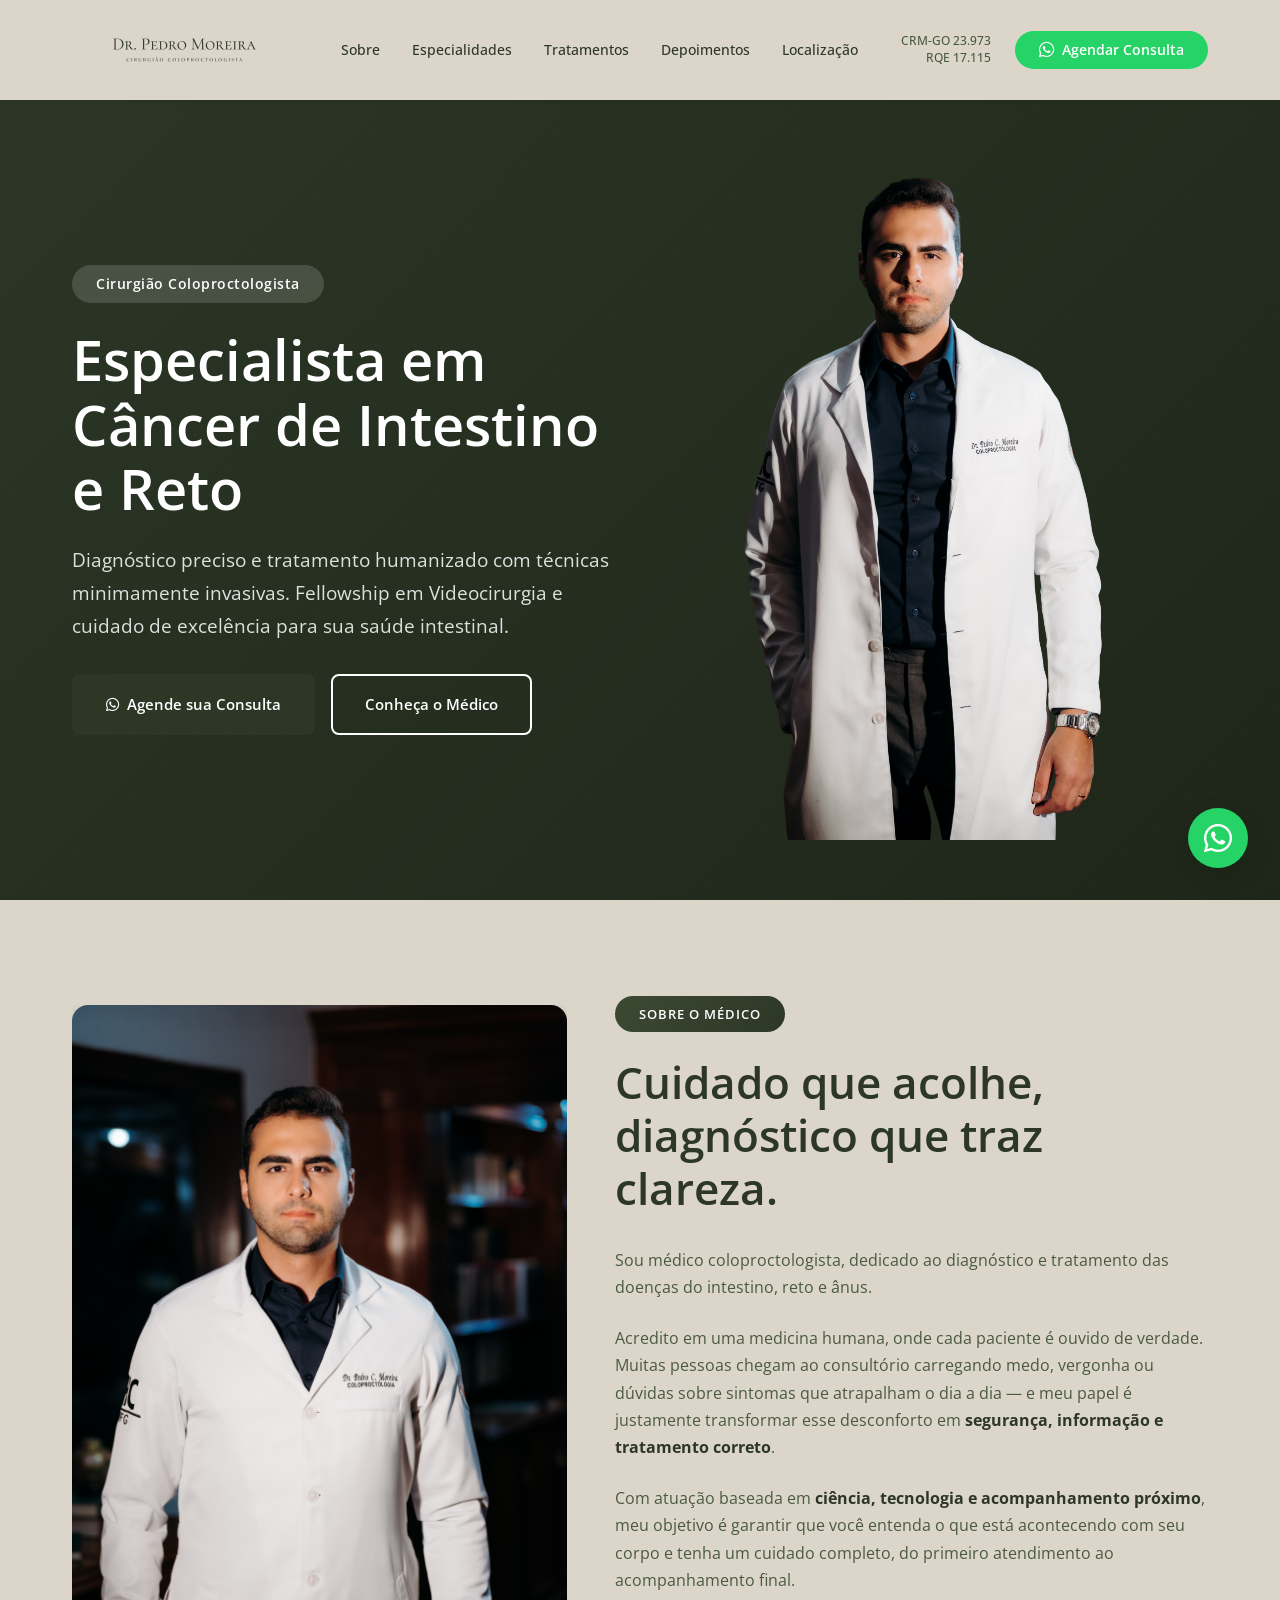
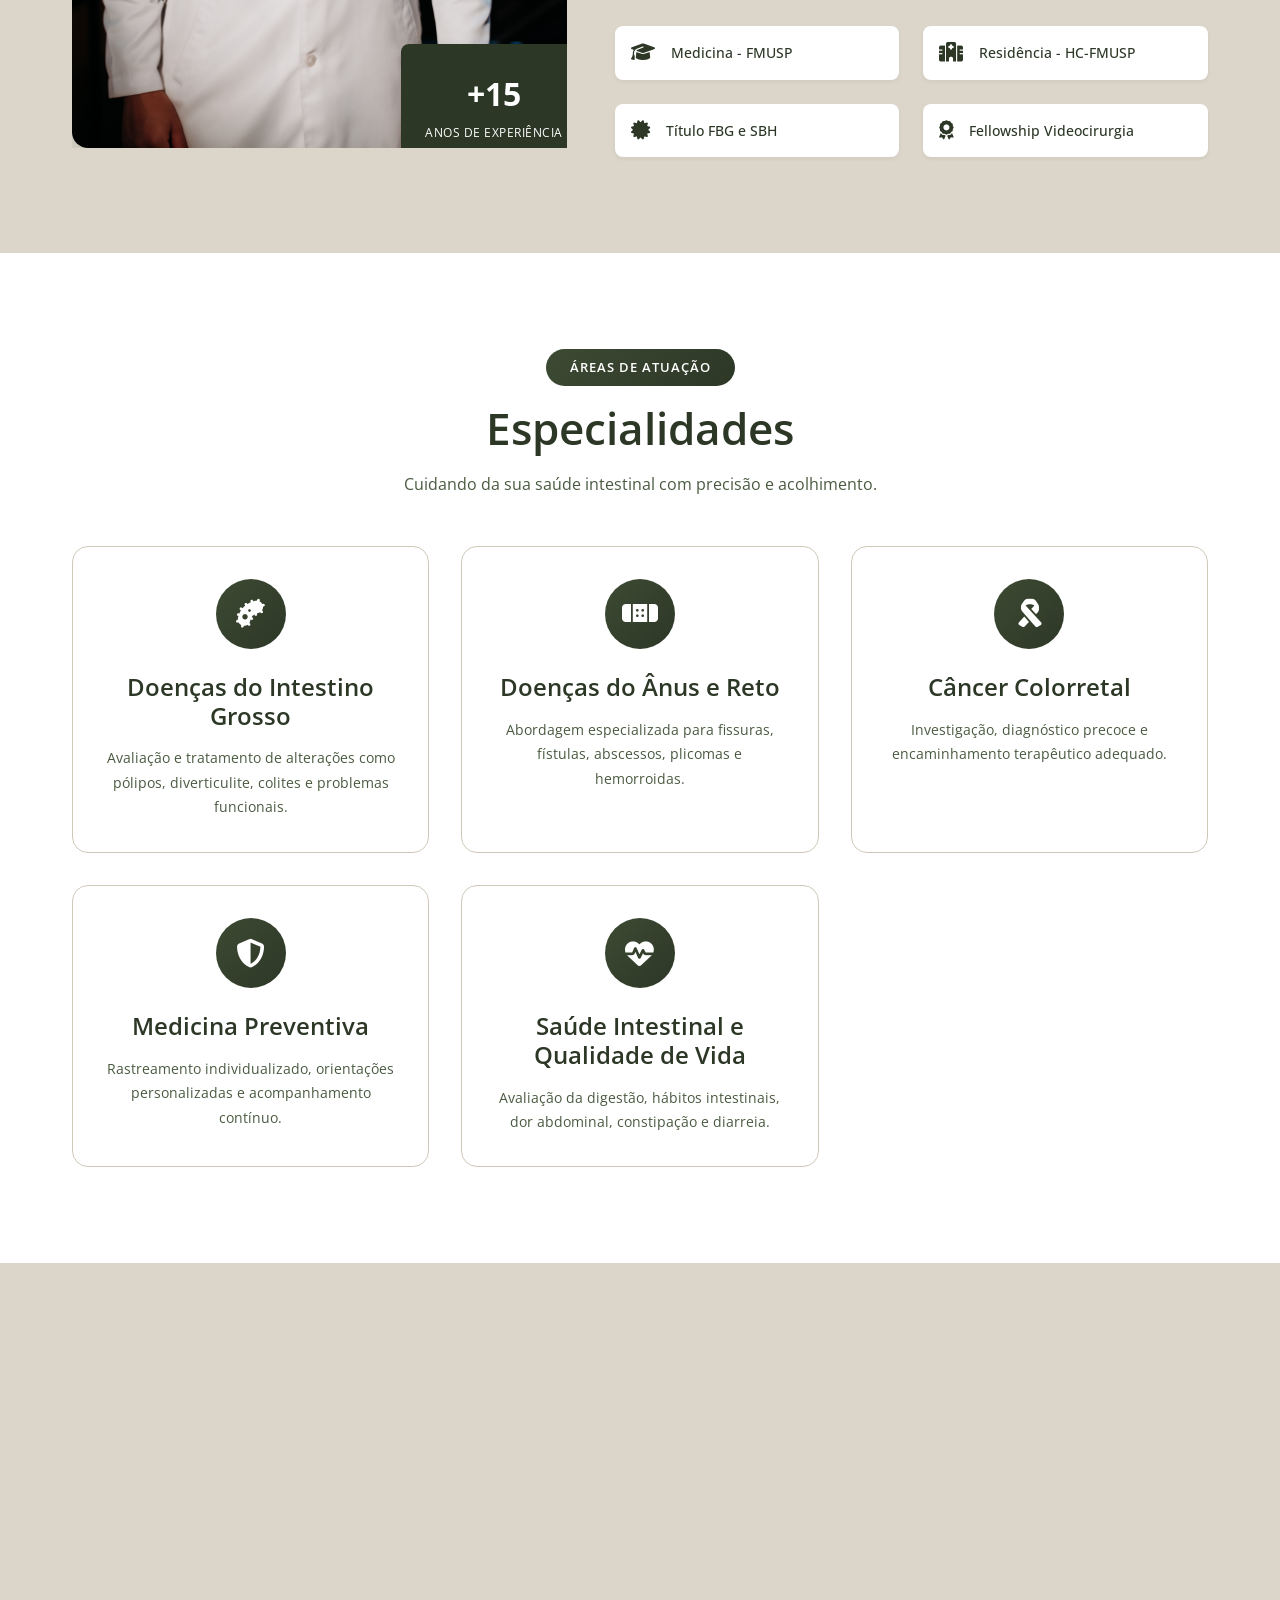
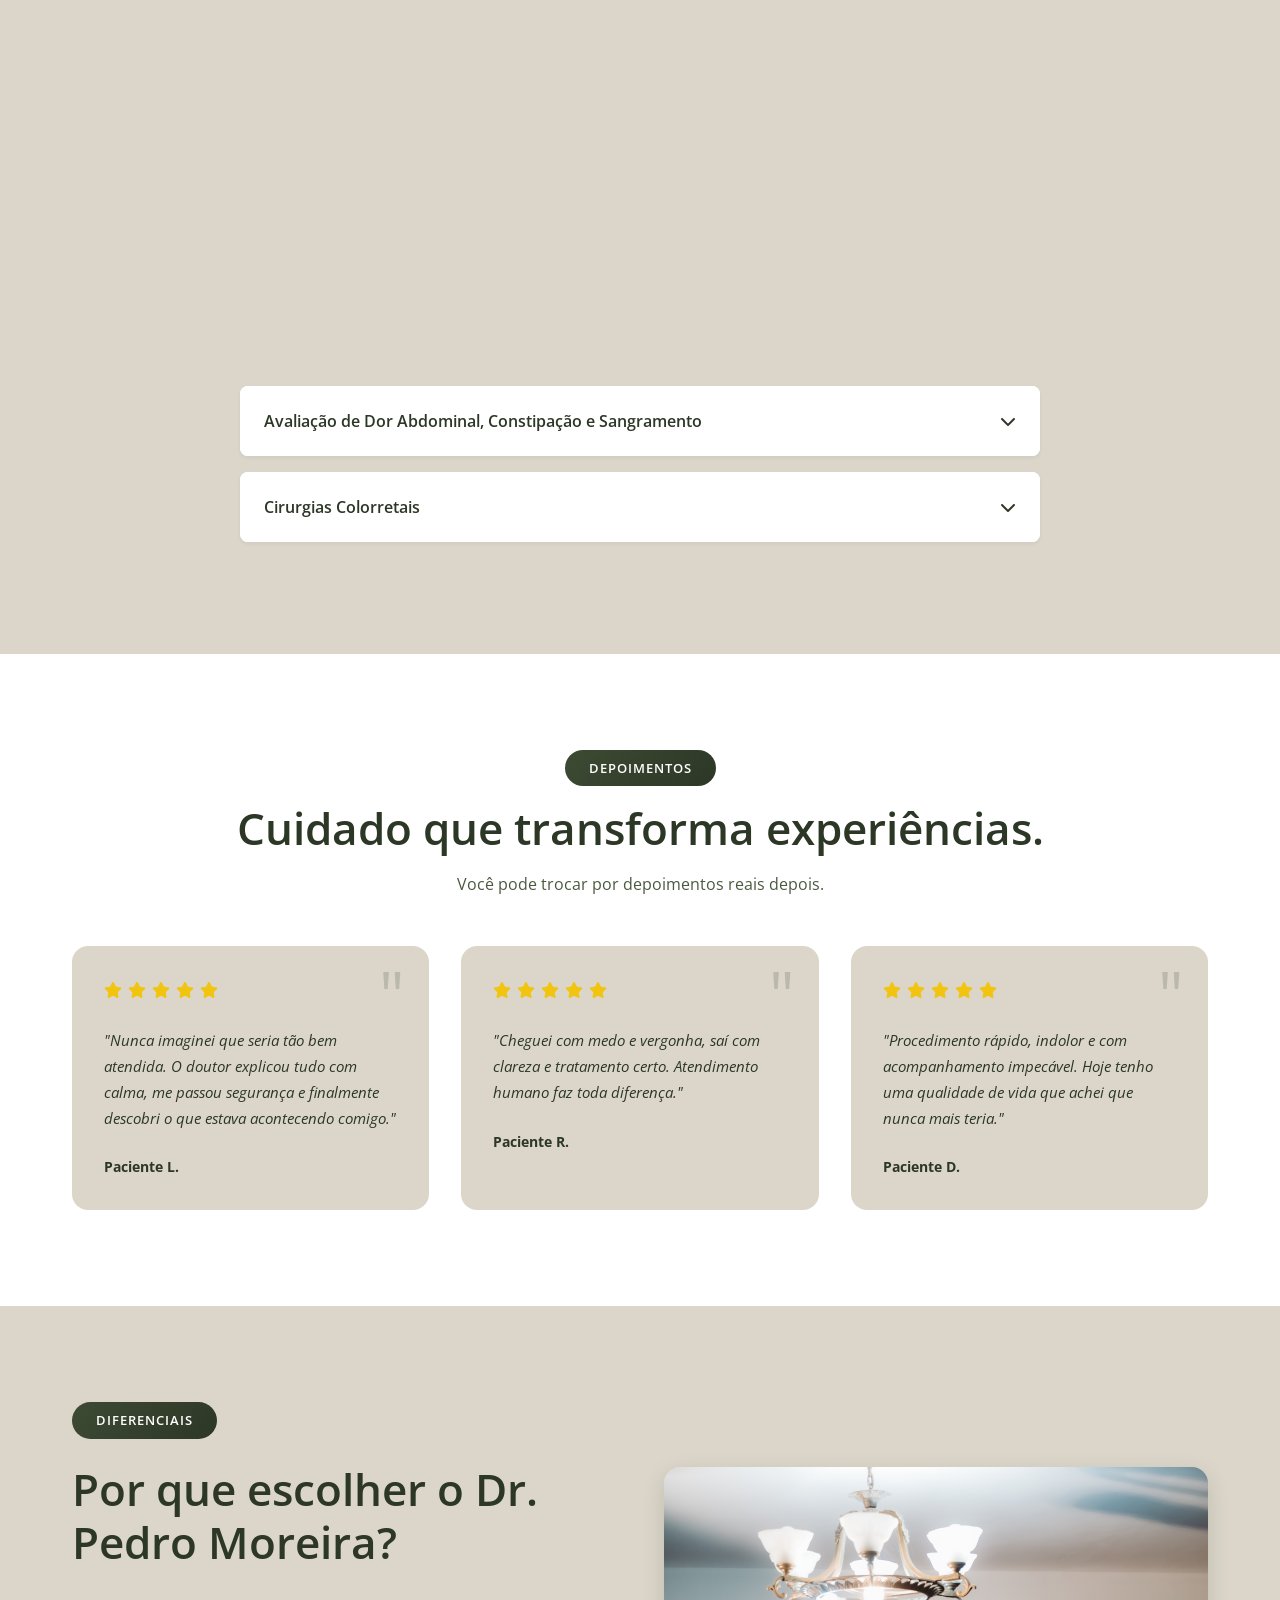
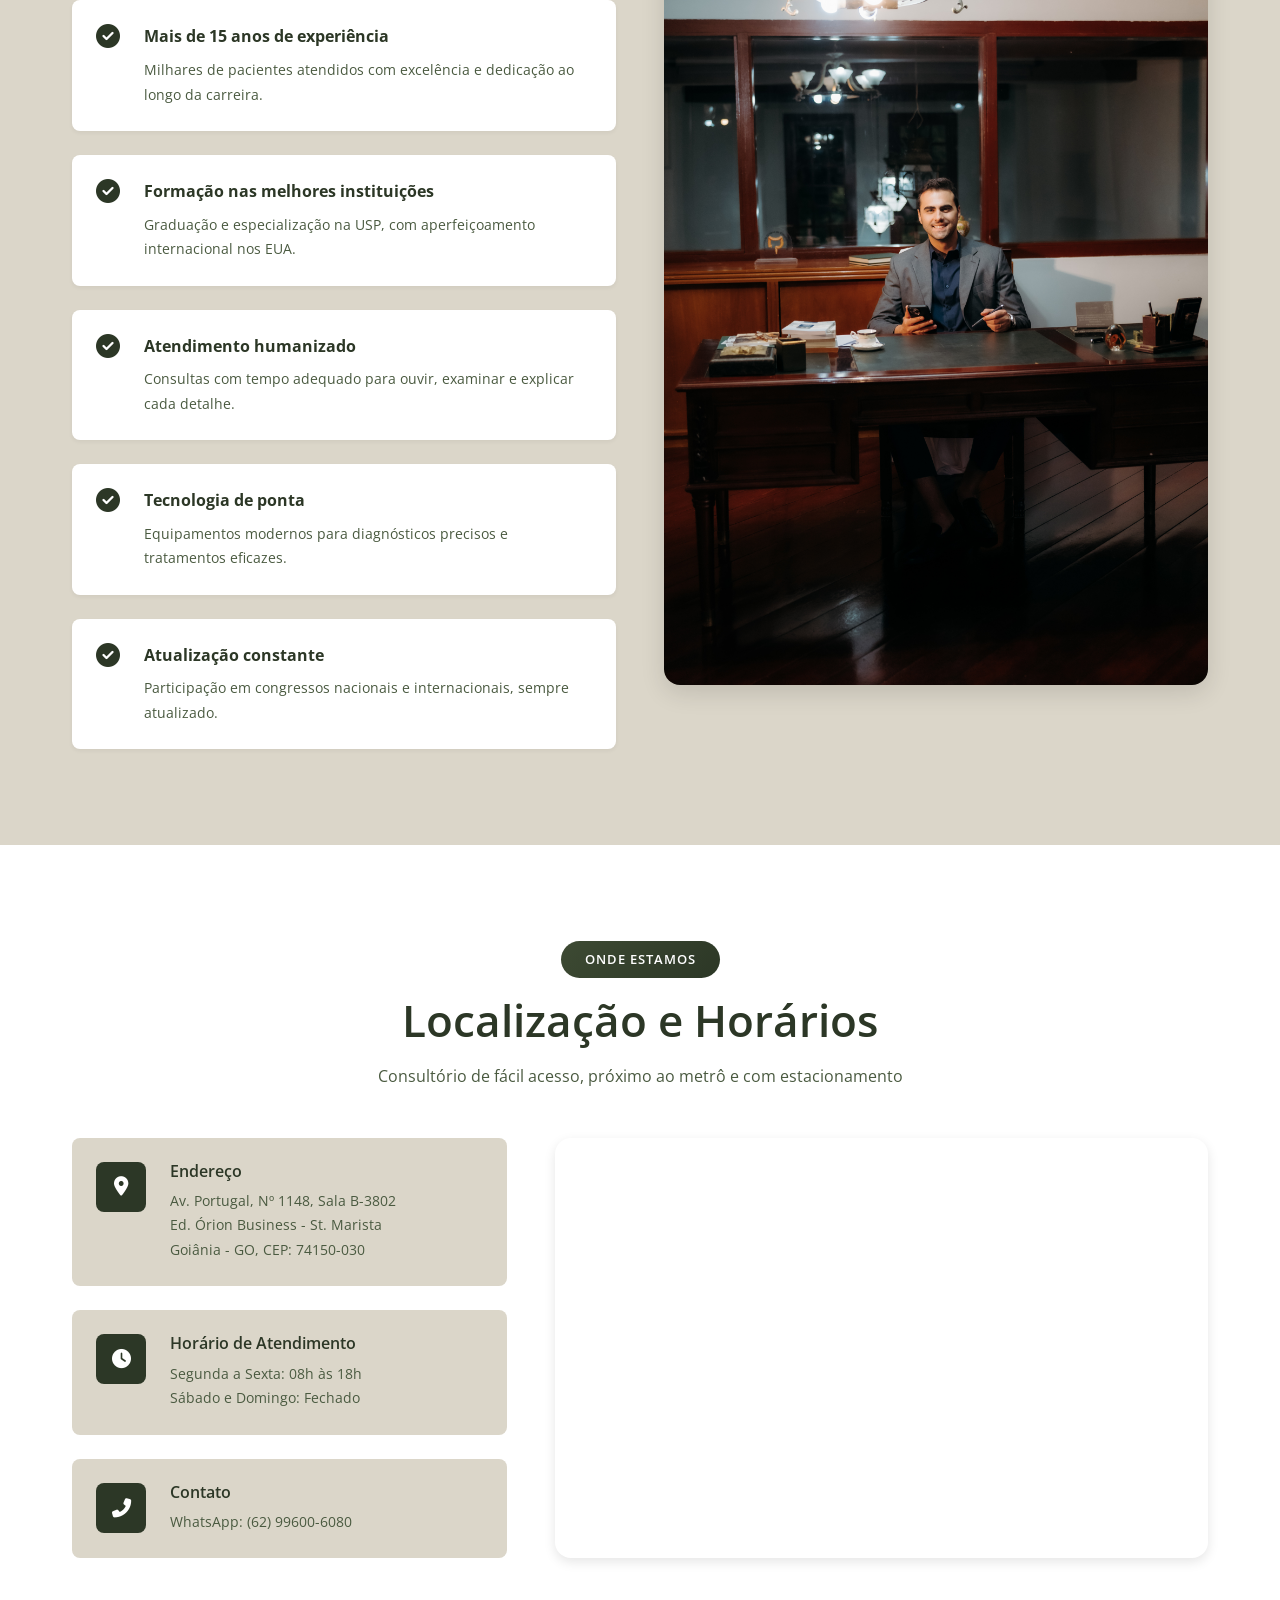
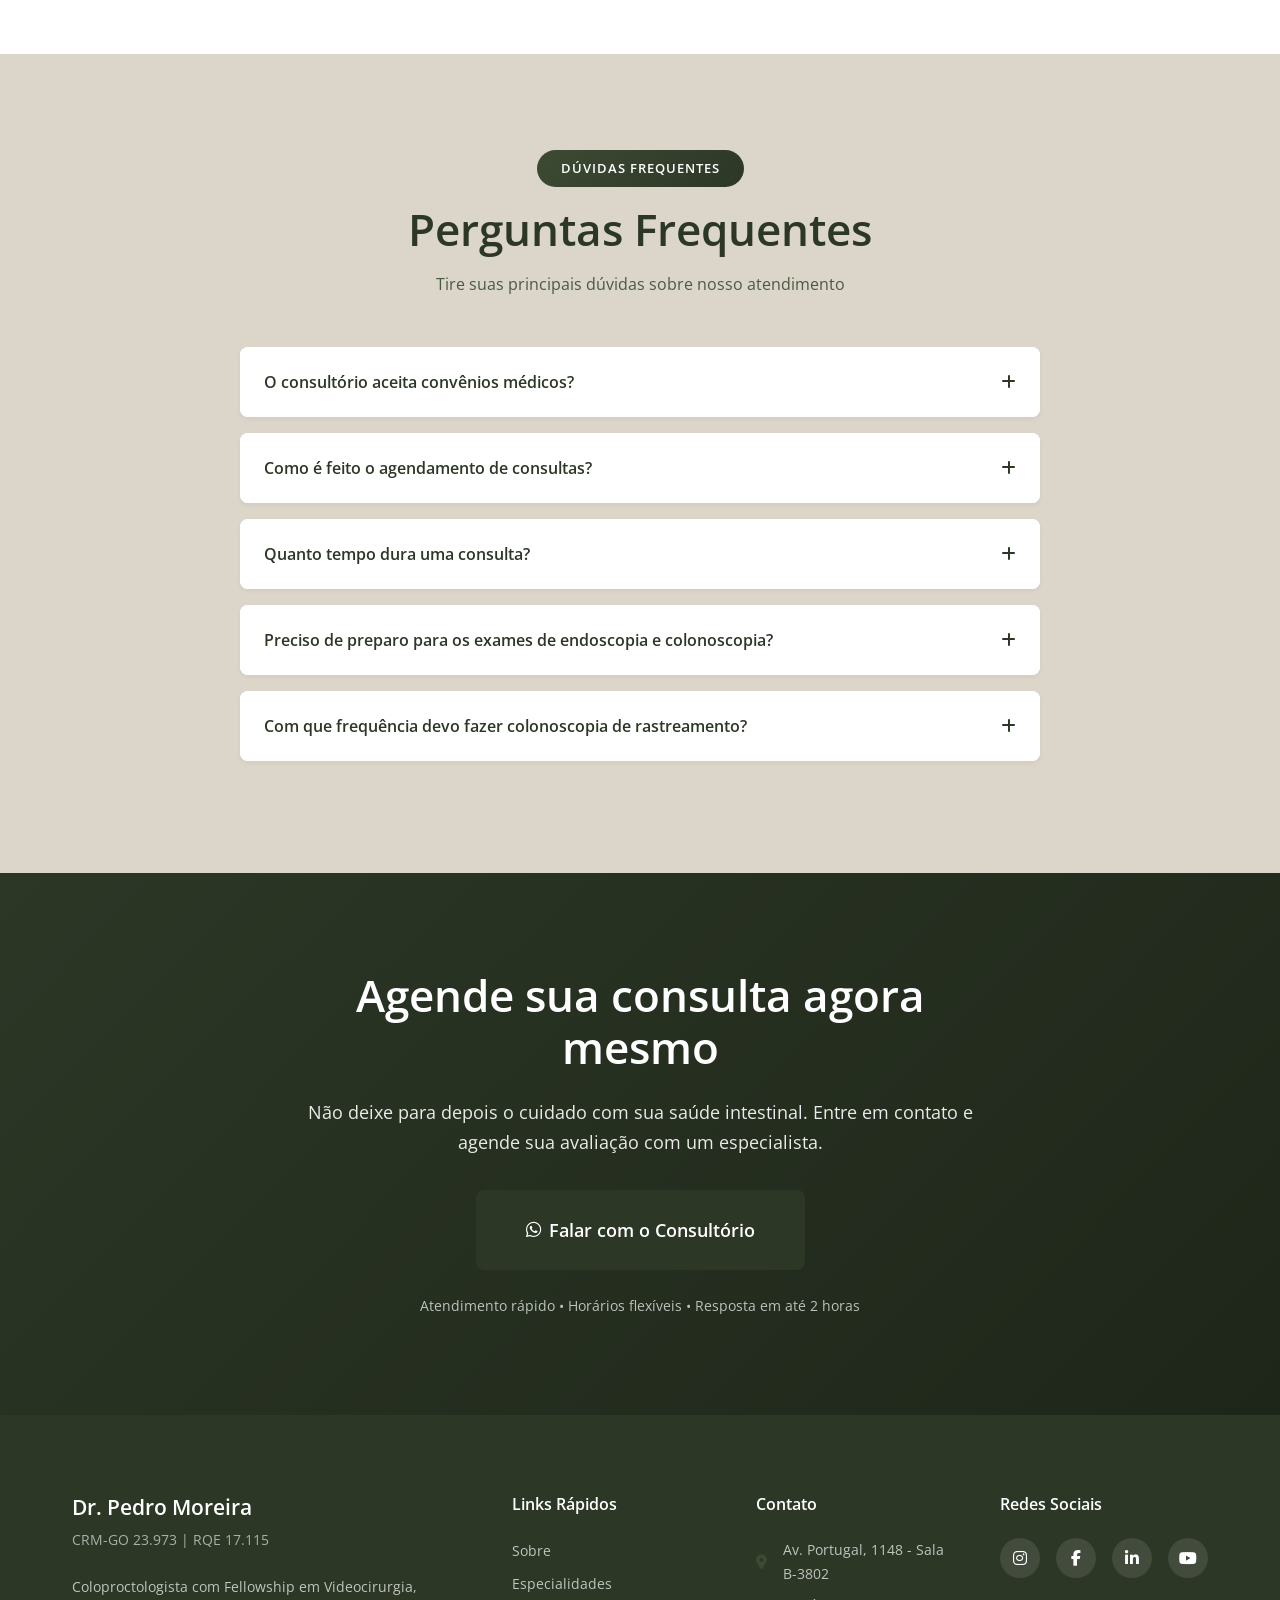
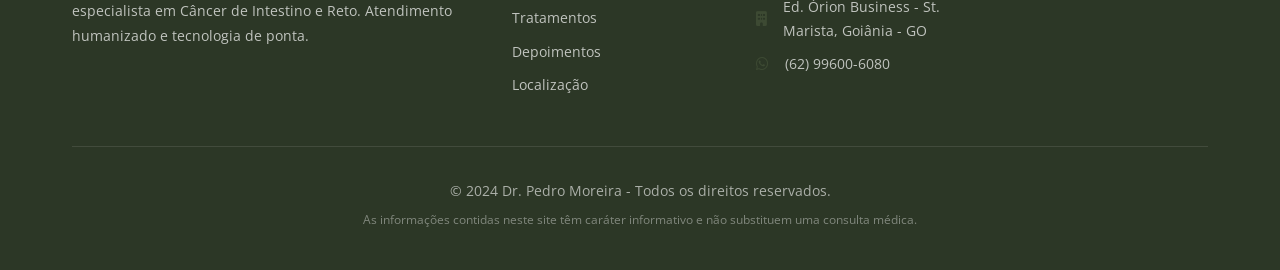
==== index.html @ e1142dfe "Primeiro commit" ====
<!DOCTYPE html>
<html lang="pt-BR">
<head>
    <meta charset="UTF-8">
    <meta name="viewport" content="width=device-width, initial-scale=1.0">
    <meta name="description" content="Dr. Pedro Moreira - Coloproctologista em Goiânia. Especialista em Câncer de Intestino e Reto com Fellowship em Videocirurgia. Agende sua consulta!">
    <meta name="keywords" content="coloproctologista, goiânia, câncer de intestino, câncer de reto, videocirurgia, colonoscopia">
    <meta name="author" content="Dr. Pedro Moreira">
    <title>Dr. Pedro Moreira | Coloproctologista em Goiânia - Especialista em Câncer de Intestino e Reto</title>
    
    <!-- Fonts -->
    <link rel="preconnect" href="https://fonts.googleapis.com">
    <link rel="preconnect" href="https://fonts.gstatic.com" crossorigin>
    <link href="https://fonts.googleapis.com/css2?family=Open+Sans:wght@300;400;500;600;700&display=swap" rel="stylesheet">
    
    <!-- Icons -->
    <link rel="stylesheet" href="https://cdnjs.cloudflare.com/ajax/libs/font-awesome/6.5.1/css/all.min.css">
    
    <!-- Styles -->
    <link rel="stylesheet" href="styles.css">
</head>
<body>
    <!-- Header Fixo -->
    <header class="header" id="header">
        <div class="container header-content">
            <div class="header-left">
                <div class="header-logo">
                    <img src="images/logo.png" alt="Dr. Pedro Moreira - Logo">
                </div>
            </div>
            <nav class="nav-desktop">
                <ul class="nav-list">
                    <li><a href="#sobre">Sobre</a></li>
                    <li><a href="#especialidades">Especialidades</a></li>
                    <li><a href="#tratamentos">Tratamentos</a></li>
                    <li><a href="#depoimentos">Depoimentos</a></li>
                    <li><a href="#localizacao">Localização</a></li>
                </ul>
            </nav>
            <div class="header-right">
                <div class="header-credentials">
                    <span>CRM-GO 23.973</span>
                    <span>RQE 17.115</span>
                </div>
                <a href="https://wa.me/5562996006080?text=Olá! Gostaria de agendar uma consulta com o Dr. Pedro Moreira." class="btn-whatsapp header-cta">
                    <i class="fab fa-whatsapp"></i>
                    <span>Agendar Consulta</span>
                </a>
            </div>
            <button class="menu-toggle" id="menuToggle" aria-label="Abrir menu">
                <span></span>
                <span></span>
                <span></span>
            </button>
        </div>
    </header>

    <!-- Menu Mobile -->
    <nav class="nav-mobile" id="navMobile">
        <ul class="nav-list-mobile">
            <li><a href="#sobre">Sobre</a></li>
            <li><a href="#especialidades">Especialidades</a></li>
            <li><a href="#tratamentos">Tratamentos</a></li>
            <li><a href="#depoimentos">Depoimentos</a></li>
            <li><a href="#localizacao">Localização</a></li>
            <li>
                <a href="https://wa.me/5562996006080?text=Olá! Gostaria de agendar uma consulta com o Dr. Pedro Moreira." class="btn-whatsapp-mobile">
                    <i class="fab fa-whatsapp"></i> Agendar Consulta
                </a>
            </li>
        </ul>
    </nav>

    <!-- Hero Section -->
    <section class="hero">
        <div class="hero-overlay"></div>
        <div class="container hero-content">
            <div class="hero-text">
                <span class="hero-tag">Cirurgião Coloproctologista</span>
                <h2 class="hero-title">Especialista em Câncer de Intestino e Reto</h2>
                <p class="hero-subtitle">Diagnóstico preciso e tratamento humanizado com técnicas minimamente invasivas. Fellowship em Videocirurgia e cuidado de excelência para sua saúde intestinal.</p>
                <div class="hero-buttons">
                    <a href="https://wa.me/5562996006080?text=Olá! Gostaria de agendar uma consulta com o Dr. Pedro Moreira." class="btn btn-primary">
                        <i class="fab fa-whatsapp"></i> Agende sua Consulta
                    </a>
                    <a href="#sobre" class="btn btn-secondary">Conheça o Médico</a>
                </div>
            </div>
            <div class="hero-image">
                <img src="images/fotodr.png" alt="Dr. Pedro Moreira - Coloproctologista">
            </div>
        </div>
    </section>

    <!-- Sobre o Médico -->
    <section class="section section-about" id="sobre">
        <div class="container">
            <div class="about-content">
                <div class="about-image">
                    <img src="images/GB1_1086.jpg" alt="Dr. Pedro Moreira em consultório">
                    <div class="about-badge">
                        <span class="badge-number">+15</span>
                        <span class="badge-text">Anos de Experiência</span>
                    </div>
                </div>
                <div class="about-text">
                    <span class="section-tag">Sobre o Médico</span>
                    <h2 class="section-title">Cuidado que acolhe, diagnóstico que traz clareza.</h2>
                    <p class="about-description">
                        Sou médico coloproctologista, dedicado ao diagnóstico e tratamento das doenças do intestino, reto e ânus.
                    </p>
                    <p class="about-description">
                        Acredito em uma medicina humana, onde cada paciente é ouvido de verdade. Muitas pessoas chegam ao consultório carregando medo, vergonha ou dúvidas sobre sintomas que atrapalham o dia a dia — e meu papel é justamente transformar esse desconforto em <strong>segurança, informação e tratamento correto</strong>.
                    </p>
                    <p class="about-description">
                        Com atuação baseada em <strong>ciência, tecnologia e acompanhamento próximo</strong>, meu objetivo é garantir que você entenda o que está acontecendo com seu corpo e tenha um cuidado completo, do primeiro atendimento ao acompanhamento final.
                    </p>
                    <div class="about-credentials">
                        <div class="credential-item">
                            <i class="fas fa-graduation-cap"></i>
                            <span>Medicina - FMUSP</span>
                        </div>
                        <div class="credential-item">
                            <i class="fas fa-hospital"></i>
                            <span>Residência - HC-FMUSP</span>
                        </div>
                        <div class="credential-item">
                            <i class="fas fa-certificate"></i>
                            <span>Título FBG e SBH</span>
                        </div>
                        <div class="credential-item">
                            <i class="fas fa-award"></i>
                            <span>Fellowship Videocirurgia</span>
                        </div>
                    </div>
                </div>
            </div>
        </div>
    </section>

    <!-- Especialidades -->
    <section class="section section-specialties" id="especialidades">
        <div class="container">
            <div class="section-header">
                <span class="section-tag">Áreas de Atuação</span>
                <h2 class="section-title">Especialidades</h2>
                <p class="section-subtitle">Cuidando da sua saúde intestinal com precisão e acolhimento.</p>
            </div>
            <div class="specialties-grid">
                <div class="specialty-card">
                    <div class="specialty-icon">
                        <i class="fas fa-bacterium"></i>
                    </div>
                    <h3>Doenças do Intestino Grosso</h3>
                    <p>Avaliação e tratamento de alterações como pólipos, diverticulite, colites e problemas funcionais.</p>
                </div>
                <div class="specialty-card">
                    <div class="specialty-icon">
                        <i class="fas fa-band-aid"></i>
                    </div>
                    <h3>Doenças do Ânus e Reto</h3>
                    <p>Abordagem especializada para fissuras, fístulas, abscessos, plicomas e hemorroidas.</p>
                </div>
                <div class="specialty-card">
                    <div class="specialty-icon">
                        <i class="fas fa-ribbon"></i>
                    </div>
                    <h3>Câncer Colorretal</h3>
                    <p>Investigação, diagnóstico precoce e encaminhamento terapêutico adequado.</p>
                </div>
                <div class="specialty-card">
                    <div class="specialty-icon">
                        <i class="fas fa-shield-alt"></i>
                    </div>
                    <h3>Medicina Preventiva</h3>
                    <p>Rastreamento individualizado, orientações personalizadas e acompanhamento contínuo.</p>
                </div>
                <div class="specialty-card">
                    <div class="specialty-icon">
                        <i class="fas fa-heartbeat"></i>
                    </div>
                    <h3>Saúde Intestinal e Qualidade de Vida</h3>
                    <p>Avaliação da digestão, hábitos intestinais, dor abdominal, constipação e diarreia.</p>
                </div>
            </div>
        </div>
    </section>

    <!-- Tratamentos -->
    <section class="section section-treatments" id="tratamentos">
        <div class="container">
            <div class="section-header">
                <span class="section-tag">O que Tratamos</span>
                <h2 class="section-title">Tratamentos</h2>
                <p class="section-subtitle">Precisão, tecnologia e cuidado individual.</p>
            </div>
            <div class="treatments-accordion">
                <!-- Tratamento 1 -->
                <div class="treatment-item">
                    <button type="button" class="treatment-header" aria-expanded="false">
                        <span class="treatment-title">Colonoscopia e Retossigmoidoscopia</span>
                        <i class="fas fa-chevron-down"></i>
                    </button>
                    <div class="treatment-content">
                        <p>Exames essenciais para diagnóstico precoce, investigação de sangramentos, pólipos e prevenção do câncer.</p>
                    </div>
                </div>
                <!-- Tratamento 2 -->
                <div class="treatment-item">
                    <button type="button" class="treatment-header" aria-expanded="false">
                        <span class="treatment-title">Tratamento de Hemorroidas</span>
                        <i class="fas fa-chevron-down"></i>
                    </button>
                    <div class="treatment-content">
                        <p>Opções modernas e eficazes — de terapias conservadoras a procedimentos minimamente invasivos.</p>
                    </div>
                </div>
                <!-- Tratamento 3 -->
                <div class="treatment-item">
                    <button type="button" class="treatment-header" aria-expanded="false">
                        <span class="treatment-title">Tratamento de Fissuras Anais</span>
                        <i class="fas fa-chevron-down"></i>
                    </button>
                    <div class="treatment-content">
                        <p>Cuidados voltados para reduzir dor, inflamação e promover cicatrização adequada.</p>
                    </div>
                </div>
                <!-- Tratamento 4 -->
                <div class="treatment-item">
                    <button type="button" class="treatment-header" aria-expanded="false">
                        <span class="treatment-title">Remoção de Plicomas</span>
                        <i class="fas fa-chevron-down"></i>
                    </button>
                    <div class="treatment-content">
                        <p>Procedimento seguro que devolve conforto e autoestima.</p>
                    </div>
                </div>
                <!-- Tratamento 5 -->
                <div class="treatment-item">
                    <button type="button" class="treatment-header" aria-expanded="false">
                        <span class="treatment-title">Acompanhamento de Doenças Inflamatórias Intestinais (DII)</span>
                        <i class="fas fa-chevron-down"></i>
                    </button>
                    <div class="treatment-content">
                        <p>Monitoramento completo para doença de Crohn e retocolite ulcerativa.</p>
                    </div>
                </div>
                <!-- Tratamento 6 -->
                <div class="treatment-item">
                    <button type="button" class="treatment-header" aria-expanded="false">
                        <span class="treatment-title">Avaliação de Dor Abdominal, Constipação e Sangramento</span>
                        <i class="fas fa-chevron-down"></i>
                    </button>
                    <div class="treatment-content">
                        <p>Diagnóstico detalhado para identificar causas e direcionar o tratamento ideal.</p>
                    </div>
                </div>
                <!-- Tratamento 7 -->
                <div class="treatment-item">
                    <button type="button" class="treatment-header" aria-expanded="false">
                        <span class="treatment-title">Cirurgias Colorretais</span>
                        <i class="fas fa-chevron-down"></i>
                    </button>
                    <div class="treatment-content">
                        <p>Quando necessário, realizo procedimentos com foco em segurança, resultado e recuperação humanizada.</p>
                    </div>
                </div>
            </div>
        </div>
    </section>

    <!-- Depoimentos -->
    <section class="section section-testimonials" id="depoimentos">
        <div class="container">
            <div class="section-header">
                <span class="section-tag">Depoimentos</span>
                <h2 class="section-title">Cuidado que transforma experiências.</h2>
                <p class="section-subtitle">Você pode trocar por depoimentos reais depois.</p>
            </div>
            <div class="testimonials-grid">
                <div class="testimonial-card">
                    <div class="testimonial-stars">
                        <i class="fas fa-star"></i>
                        <i class="fas fa-star"></i>
                        <i class="fas fa-star"></i>
                        <i class="fas fa-star"></i>
                        <i class="fas fa-star"></i>
                    </div>
                    <p class="testimonial-text">"Nunca imaginei que seria tão bem atendida. O doutor explicou tudo com calma, me passou segurança e finalmente descobri o que estava acontecendo comigo."</p>
                    <div class="testimonial-author">
                        <div class="author-info">
                            <strong>Paciente L.</strong>
                        </div>
                    </div>
                </div>
                <div class="testimonial-card">
                    <div class="testimonial-stars">
                        <i class="fas fa-star"></i>
                        <i class="fas fa-star"></i>
                        <i class="fas fa-star"></i>
                        <i class="fas fa-star"></i>
                        <i class="fas fa-star"></i>
                    </div>
                    <p class="testimonial-text">"Cheguei com medo e vergonha, saí com clareza e tratamento certo. Atendimento humano faz toda diferença."</p>
                    <div class="testimonial-author">
                        <div class="author-info">
                            <strong>Paciente R.</strong>
                        </div>
                    </div>
                </div>
                <div class="testimonial-card">
                    <div class="testimonial-stars">
                        <i class="fas fa-star"></i>
                        <i class="fas fa-star"></i>
                        <i class="fas fa-star"></i>
                        <i class="fas fa-star"></i>
                        <i class="fas fa-star"></i>
                    </div>
                    <p class="testimonial-text">"Procedimento rápido, indolor e com acompanhamento impecável. Hoje tenho uma qualidade de vida que achei que nunca mais teria."</p>
                    <div class="testimonial-author">
                        <div class="author-info">
                            <strong>Paciente D.</strong>
                        </div>
                    </div>
                </div>
            </div>
        </div>
    </section>

    <!-- Por que Escolher -->
    <section class="section section-why-choose">
        <div class="container">
            <div class="why-choose-content">
                <div class="why-choose-text">
                    <span class="section-tag">Diferenciais</span>
                    <h2 class="section-title">Por que escolher o Dr. Pedro Moreira?</h2>
                    <ul class="why-choose-list">
                        <li>
                            <i class="fas fa-check-circle"></i>
                            <div>
                                <strong>Mais de 15 anos de experiência</strong>
                                <p>Milhares de pacientes atendidos com excelência e dedicação ao longo da carreira.</p>
                            </div>
                        </li>
                        <li>
                            <i class="fas fa-check-circle"></i>
                            <div>
                                <strong>Formação nas melhores instituições</strong>
                                <p>Graduação e especialização na USP, com aperfeiçoamento internacional nos EUA.</p>
                            </div>
                        </li>
                        <li>
                            <i class="fas fa-check-circle"></i>
                            <div>
                                <strong>Atendimento humanizado</strong>
                                <p>Consultas com tempo adequado para ouvir, examinar e explicar cada detalhe.</p>
                            </div>
                        </li>
                        <li>
                            <i class="fas fa-check-circle"></i>
                            <div>
                                <strong>Tecnologia de ponta</strong>
                                <p>Equipamentos modernos para diagnósticos precisos e tratamentos eficazes.</p>
                            </div>
                        </li>
                        <li>
                            <i class="fas fa-check-circle"></i>
                            <div>
                                <strong>Atualização constante</strong>
                                <p>Participação em congressos nacionais e internacionais, sempre atualizado.</p>
                            </div>
                        </li>
                    </ul>
                </div>
                <div class="why-choose-image">
                    <img src="images/GB1_0731.jpg" alt="Consultório moderno">
                </div>
            </div>
        </div>
    </section>

    <!-- Localização -->
    <section class="section section-location" id="localizacao">
        <div class="container">
            <div class="section-header">
                <span class="section-tag">Onde Estamos</span>
                <h2 class="section-title">Localização e Horários</h2>
                <p class="section-subtitle">Consultório de fácil acesso, próximo ao metrô e com estacionamento</p>
            </div>
            <div class="location-content">
                <div class="location-info">
                    <div class="location-card">
                        <div class="location-icon">
                            <i class="fas fa-map-marker-alt"></i>
                        </div>
                        <div class="location-details">
                            <h3>Endereço</h3>
                            <p>Av. Portugal, Nº 1148, Sala B-3802</p>
                            <p>Ed. Órion Business - St. Marista</p>
                            <p>Goiânia - GO, CEP: 74150-030</p>
                        </div>
                    </div>
                    <div class="location-card">
                        <div class="location-icon">
                            <i class="fas fa-clock"></i>
                        </div>
                        <div class="location-details">
                            <h3>Horário de Atendimento</h3>
                            <p>Segunda a Sexta: 08h às 18h</p>
                            <p>Sábado e Domingo: Fechado</p>
                        </div>
                    </div>
                    <div class="location-card">
                        <div class="location-icon">
                            <i class="fas fa-phone-alt"></i>
                        </div>
                        <div class="location-details">
                            <h3>Contato</h3>
                            <p>WhatsApp: (62) 99600-6080</p>
                        </div>
                    </div>
                </div>
                <div class="location-map">
                    <iframe
                        src="https://www.google.com/maps/embed?pb=!1m18!1m12!1m3!1d3821.8559!2d-49.2648!3d-16.7064!2m3!1f0!2f0!3f0!3m2!1i1024!2i768!4f13.1!3m3!1m2!1s0x935ef11c9f7b5555%3A0x5555555555555555!2sEd.%20%C3%93rion%20Business%20%26%20Health%20Complex!5e0!3m2!1spt-BR!2sbr!4v1700000000000!5m2!1spt-BR!2sbr"
                        width="100%"
                        height="400"
                        style="border:0;"
                        allowfullscreen=""
                        loading="lazy"
                        referrerpolicy="no-referrer-when-downgrade">
                    </iframe>
                </div>
            </div>
        </div>
    </section>

    <!-- FAQ -->
    <section class="section section-faq">
        <div class="container">
            <div class="section-header">
                <span class="section-tag">Dúvidas Frequentes</span>
                <h2 class="section-title">Perguntas Frequentes</h2>
                <p class="section-subtitle">Tire suas principais dúvidas sobre nosso atendimento</p>
            </div>
            <div class="faq-accordion">
                <div class="faq-item">
                    <button class="faq-header" aria-expanded="false">
                        <span>O consultório aceita convênios médicos?</span>
                        <i class="fas fa-plus"></i>
                    </button>
                    <div class="faq-content">
                        <p>Sim, atendemos diversos convênios médicos. Entre os principais estão: Bradesco Saúde, SulAmérica, Amil, Unimed e Porto Seguro. Para confirmar se seu plano é aceito, entre em contato conosco pelo WhatsApp.</p>
                    </div>
                </div>
                <div class="faq-item">
                    <button class="faq-header" aria-expanded="false">
                        <span>Como é feito o agendamento de consultas?</span>
                        <i class="fas fa-plus"></i>
                    </button>
                    <div class="faq-content">
                        <p>O agendamento pode ser feito pelo WhatsApp, telefone ou e-mail. Buscamos agendar sua consulta no horário mais conveniente para você, oferecendo flexibilidade de horários durante a semana e aos sábados pela manhã.</p>
                    </div>
                </div>
                <div class="faq-item">
                    <button class="faq-header" aria-expanded="false">
                        <span>Quanto tempo dura uma consulta?</span>
                        <i class="fas fa-plus"></i>
                    </button>
                    <div class="faq-content">
                        <p>Nossas consultas têm duração média de 30 a 45 minutos. Acreditamos que é fundamental ter tempo adequado para ouvir o paciente, realizar um exame físico completo e esclarecer todas as dúvidas.</p>
                    </div>
                </div>
                <div class="faq-item">
                    <button class="faq-header" aria-expanded="false">
                        <span>Preciso de preparo para os exames de endoscopia e colonoscopia?</span>
                        <i class="fas fa-plus"></i>
                    </button>
                    <div class="faq-content">
                        <p>Sim, ambos os exames requerem preparo específico. Para a endoscopia, é necessário jejum de pelo menos 8 horas. A colonoscopia exige uma dieta específica e uso de laxantes no dia anterior. Todas as orientações serão fornecidas detalhadamente no momento do agendamento.</p>
                    </div>
                </div>
                <div class="faq-item">
                    <button class="faq-header" aria-expanded="false">
                        <span>Com que frequência devo fazer colonoscopia de rastreamento?</span>
                        <i class="fas fa-plus"></i>
                    </button>
                    <div class="faq-content">
                        <p>A recomendação geral é iniciar o rastreamento aos 45-50 anos, com repetição a cada 10 anos se o resultado for normal. Pacientes com histórico familiar de câncer colorretal ou outros fatores de risco podem precisar iniciar mais cedo e fazer exames com maior frequência.</p>
                    </div>
                </div>
            </div>
        </div>
    </section>

    <!-- CTA Final -->
    <section class="section section-cta">
        <div class="container">
            <div class="cta-content">
                <h2 class="cta-title">Agende sua consulta agora mesmo</h2>
                <p class="cta-text">Não deixe para depois o cuidado com sua saúde intestinal. Entre em contato e agende sua avaliação com um especialista.</p>
                <a href="https://wa.me/5562996006080?text=Olá! Gostaria de agendar uma consulta com o Dr. Pedro Moreira." class="btn btn-primary btn-large">
                    <i class="fab fa-whatsapp"></i> Falar com o Consultório
                </a>
                <p class="cta-subtitle">Atendimento rápido • Horários flexíveis • Resposta em até 2 horas</p>
            </div>
        </div>
    </section>

    <!-- Footer -->
    <footer class="footer">
        <div class="container">
            <div class="footer-content">
                <div class="footer-info">
                    <div class="footer-logo">
                        <h3>Dr. Pedro Moreira</h3>
                        <p>CRM-GO 23.973 | RQE 17.115</p>
                    </div>
                    <p class="footer-description">Coloproctologista com Fellowship em Videocirurgia, especialista em Câncer de Intestino e Reto. Atendimento humanizado e tecnologia de ponta.</p>
                </div>
                <div class="footer-links">
                    <h4>Links Rápidos</h4>
                    <ul>
                        <li><a href="#sobre">Sobre</a></li>
                        <li><a href="#especialidades">Especialidades</a></li>
                        <li><a href="#tratamentos">Tratamentos</a></li>
                        <li><a href="#depoimentos">Depoimentos</a></li>
                        <li><a href="#localizacao">Localização</a></li>
                    </ul>
                </div>
                <div class="footer-contact">
                    <h4>Contato</h4>
                    <p><i class="fas fa-map-marker-alt"></i> Av. Portugal, 1148 - Sala B-3802</p>
                    <p><i class="fas fa-building"></i> Ed. Órion Business - St. Marista, Goiânia - GO</p>
                    <p><i class="fab fa-whatsapp"></i> (62) 99600-6080</p>
                </div>
                <div class="footer-social">
                    <h4>Redes Sociais</h4>
                    <div class="social-links">
                        <a href="#" aria-label="Instagram"><i class="fab fa-instagram"></i></a>
                        <a href="#" aria-label="Facebook"><i class="fab fa-facebook-f"></i></a>
                        <a href="#" aria-label="LinkedIn"><i class="fab fa-linkedin-in"></i></a>
                        <a href="#" aria-label="YouTube"><i class="fab fa-youtube"></i></a>
                    </div>
                </div>
            </div>
            <div class="footer-bottom">
                <p>&copy; 2024 Dr. Pedro Moreira - Todos os direitos reservados.</p>
                <p class="footer-disclaimer">As informações contidas neste site têm caráter informativo e não substituem uma consulta médica.</p>
            </div>
        </div>
    </footer>

    <!-- WhatsApp Flutuante -->
    <a href="https://wa.me/5562996006080?text=Olá! Gostaria de agendar uma consulta com o Dr. Pedro Moreira." class="whatsapp-float" aria-label="Contato via WhatsApp">
        <i class="fab fa-whatsapp"></i>
    </a>

    <!-- Scripts -->
    <script src="scripts.js"></script>
</body>
</html>
---- styles.css ----
/* ============================================
   Dr. Pedro Henrique Almeida - Landing Page
   Professional Medical Landing Page Styles
   ============================================ */

/* Variables */
:root {
    /* Colors - Paleta baseada na logo */
    --primary-color: #2c3726;
    --primary-dark: #1e2619;
    --primary-light: #3d4a33;
    --secondary-color: #2c3726;
    --accent-color: #2c3726;
    --accent-hover: #1e2619;
    --text-dark: #2c3726;
    --text-medium: #4a5a40;
    --text-light: #6b7a60;
    --white: #ffffff;
    --off-white: #dbd6c9;
    --light-gray: #e8e4da;
    --border-color: #cfc9ba;
    --beige: #dbd6c9;
    --green-dark: #2c3726;
    
    /* Typography */
    --font-heading: 'Open Sans', -apple-system, BlinkMacSystemFont, 'Segoe UI', Roboto, sans-serif;
    --font-body: 'Open Sans', -apple-system, BlinkMacSystemFont, 'Segoe UI', Roboto, sans-serif;
    
    /* Spacing */
    --spacing-xs: 0.5rem;
    --spacing-sm: 1rem;
    --spacing-md: 1.5rem;
    --spacing-lg: 2rem;
    --spacing-xl: 3rem;
    --spacing-xxl: 5rem;
    
    /* Transitions */
    --transition-fast: 0.2s ease;
    --transition-normal: 0.3s ease;
    --transition-slow: 0.5s ease;
    
    /* Border Radius */
    --radius-sm: 4px;
    --radius-md: 8px;
    --radius-lg: 16px;
    --radius-full: 9999px;
    
    /* Shadows */
    --shadow-sm: 0 2px 4px rgba(0,0,0,0.05);
    --shadow-md: 0 4px 12px rgba(0,0,0,0.1);
    --shadow-lg: 0 8px 24px rgba(0,0,0,0.12);
    --shadow-xl: 0 12px 48px rgba(0,0,0,0.15);
}

/* Reset & Base */
*, *::before, *::after {
    margin: 0;
    padding: 0;
    box-sizing: border-box;
}

html {
    scroll-behavior: smooth;
    font-size: 16px;
}

body {
    font-family: var(--font-body);
    color: var(--text-dark);
    line-height: 1.6;
    background-color: var(--white);
    overflow-x: hidden;
}

img {
    max-width: 100%;
    height: auto;
    display: block;
}

a {
    text-decoration: none;
    color: inherit;
    transition: color var(--transition-fast);
}

ul {
    list-style: none;
}

button {
    font-family: inherit;
    cursor: pointer;
    border: none;
    background: none;
}

/* Container */
.container {
    max-width: 1200px;
    margin: 0 auto;
    padding: 0 var(--spacing-md);
}

/* Typography */
h1, h2, h3, h4, h5, h6 {
    font-family: var(--font-heading);
    color: var(--text-dark);
    line-height: 1.2;
    font-weight: 600;
}

h2 {
    font-size: clamp(1.75rem, 4vw, 2.75rem);
}

h3 {
    font-size: clamp(1.25rem, 2.5vw, 1.5rem);
}

p {
    color: var(--text-medium);
    line-height: 1.7;
}

/* Buttons */
.btn {
    display: inline-flex;
    align-items: center;
    justify-content: center;
    gap: var(--spacing-xs);
    padding: var(--spacing-sm) var(--spacing-lg);
    font-size: 0.95rem;
    font-weight: 600;
    border-radius: var(--radius-md);
    transition: all var(--transition-normal);
    cursor: pointer;
    border: 2px solid transparent;
}

.btn-primary {
    background: var(--accent-color);
    color: var(--white);
    border-color: var(--accent-color);
}

.btn-primary:hover {
    background: var(--accent-hover);
    border-color: var(--accent-hover);
    transform: translateY(-2px);
    box-shadow: var(--shadow-md);
}

.btn-secondary {
    background: transparent;
    color: var(--white);
    border-color: var(--white);
}

.btn-secondary:hover {
    background: var(--white);
    color: var(--primary-color);
}

.btn-large {
    padding: var(--spacing-md) var(--spacing-xl);
    font-size: 1.1rem;
}

/* ============================================
   HEADER
   ============================================ */
.header {
    position: fixed;
    top: 0;
    left: 0;
    right: 0;
    background: var(--beige);
    z-index: 1000;
    box-shadow: var(--shadow-sm);
    transition: all var(--transition-normal);
}

.header.scrolled {
    box-shadow: var(--shadow-md);
    background: var(--beige);
}

.header-content {
    display: flex;
    align-items: center;
    justify-content: space-between;
    padding: var(--spacing-sm) var(--spacing-md);
    gap: var(--spacing-md);
}

.header-left {
    display: flex;
    align-items: center;
    gap: var(--spacing-md);
}

.header-logo {
    height: 100px;
    flex-shrink: 0;
}

.header-logo img {
    height: 100%;
    width: auto;
    object-fit: contain;
}

.header-right {
    display: flex;
    align-items: center;
    gap: var(--spacing-md);
}

.header-credentials {
    display: none;
    flex-direction: column;
    align-items: flex-end;
    font-size: 0.75rem;
    color: var(--text-medium);
    font-weight: 500;
    line-height: 1.4;
}

.nav-desktop {
    display: none;
}

.nav-list {
    display: flex;
    gap: var(--spacing-lg);
}

.nav-list a {
    font-size: 0.9rem;
    font-weight: 500;
    color: var(--text-dark);
    position: relative;
    padding: var(--spacing-xs) 0;
}

.nav-list a::after {
    content: '';
    position: absolute;
    bottom: 0;
    left: 0;
    width: 0;
    height: 2px;
    background: var(--primary-color);
    transition: width var(--transition-normal);
}

.nav-list a:hover::after {
    width: 100%;
}

.btn-whatsapp {
    display: flex;
    align-items: center;
    gap: var(--spacing-xs);
    background: #25D366;
    color: var(--white);
    padding: var(--spacing-xs) var(--spacing-md);
    border-radius: var(--radius-full);
    font-weight: 600;
    font-size: 0.85rem;
    transition: all var(--transition-normal);
}

.btn-whatsapp:hover {
    background: #1fb855;
    transform: scale(1.02);
}

.btn-whatsapp i {
    font-size: 1.1rem;
}

.header-cta {
    display: none;
}

/* Mobile Menu Toggle */
.menu-toggle {
    display: flex;
    flex-direction: column;
    gap: 5px;
    padding: var(--spacing-xs);
}

.menu-toggle span {
    width: 25px;
    height: 2px;
    background: var(--text-dark);
    transition: all var(--transition-normal);
}

.menu-toggle.active span:nth-child(1) {
    transform: rotate(45deg) translate(5px, 5px);
}

.menu-toggle.active span:nth-child(2) {
    opacity: 0;
}

.menu-toggle.active span:nth-child(3) {
    transform: rotate(-45deg) translate(5px, -5px);
}

/* Mobile Navigation */
.nav-mobile {
    position: fixed;
    top: 80px;
    left: 0;
    right: 0;
    background: var(--white);
    padding: var(--spacing-lg);
    box-shadow: var(--shadow-lg);
    transform: translateY(-120%);
    opacity: 0;
    transition: all var(--transition-normal);
    z-index: 999;
}

.nav-mobile.active {
    transform: translateY(0);
    opacity: 1;
}

.nav-list-mobile {
    display: flex;
    flex-direction: column;
    gap: var(--spacing-md);
}

.nav-list-mobile a {
    font-size: 1rem;
    font-weight: 500;
    color: var(--text-dark);
    padding: var(--spacing-sm);
    border-radius: var(--radius-md);
    transition: background var(--transition-fast);
}

.nav-list-mobile a:hover {
    background: var(--light-gray);
}

.btn-whatsapp-mobile {
    display: flex;
    align-items: center;
    justify-content: center;
    gap: var(--spacing-xs);
    background: #25D366;
    color: var(--white) !important;
    padding: var(--spacing-md);
    border-radius: var(--radius-md);
}

/* ============================================
   HERO SECTION
   ============================================ */
.hero {
    position: relative;
    min-height: 100vh;
    display: flex;
    align-items: center;
    background: linear-gradient(135deg, var(--primary-color) 0%, var(--primary-dark) 100%);
    padding-top: 100px;
    overflow: hidden;
}

.hero::before {
    content: '';
    position: absolute;
    top: 0;
    left: 0;
    right: 0;
    bottom: 0;
    background: url('data:image/svg+xml,<svg xmlns="http://www.w3.org/2000/svg" viewBox="0 0 100 100"><circle cx="50" cy="50" r="2" fill="rgba(255,255,255,0.05)"/></svg>');
    background-size: 30px 30px;
}

.hero-content {
    display: grid;
    grid-template-columns: 1fr;
    gap: var(--spacing-xl);
    align-items: center;
    position: relative;
    z-index: 1;
}

.hero-text {
    text-align: center;
}

.hero-tag {
    display: inline-block;
    background: rgba(255,255,255,0.15);
    color: var(--white);
    padding: var(--spacing-xs) var(--spacing-md);
    border-radius: var(--radius-full);
    font-size: 0.85rem;
    font-weight: 600;
    margin-bottom: var(--spacing-md);
    letter-spacing: 0.5px;
}

.hero-title {
    font-size: clamp(2rem, 5vw, 3.5rem);
    color: var(--white);
    margin-bottom: var(--spacing-md);
    line-height: 1.15;
}

.hero-subtitle {
    font-size: clamp(1rem, 2vw, 1.2rem);
    color: rgba(255,255,255,0.85);
    margin-bottom: var(--spacing-lg);
    max-width: 600px;
    margin-left: auto;
    margin-right: auto;
}

.hero-buttons {
    display: flex;
    flex-direction: column;
    gap: var(--spacing-sm);
    align-items: center;
}

.hero-image {
    display: none;
}

.hero-image img {
    border-radius: 0;
    box-shadow: none;
    background: transparent;
}

/* ============================================
   SECTIONS COMMON
   ============================================ */
.section {
    padding: var(--spacing-xxl) 0;
}

.section-header {
    text-align: center;
    margin-bottom: var(--spacing-xl);
}

.section-tag {
    display: inline-block;
    background: linear-gradient(135deg, var(--primary-light), var(--primary-color));
    color: var(--white);
    padding: var(--spacing-xs) var(--spacing-md);
    border-radius: var(--radius-full);
    font-size: 0.8rem;
    font-weight: 600;
    text-transform: uppercase;
    letter-spacing: 1px;
    margin-bottom: var(--spacing-sm);
}

.section-title {
    margin-bottom: var(--spacing-sm);
    color: var(--text-dark);
}

.section-subtitle {
    max-width: 600px;
    margin: 0 auto;
    color: var(--text-medium);
}

/* ============================================
   ABOUT SECTION
   ============================================ */
.section-about {
    background: var(--off-white);
}

.about-content {
    display: grid;
    grid-template-columns: 1fr;
    gap: var(--spacing-xl);
    align-items: center;
}

.about-image {
    position: relative;
    text-align: center;
}

.about-image img {
    border-radius: var(--radius-lg);
    box-shadow: var(--shadow-lg);
    max-width: 400px;
    margin: 0 auto;
}

.about-badge {
    position: absolute;
    bottom: -20px;
    right: 50%;
    transform: translateX(50%);
    background: var(--primary-color);
    color: var(--white);
    padding: var(--spacing-md);
    border-radius: var(--radius-md);
    text-align: center;
    box-shadow: var(--shadow-md);
}

.badge-number {
    display: block;
    font-size: 2rem;
    font-weight: 700;
    font-family: var(--font-heading);
}

.badge-text {
    font-size: 0.75rem;
    text-transform: uppercase;
    letter-spacing: 0.5px;
}

.about-text .section-tag {
    margin-bottom: var(--spacing-md);
}

.about-text .section-title {
    text-align: left;
    margin-bottom: var(--spacing-lg);
}

.about-description {
    margin-bottom: var(--spacing-md);
}

.about-description strong {
    color: var(--text-dark);
}

.about-credentials {
    display: grid;
    grid-template-columns: repeat(2, 1fr);
    gap: var(--spacing-md);
    margin-top: var(--spacing-lg);
}

.credential-item {
    display: flex;
    align-items: center;
    gap: var(--spacing-sm);
    padding: var(--spacing-sm);
    background: var(--white);
    border-radius: var(--radius-md);
    box-shadow: var(--shadow-sm);
}

.credential-item i {
    color: var(--primary-color);
    font-size: 1.2rem;
}

.credential-item span {
    font-size: 0.85rem;
    font-weight: 500;
    color: var(--text-dark);
}

/* ============================================
   SPECIALTIES SECTION
   ============================================ */
.section-specialties {
    background: var(--white);
}

.specialties-grid {
    display: grid;
    grid-template-columns: repeat(auto-fit, minmax(280px, 1fr));
    gap: var(--spacing-lg);
}

.specialty-card {
    background: var(--white);
    padding: var(--spacing-lg);
    border-radius: var(--radius-lg);
    border: 1px solid var(--border-color);
    text-align: center;
    transition: all var(--transition-normal);
}

.specialty-card:hover {
    transform: translateY(-5px);
    box-shadow: var(--shadow-lg);
    border-color: var(--primary-light);
}

.specialty-icon {
    width: 70px;
    height: 70px;
    background: linear-gradient(135deg, var(--primary-light), var(--primary-color));
    border-radius: var(--radius-full);
    display: flex;
    align-items: center;
    justify-content: center;
    margin: 0 auto var(--spacing-md);
}

.specialty-icon i {
    font-size: 1.8rem;
    color: var(--white);
}

.specialty-card h3 {
    margin-bottom: var(--spacing-sm);
    color: var(--text-dark);
}

.specialty-card p {
    font-size: 0.9rem;
    color: var(--text-medium);
}

/* ============================================
   TREATMENTS SECTION
   ============================================ */
.section-treatments {
    background: var(--off-white);
}

.treatments-accordion {
    max-width: 800px;
    margin: 0 auto;
}

.treatment-item {
    background: var(--white);
    border-radius: var(--radius-md);
    margin-bottom: var(--spacing-sm);
    overflow: hidden;
    box-shadow: var(--shadow-sm);
}

.treatment-header {
    width: 100%;
    display: flex;
    align-items: center;
    justify-content: space-between;
    padding: var(--spacing-md);
    font-size: 1rem;
    font-weight: 600;
    color: var(--text-dark);
    background: var(--white);
    text-align: left;
    transition: all var(--transition-fast);
}

.treatment-header:hover {
    background: var(--light-gray);
}

.treatment-header i {
    color: var(--primary-color);
    transition: transform var(--transition-normal);
}

.treatment-header[aria-expanded="true"] i {
    transform: rotate(180deg);
}

.treatment-content {
    padding: 0 var(--spacing-md);
    max-height: 0;
    overflow: hidden;
    transition: all var(--transition-normal);
}

.treatment-content.active {
    padding: var(--spacing-md);
    max-height: 500px;
    border-top: 1px solid var(--border-color);
}

.treatment-content p {
    margin-bottom: var(--spacing-sm);
    font-size: 0.9rem;
}

.treatment-content p:last-child {
    margin-bottom: 0;
}

.treatment-content strong {
    color: var(--primary-color);
}

/* ============================================
   TESTIMONIALS SECTION
   ============================================ */
.section-testimonials {
    background: var(--white);
}

.testimonials-grid {
    display: grid;
    grid-template-columns: repeat(auto-fit, minmax(300px, 1fr));
    gap: var(--spacing-lg);
}

.testimonial-card {
    background: var(--off-white);
    padding: var(--spacing-lg);
    border-radius: var(--radius-lg);
    position: relative;
}

.testimonial-card::before {
    content: '"';
    position: absolute;
    top: var(--spacing-sm);
    right: var(--spacing-md);
    font-size: 4rem;
    font-family: var(--font-heading);
    color: var(--primary-light);
    opacity: 0.2;
    line-height: 1;
}

.testimonial-stars {
    color: #f1c40f;
    margin-bottom: var(--spacing-md);
}

.testimonial-stars i {
    margin-right: 2px;
}

.testimonial-text {
    font-style: italic;
    margin-bottom: var(--spacing-md);
    color: var(--text-dark);
    font-size: 0.95rem;
}

.testimonial-author {
    display: flex;
    align-items: center;
    gap: var(--spacing-sm);
}

.testimonial-author img {
    width: 50px;
    height: 50px;
    border-radius: var(--radius-full);
    object-fit: cover;
}

.author-info strong {
    display: block;
    color: var(--text-dark);
    font-size: 0.9rem;
}

.author-info span {
    font-size: 0.8rem;
    color: var(--text-light);
}

/* ============================================
   WHY CHOOSE SECTION
   ============================================ */
.section-why-choose {
    background: var(--off-white);
}

.why-choose-content {
    display: grid;
    grid-template-columns: 1fr;
    gap: var(--spacing-xl);
    align-items: center;
}

.why-choose-text .section-tag {
    margin-bottom: var(--spacing-md);
}

.why-choose-text .section-title {
    text-align: left;
    margin-bottom: var(--spacing-lg);
}

.why-choose-list {
    display: flex;
    flex-direction: column;
    gap: var(--spacing-md);
}

.why-choose-list li {
    display: flex;
    gap: var(--spacing-md);
    padding: var(--spacing-md);
    background: var(--white);
    border-radius: var(--radius-md);
    box-shadow: var(--shadow-sm);
}

.why-choose-list li i {
    color: var(--accent-color);
    font-size: 1.5rem;
    flex-shrink: 0;
}

.why-choose-list li strong {
    display: block;
    color: var(--text-dark);
    margin-bottom: var(--spacing-xs);
}

.why-choose-list li p {
    font-size: 0.9rem;
    margin: 0;
}

.why-choose-image {
    display: none;
}

.why-choose-image img {
    border-radius: var(--radius-lg);
    box-shadow: var(--shadow-lg);
}

/* ============================================
   LOCATION SECTION
   ============================================ */
.section-location {
    background: var(--white);
}

.location-content {
    display: grid;
    grid-template-columns: 1fr;
    gap: var(--spacing-xl);
}

.location-info {
    display: flex;
    flex-direction: column;
    gap: var(--spacing-md);
}

.location-card {
    display: flex;
    gap: var(--spacing-md);
    padding: var(--spacing-md);
    background: var(--off-white);
    border-radius: var(--radius-md);
}

.location-icon {
    width: 50px;
    height: 50px;
    background: var(--primary-color);
    border-radius: var(--radius-md);
    display: flex;
    align-items: center;
    justify-content: center;
    flex-shrink: 0;
}

.location-icon i {
    color: var(--white);
    font-size: 1.2rem;
}

.location-details h3 {
    font-size: 1rem;
    margin-bottom: var(--spacing-xs);
    color: var(--text-dark);
}

.location-details p {
    font-size: 0.9rem;
    margin: 0;
    color: var(--text-medium);
}

.location-map {
    border-radius: var(--radius-lg);
    overflow: hidden;
    box-shadow: var(--shadow-md);
}

.location-map iframe {
    display: block;
}

/* ============================================
   FAQ SECTION
   ============================================ */
.section-faq {
    background: var(--off-white);
}

.faq-accordion {
    max-width: 800px;
    margin: 0 auto;
}

.faq-item {
    background: var(--white);
    border-radius: var(--radius-md);
    margin-bottom: var(--spacing-sm);
    overflow: hidden;
    box-shadow: var(--shadow-sm);
}

.faq-header {
    width: 100%;
    display: flex;
    align-items: center;
    justify-content: space-between;
    padding: var(--spacing-md);
    font-size: 1rem;
    font-weight: 600;
    color: var(--text-dark);
    background: var(--white);
    text-align: left;
    transition: all var(--transition-fast);
}

.faq-header:hover {
    background: var(--light-gray);
}

.faq-header i {
    color: var(--primary-color);
    transition: transform var(--transition-normal);
}

.faq-header[aria-expanded="true"] i {
    transform: rotate(45deg);
}

.faq-content {
    padding: 0 var(--spacing-md);
    max-height: 0;
    overflow: hidden;
    transition: all var(--transition-normal);
}

.faq-content.active {
    padding: var(--spacing-md);
    max-height: 500px;
    border-top: 1px solid var(--border-color);
}

.faq-content p {
    font-size: 0.9rem;
    color: var(--text-medium);
}

/* ============================================
   CTA SECTION
   ============================================ */
.section-cta {
    background: linear-gradient(135deg, var(--primary-color) 0%, var(--primary-dark) 100%);
    text-align: center;
    padding: var(--spacing-xxl) 0;
}

.cta-content {
    max-width: 700px;
    margin: 0 auto;
}

.cta-title {
    color: var(--white);
    margin-bottom: var(--spacing-md);
}

.cta-text {
    color: rgba(255,255,255,0.9);
    font-size: 1.1rem;
    margin-bottom: var(--spacing-lg);
}

.cta-subtitle {
    color: rgba(255,255,255,0.7);
    font-size: 0.9rem;
    margin-top: var(--spacing-md);
}

/* ============================================
   FOOTER
   ============================================ */
.footer {
    background: var(--secondary-color);
    color: var(--white);
    padding-top: var(--spacing-xxl);
}

.footer-content {
    display: grid;
    grid-template-columns: 1fr;
    gap: var(--spacing-xl);
    padding-bottom: var(--spacing-xl);
    border-bottom: 1px solid rgba(255,255,255,0.1);
}

.footer-logo h3 {
    color: var(--white);
    font-size: 1.3rem;
    margin-bottom: var(--spacing-xs);
}

.footer-logo p {
    color: rgba(255,255,255,0.6);
    font-size: 0.85rem;
}

.footer-description {
    color: rgba(255,255,255,0.7);
    font-size: 0.9rem;
    margin-top: var(--spacing-md);
}

.footer-links h4,
.footer-contact h4,
.footer-social h4 {
    color: var(--white);
    font-size: 1rem;
    margin-bottom: var(--spacing-md);
    font-family: var(--font-body);
    font-weight: 600;
}

.footer-links ul {
    display: flex;
    flex-direction: column;
    gap: var(--spacing-xs);
}

.footer-links a {
    color: rgba(255,255,255,0.7);
    font-size: 0.9rem;
    transition: color var(--transition-fast);
}

.footer-links a:hover {
    color: var(--white);
}

.footer-contact p {
    display: flex;
    align-items: center;
    gap: var(--spacing-sm);
    color: rgba(255,255,255,0.7);
    font-size: 0.9rem;
    margin-bottom: var(--spacing-xs);
}

.footer-contact i {
    color: var(--primary-light);
}

.social-links {
    display: flex;
    gap: var(--spacing-sm);
}

.social-links a {
    width: 40px;
    height: 40px;
    background: rgba(255,255,255,0.1);
    border-radius: var(--radius-full);
    display: flex;
    align-items: center;
    justify-content: center;
    color: var(--white);
    transition: all var(--transition-fast);
}

.social-links a:hover {
    background: var(--primary-light);
    transform: translateY(-3px);
}

.footer-bottom {
    padding: var(--spacing-lg) 0;
    text-align: center;
}

.footer-bottom p {
    color: rgba(255,255,255,0.6);
    font-size: 0.85rem;
    margin-bottom: var(--spacing-xs);
}

.footer-disclaimer {
    font-size: 0.75rem !important;
    color: rgba(255,255,255,0.4) !important;
}

/* ============================================
   WHATSAPP FLOATING BUTTON
   ============================================ */
.whatsapp-float {
    position: fixed;
    bottom: var(--spacing-lg);
    right: var(--spacing-lg);
    width: 60px;
    height: 60px;
    background: #25D366;
    border-radius: var(--radius-full);
    display: flex;
    align-items: center;
    justify-content: center;
    color: var(--white);
    font-size: 2rem;
    box-shadow: var(--shadow-lg);
    z-index: 998;
    transition: all var(--transition-normal);
    animation: pulse 2s infinite;
}

.whatsapp-float:hover {
    background: #1fb855;
    transform: scale(1.1);
    animation: none;
}

@keyframes pulse {
    0%, 100% {
        box-shadow: 0 0 0 0 rgba(37, 211, 102, 0.4);
    }
    50% {
        box-shadow: 0 0 0 15px rgba(37, 211, 102, 0);
    }
}

/* ============================================
   RESPONSIVE - TABLET (768px+)
   ============================================ */
@media (min-width: 768px) {
    .hero-buttons {
        flex-direction: row;
    }

    .about-content {
        grid-template-columns: 1fr 1.2fr;
    }

    .about-badge {
        right: -20px;
        transform: none;
    }

    .about-credentials {
        grid-template-columns: repeat(2, 1fr);
    }

    .location-content {
        grid-template-columns: 1fr 1.5fr;
    }

    .footer-content {
        grid-template-columns: repeat(2, 1fr);
    }
}

/* ============================================
   RESPONSIVE - DESKTOP (1024px+)
   ============================================ */
@media (min-width: 1024px) {
    .nav-desktop {
        display: block;
    }

    .header-cta {
        display: flex;
    }

    .header-credentials {
        display: flex;
    }

    .menu-toggle {
        display: none;
    }

    .hero-content {
        grid-template-columns: 1fr 1fr;
        text-align: left;
    }

    .hero-text {
        text-align: left;
    }

    .hero-subtitle {
        margin-left: 0;
        margin-right: 0;
    }

    .hero-buttons {
        justify-content: flex-start;
    }

    .hero-image {
        display: block;
    }

    .about-image img {
        max-width: 100%;
    }

    .why-choose-content {
        grid-template-columns: 1fr 1fr;
    }

    .why-choose-image {
        display: block;
    }

    .footer-content {
        grid-template-columns: 2fr 1fr 1fr 1fr;
    }
}

/* ============================================
   RESPONSIVE - LARGE DESKTOP (1200px+)
   ============================================ */
@media (min-width: 1200px) {
    .container {
        padding: 0 var(--spacing-lg);
    }

    .hero-title {
        font-size: 3.5rem;
    }

    .section {
        padding: 6rem 0;
    }
}

/* ============================================
   ANIMATIONS
   ============================================ */
@keyframes fadeInUp {
    from {
        opacity: 0;
        transform: translateY(30px);
    }
    to {
        opacity: 1;
        transform: translateY(0);
    }
}

@keyframes fadeInLeft {
    from {
        opacity: 0;
        transform: translateX(-50px);
    }
    to {
        opacity: 1;
        transform: translateX(0);
    }
}

@keyframes fadeInRight {
    from {
        opacity: 0;
        transform: translateX(50px);
    }
    to {
        opacity: 1;
        transform: translateX(0);
    }
}

@keyframes fadeIn {
    from {
        opacity: 0;
    }
    to {
        opacity: 1;
    }
}

@keyframes scaleIn {
    from {
        opacity: 0;
        transform: scale(0.9);
    }
    to {
        opacity: 1;
        transform: scale(1);
    }
}

@keyframes slideDown {
    from {
        opacity: 0;
        transform: translateY(-20px);
    }
    to {
        opacity: 1;
        transform: translateY(0);
    }
}

@keyframes float {
    0%, 100% {
        transform: translateY(0);
    }
    50% {
        transform: translateY(-10px);
    }
}

@keyframes shimmer {
    0% {
        background-position: -200% 0;
    }
    100% {
        background-position: 200% 0;
    }
}

@keyframes bounce {
    0%, 20%, 50%, 80%, 100% {
        transform: translateY(0);
    }
    40% {
        transform: translateY(-15px);
    }
    60% {
        transform: translateY(-7px);
    }
}

.fade-in-up {
    animation: fadeInUp 0.6s ease forwards;
}

.fade-in-left {
    animation: fadeInLeft 0.6s ease forwards;
}

.fade-in-right {
    animation: fadeInRight 0.6s ease forwards;
}

.fade-in {
    animation: fadeIn 0.6s ease forwards;
}

.scale-in {
    animation: scaleIn 0.5s ease forwards;
}

.slide-down {
    animation: slideDown 0.5s ease forwards;
}

/* Staggered animations for children */
.stagger-animation > *:nth-child(1) { animation-delay: 0.1s; }
.stagger-animation > *:nth-child(2) { animation-delay: 0.2s; }
.stagger-animation > *:nth-child(3) { animation-delay: 0.3s; }
.stagger-animation > *:nth-child(4) { animation-delay: 0.4s; }
.stagger-animation > *:nth-child(5) { animation-delay: 0.5s; }
.stagger-animation > *:nth-child(6) { animation-delay: 0.6s; }
.stagger-animation > *:nth-child(7) { animation-delay: 0.7s; }

/* Hero Animations */
.hero-tag {
    animation: fadeInUp 0.6s ease 0.2s both;
}

.hero-title {
    animation: fadeInUp 0.6s ease 0.4s both;
}

.hero-subtitle {
    animation: fadeInUp 0.6s ease 0.6s both;
}

.hero-buttons {
    animation: fadeInUp 0.6s ease 0.8s both;
}

.hero-image img {
    animation: fadeInRight 0.8s ease 0.5s both;
}

/* Float animation for hero image */
.hero-image img {
    animation: fadeInRight 0.8s ease 0.5s both, float 4s ease-in-out 1.3s infinite;
}

/* Hover Effects */
.specialty-card {
    position: relative;
    overflow: hidden;
}

.specialty-card::before {
    content: '';
    position: absolute;
    top: 0;
    left: -100%;
    width: 100%;
    height: 100%;
    background: linear-gradient(90deg, transparent, rgba(255,255,255,0.2), transparent);
    transition: left 0.5s ease;
}

.specialty-card:hover::before {
    left: 100%;
}

.specialty-icon {
    transition: transform 0.3s ease, color 0.3s ease;
}

.specialty-card:hover .specialty-icon {
    transform: scale(1.1) rotate(5deg);
}

/* Button hover effects */
.btn {
    position: relative;
    overflow: hidden;
}

.btn::after {
    content: '';
    position: absolute;
    top: 50%;
    left: 50%;
    width: 0;
    height: 0;
    background: rgba(255,255,255,0.2);
    border-radius: 50%;
    transform: translate(-50%, -50%);
    transition: width 0.6s ease, height 0.6s ease;
}

.btn:hover::after {
    width: 300px;
    height: 300px;
}

/* Location card hover */
.location-card {
    transition: transform 0.3s ease, box-shadow 0.3s ease;
}

.location-card:hover {
    transform: translateY(-5px);
    box-shadow: var(--shadow-lg);
}

.location-icon {
    transition: transform 0.3s ease, background 0.3s ease;
}

.location-card:hover .location-icon {
    transform: scale(1.1);
    background: var(--primary-color);
    color: var(--white);
}

/* Testimonial card hover */
.testimonial-card {
    transition: transform 0.3s ease, box-shadow 0.3s ease;
}

.testimonial-card:hover {
    transform: translateY(-8px);
    box-shadow: var(--shadow-xl);
}

/* Section headers animation */
.section-tag {
    display: inline-block;
    transition: transform 0.3s ease;
}

.section-header:hover .section-tag {
    transform: scale(1.05);
}

/* About image hover effect */
.about-image {
    position: relative;
    overflow: hidden;
}

.about-image img {
    transition: transform 0.5s ease;
}

.about-image:hover img {
    transform: scale(1.03);
}

/* Nav link underline animation */
.nav-list a {
    position: relative;
}

.nav-list a.active::after {
    width: 100%;
}

/* Scroll indicator bounce */
.scroll-indicator {
    animation: bounce 2s infinite;
}

/* Icon pulse on hover */
.fas, .fab {
    transition: transform 0.3s ease;
}

.location-card:hover .fas,
.footer-contact:hover .fas,
.footer-contact:hover .fab {
    transform: scale(1.2);
}

/* Gradient text animation */
@keyframes gradientShift {
    0% { background-position: 0% 50%; }
    50% { background-position: 100% 50%; }
    100% { background-position: 0% 50%; }
}

/* Loading skeleton animation */
.skeleton {
    background: linear-gradient(90deg, #f0f0f0 25%, #e0e0e0 50%, #f0f0f0 75%);
    background-size: 200% 100%;
    animation: shimmer 1.5s infinite;
}

/* Smooth scroll behavior */
html {
    scroll-behavior: smooth;
}

/* Ripple effect */
.ripple {
    position: absolute;
    border-radius: 50%;
    background: rgba(255, 255, 255, 0.4);
    transform: scale(0);
    animation: ripple-animation 0.6s linear;
    pointer-events: none;
}

@keyframes ripple-animation {
    to {
        transform: scale(4);
        opacity: 0;
    }
}

/* Glowing effect on focus */
.btn:focus,
.btn-whatsapp:focus {
    box-shadow: 0 0 0 3px rgba(44, 55, 38, 0.3);
}

/* Image reveal effect */
.reveal-image {
    clip-path: inset(0 100% 0 0);
    animation: reveal 1s ease forwards;
}

@keyframes reveal {
    to {
        clip-path: inset(0 0 0 0);
    }
}

/* Text gradient animation */
.gradient-text {
    background: linear-gradient(90deg, var(--primary-color), var(--primary-light), var(--primary-color));
    background-size: 200% auto;
    -webkit-background-clip: text;
    background-clip: text;
    -webkit-text-fill-color: transparent;
    animation: gradientShift 3s ease infinite;
}

/* Glow effect */
.glow {
    box-shadow: 0 0 20px rgba(44, 55, 38, 0.3);
}

/* Underline animation */
.underline-animation {
    position: relative;
    display: inline-block;
}

.underline-animation::after {
    content: '';
    position: absolute;
    width: 0;
    height: 2px;
    bottom: -2px;
    left: 0;
    background: var(--primary-color);
    transition: width 0.3s ease;
}

.underline-animation:hover::after {
    width: 100%;
}

/* ============================================
   UTILITY CLASSES
   ============================================ */
.text-center {
    text-align: center;
}

.text-left {
    text-align: left;
}

.mb-0 {
    margin-bottom: 0;
}

.mt-0 {
    margin-top: 0;
}
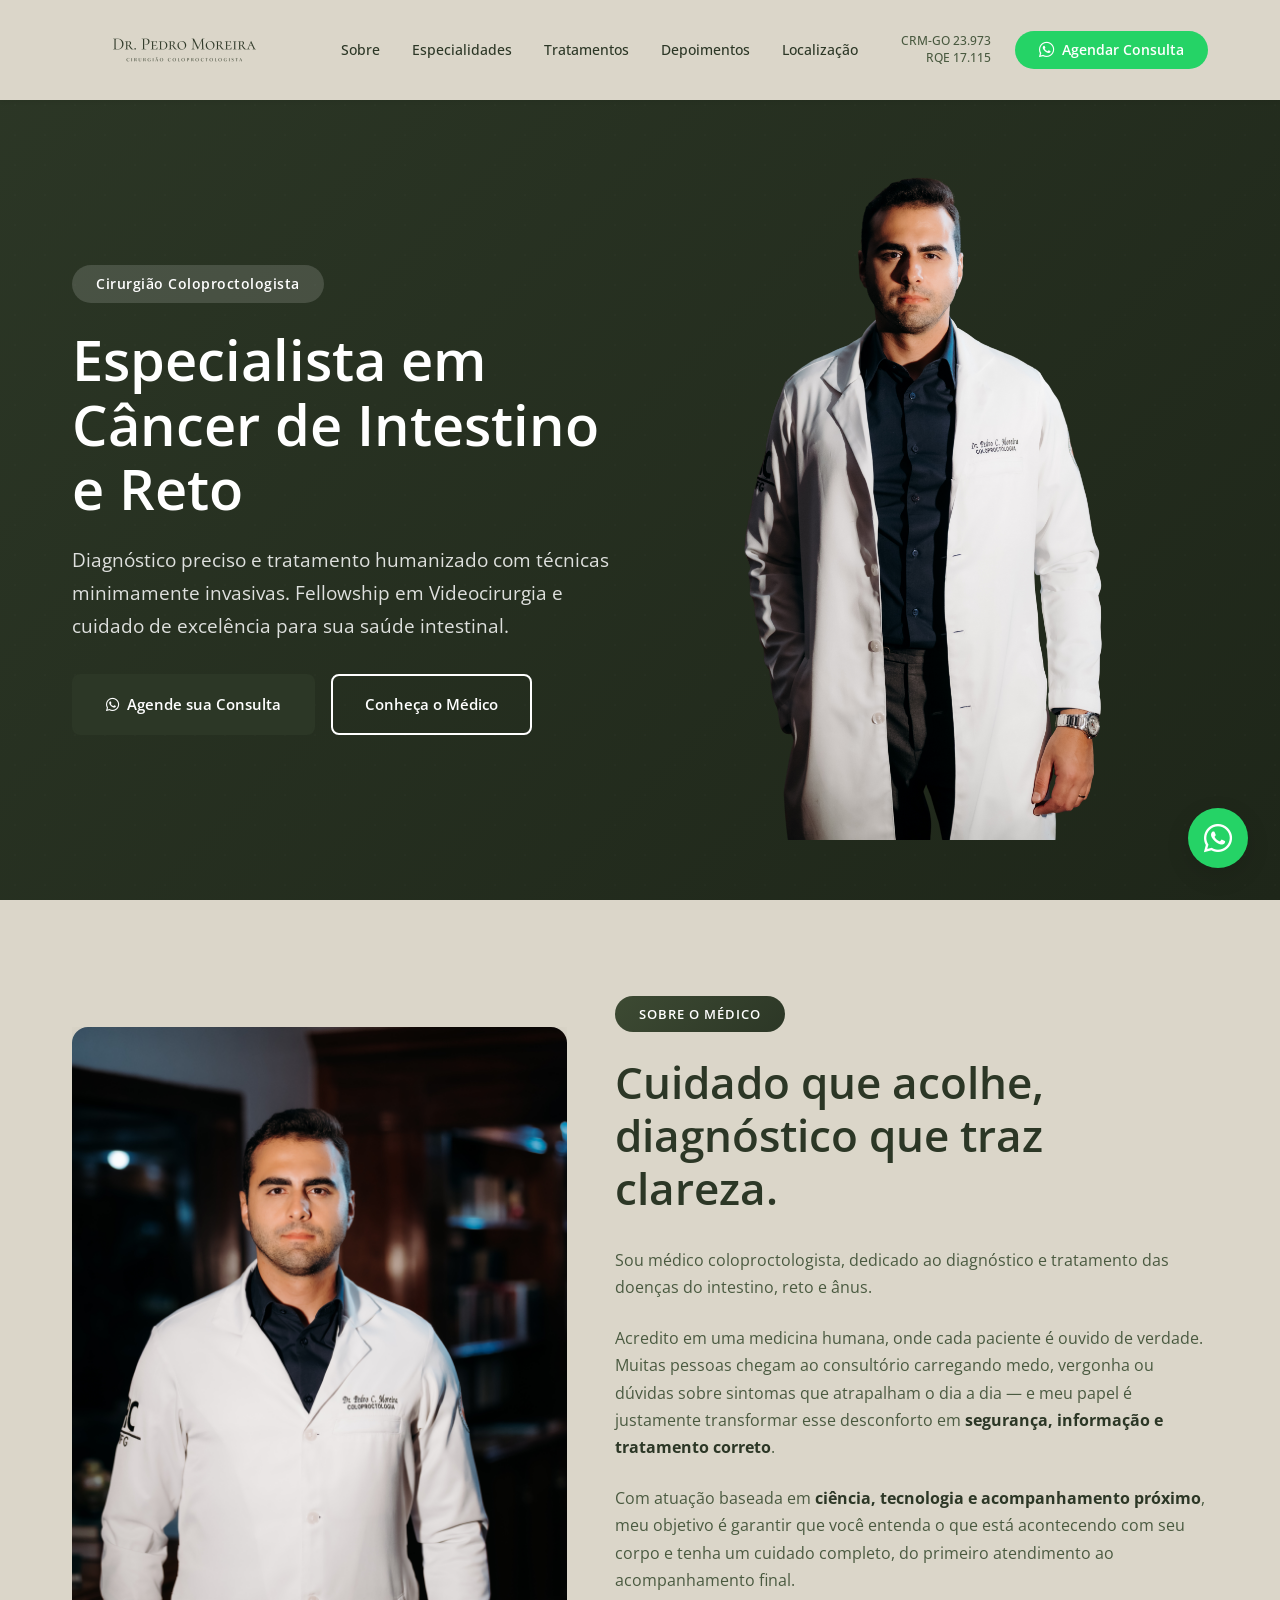
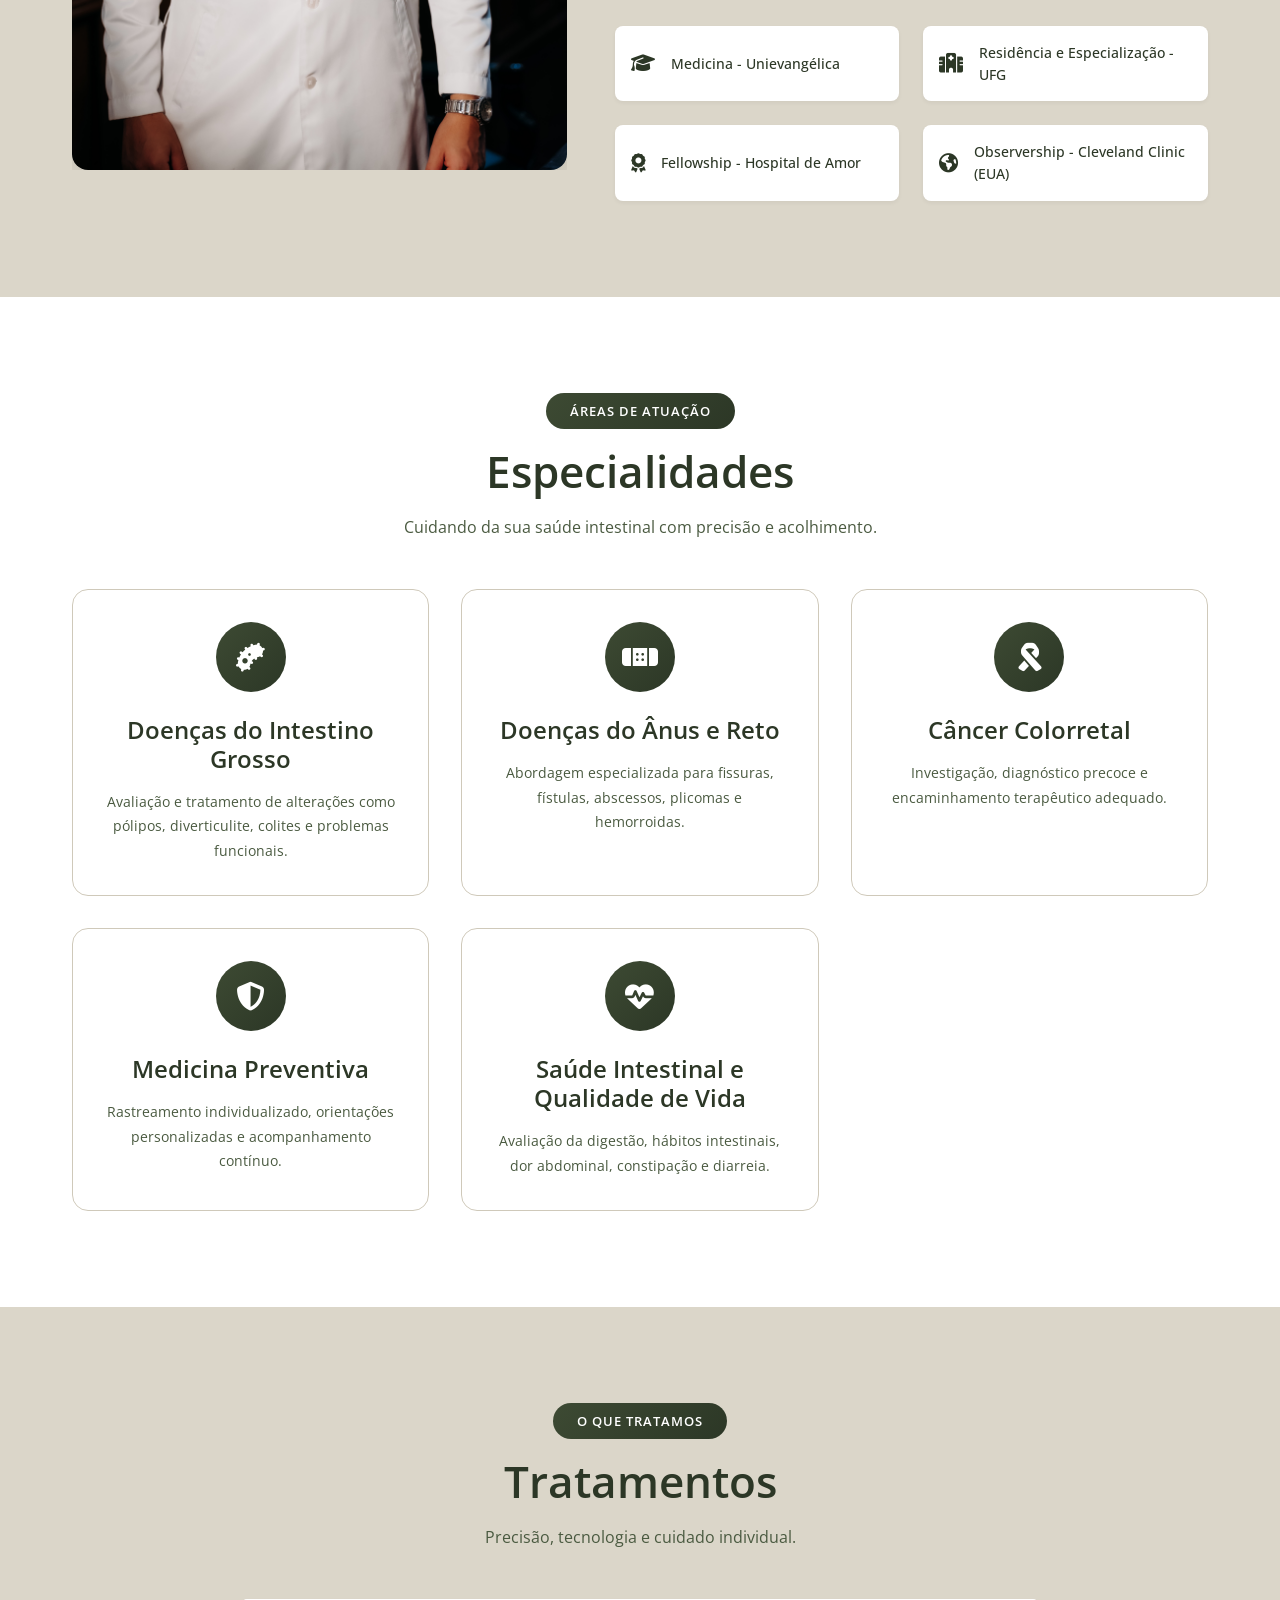
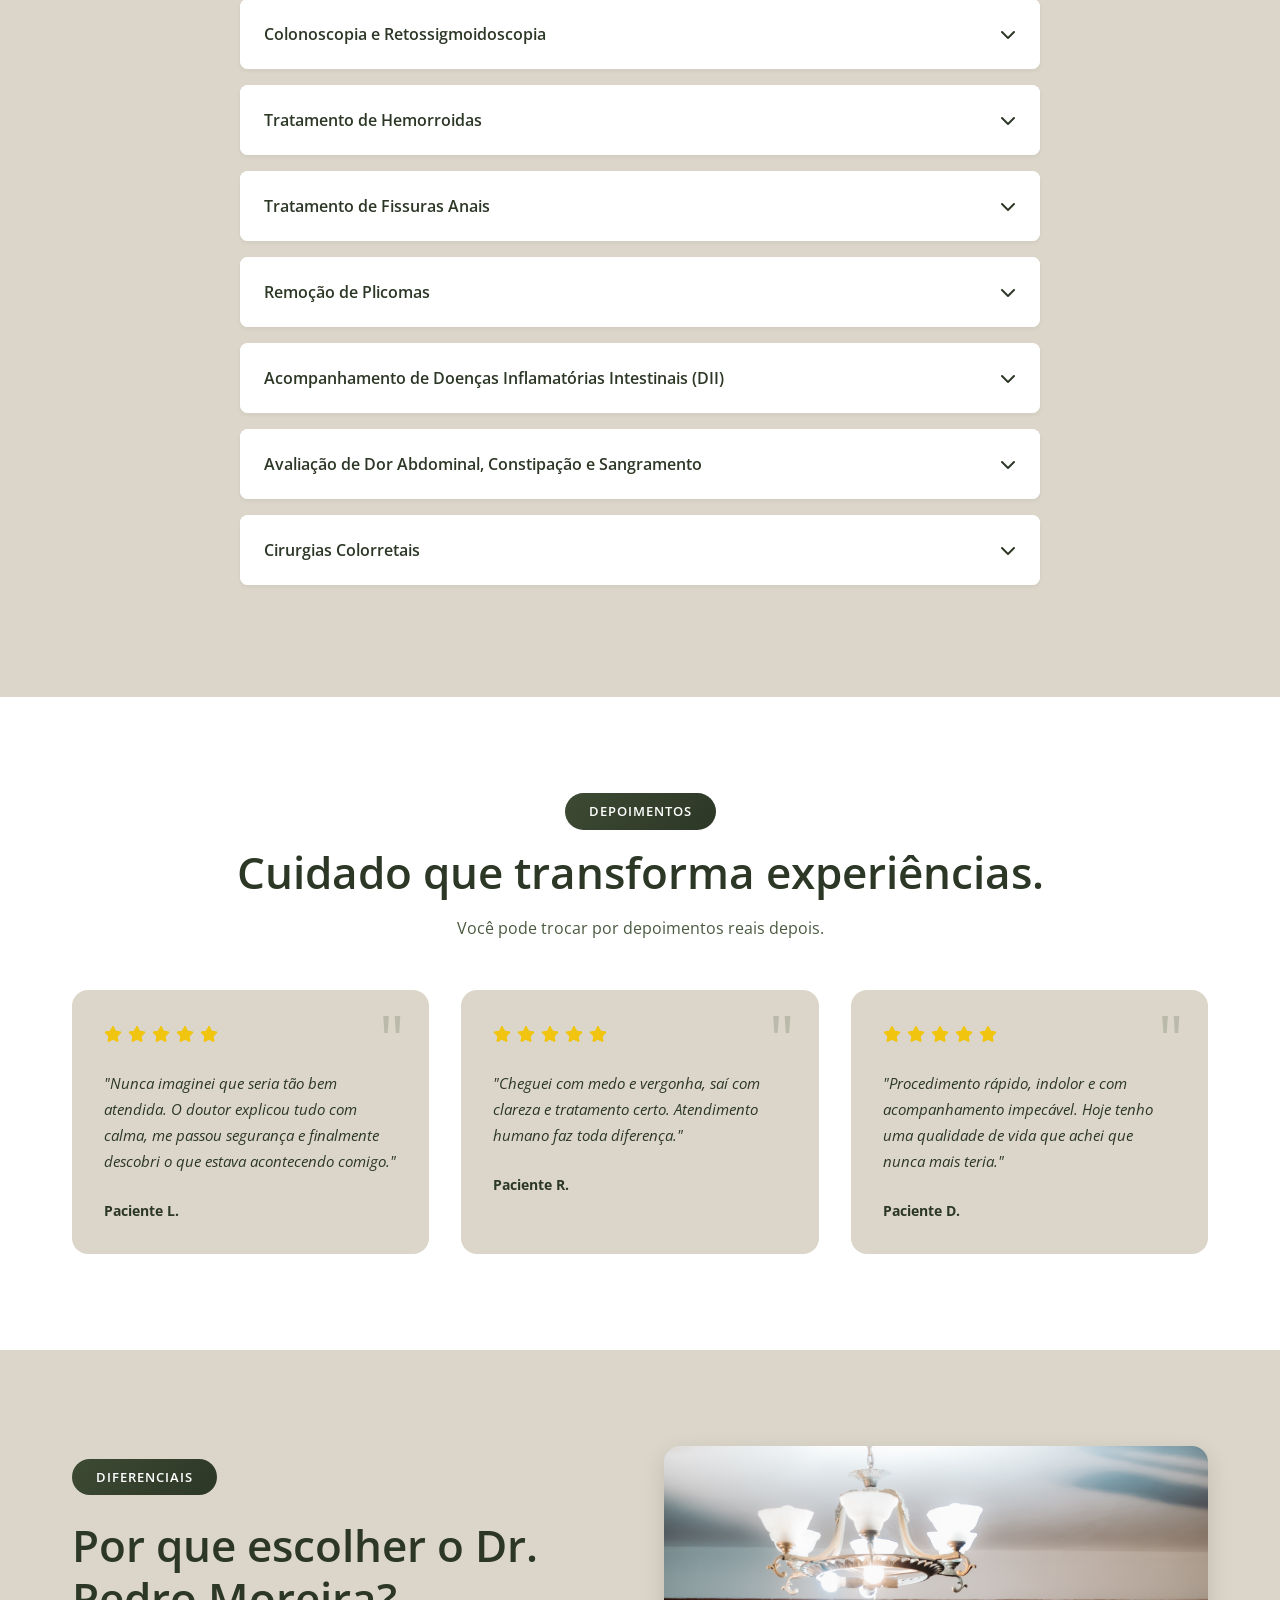
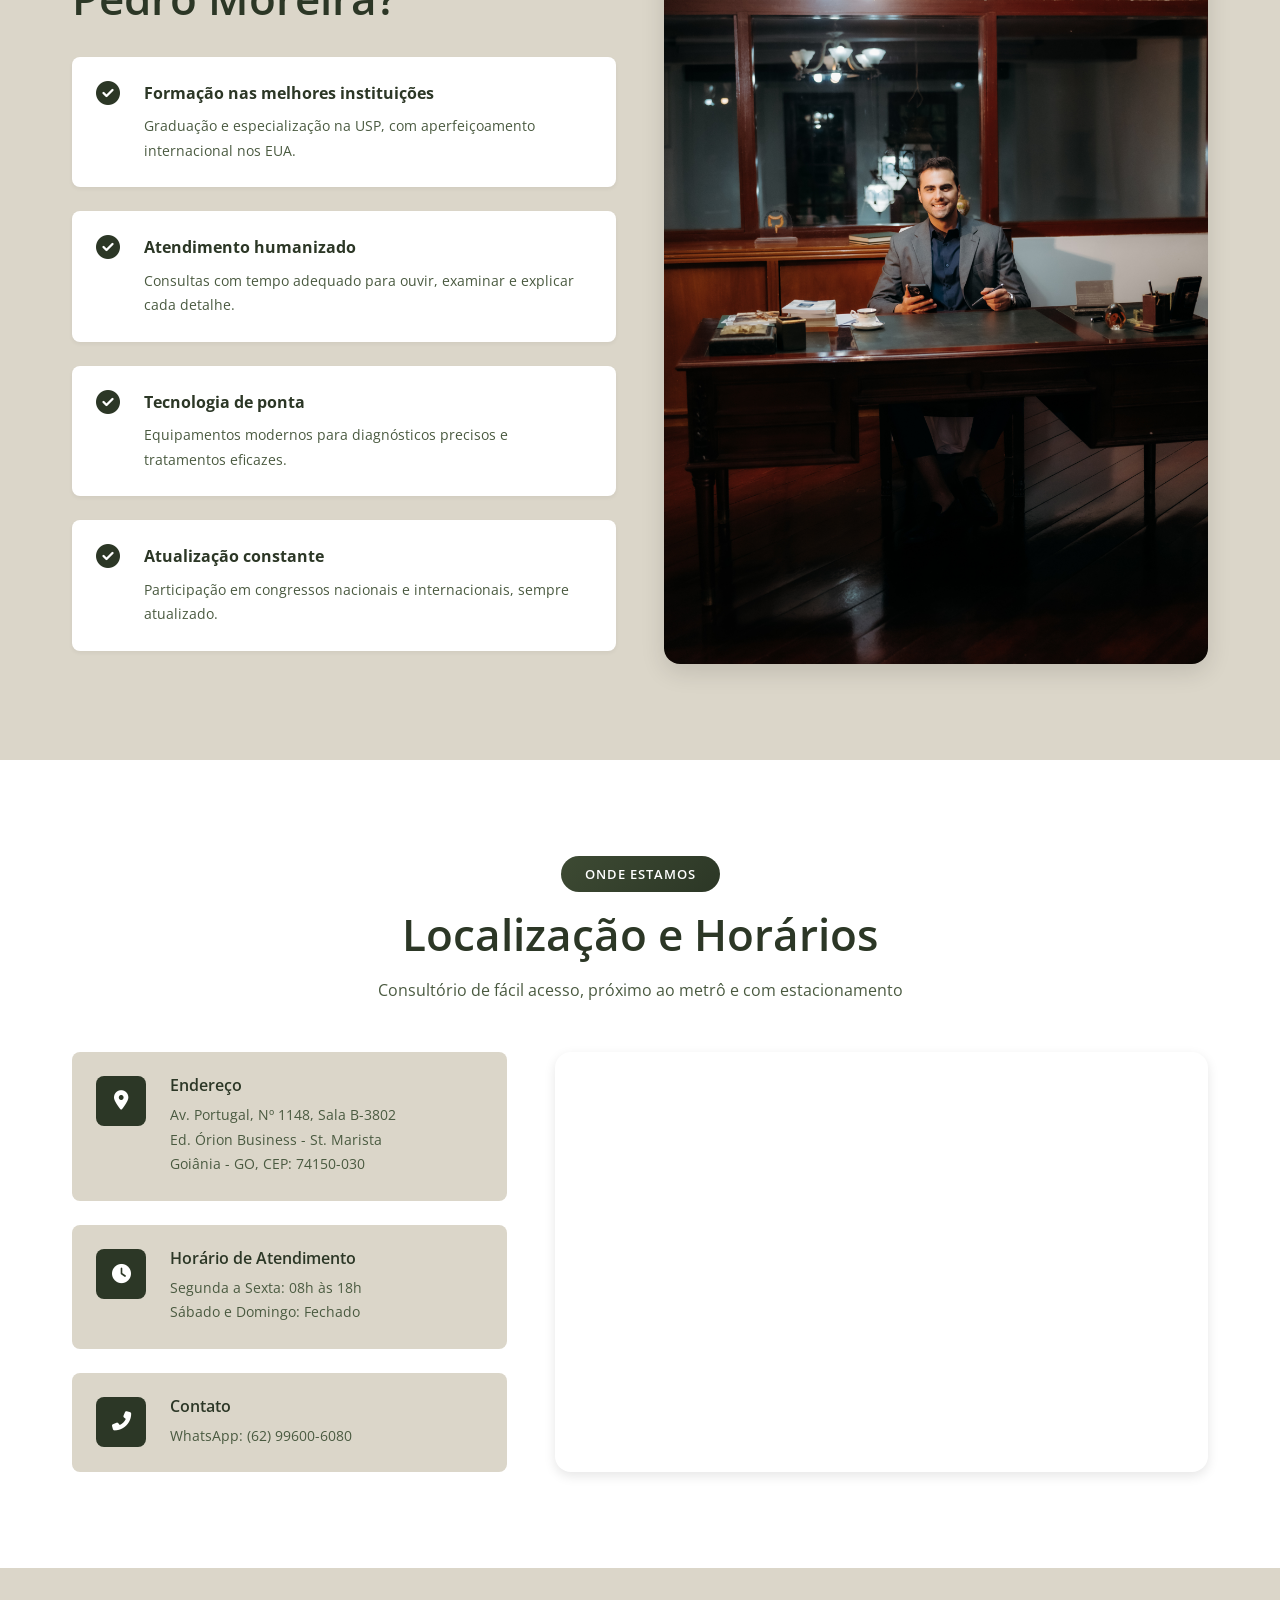
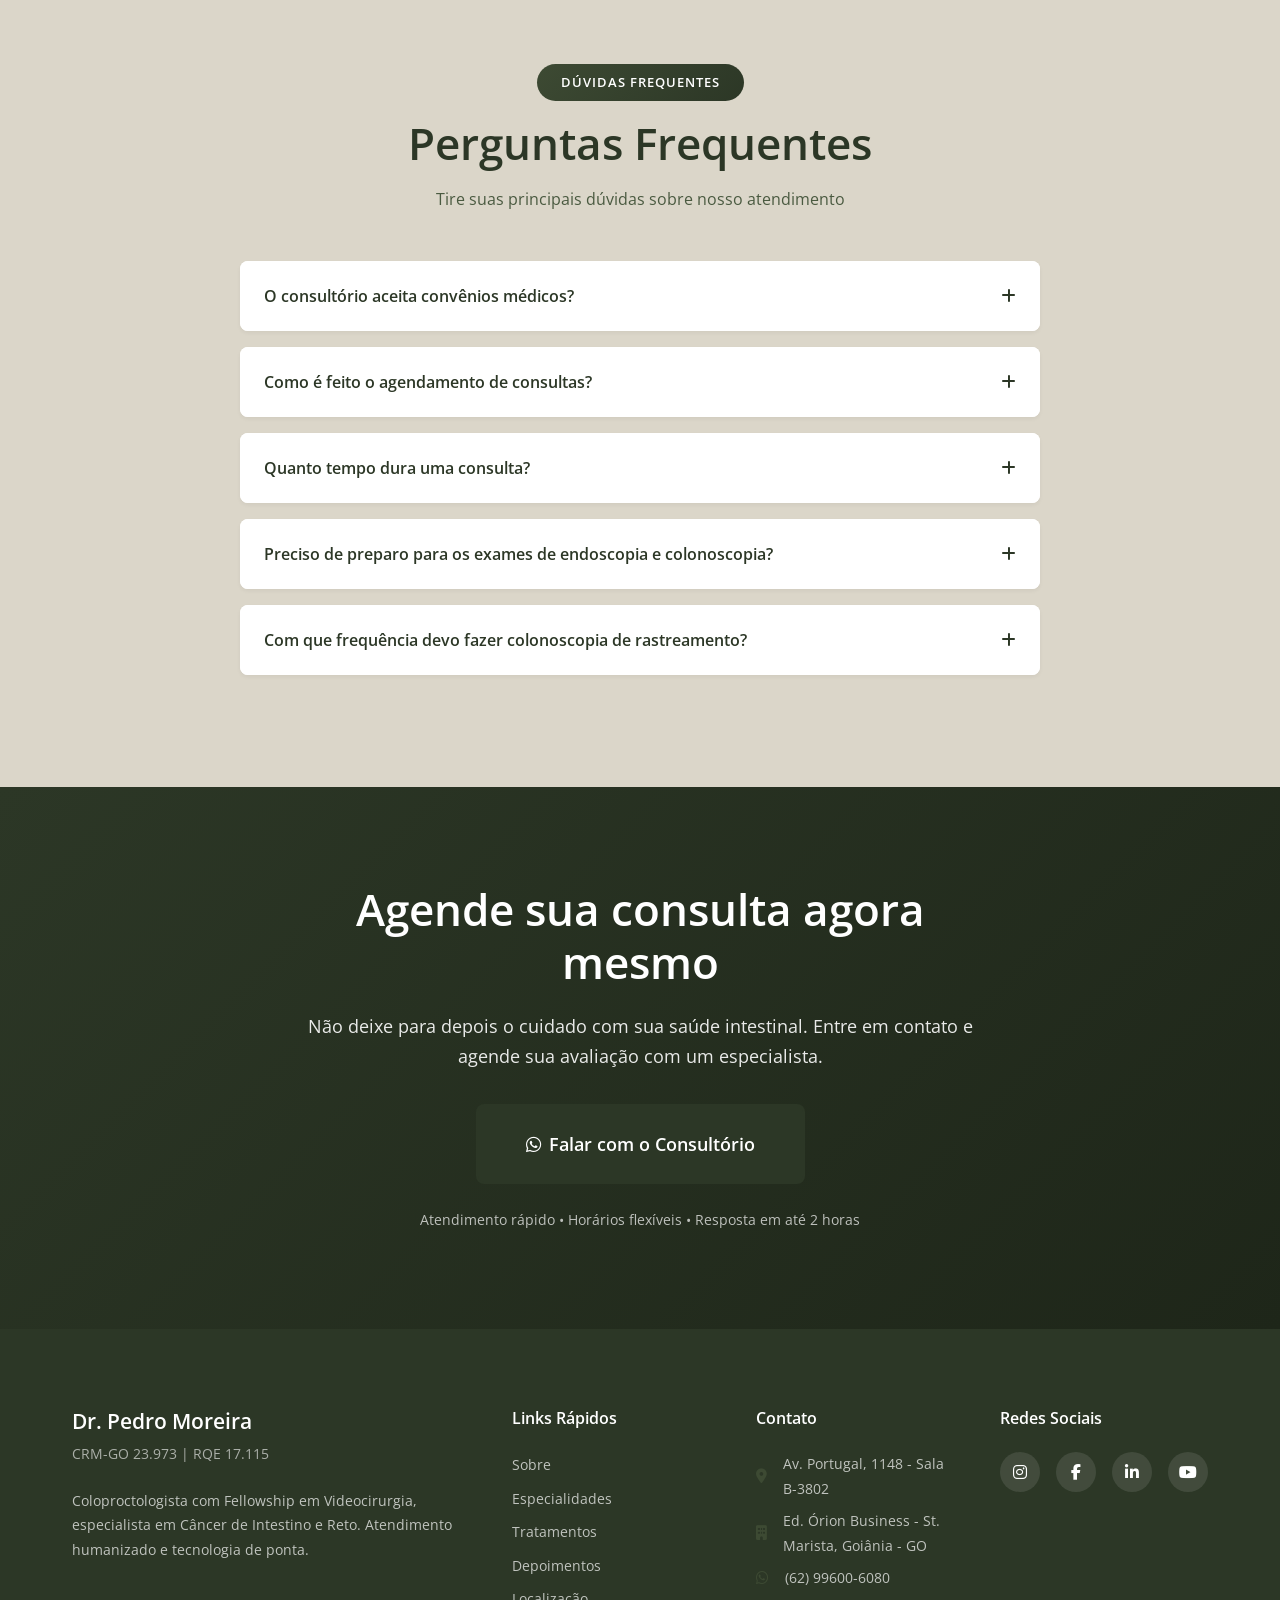
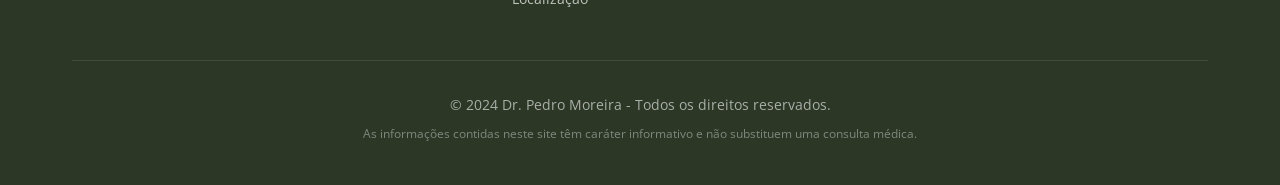
==== commit 33352826: "ajuste gerais" ====
--- a/index.html
+++ b/index.html
@@ -98,10 +98,6 @@
             <div class="about-content">
                 <div class="about-image">
                     <img src="images/GB1_1086.jpg" alt="Dr. Pedro Moreira em consultório">
-                    <div class="about-badge">
-                        <span class="badge-number">+15</span>
-                        <span class="badge-text">Anos de Experiência</span>
-                    </div>
                 </div>
                 <div class="about-text">
                     <span class="section-tag">Sobre o Médico</span>
@@ -118,19 +114,19 @@
                     <div class="about-credentials">
                         <div class="credential-item">
                             <i class="fas fa-graduation-cap"></i>
-                            <span>Medicina - FMUSP</span>
+                            <span>Medicina - Unievangélica</span>
                         </div>
                         <div class="credential-item">
                             <i class="fas fa-hospital"></i>
-                            <span>Residência - HC-FMUSP</span>
-                        </div>
-                        <div class="credential-item">
-                            <i class="fas fa-certificate"></i>
-                            <span>Título FBG e SBH</span>
+                            <span>Residência e Especialização - UFG</span>
                         </div>
                         <div class="credential-item">
                             <i class="fas fa-award"></i>
-                            <span>Fellowship Videocirurgia</span>
+                            <span>Fellowship - Hospital de Amor</span>
+                        </div>
+                        <div class="credential-item">
+                            <i class="fas fa-globe-americas"></i>
+                            <span>Observership - Cleveland Clinic (EUA)</span>
                         </div>
                     </div>
                 </div>
@@ -335,13 +331,7 @@
                     <span class="section-tag">Diferenciais</span>
                     <h2 class="section-title">Por que escolher o Dr. Pedro Moreira?</h2>
                     <ul class="why-choose-list">
-                        <li>
-                            <i class="fas fa-check-circle"></i>
-                            <div>
-                                <strong>Mais de 15 anos de experiência</strong>
-                                <p>Milhares de pacientes atendidos com excelência e dedicação ao longo da carreira.</p>
-                            </div>
-                        </li>
+
                         <li>
                             <i class="fas fa-check-circle"></i>
                             <div>
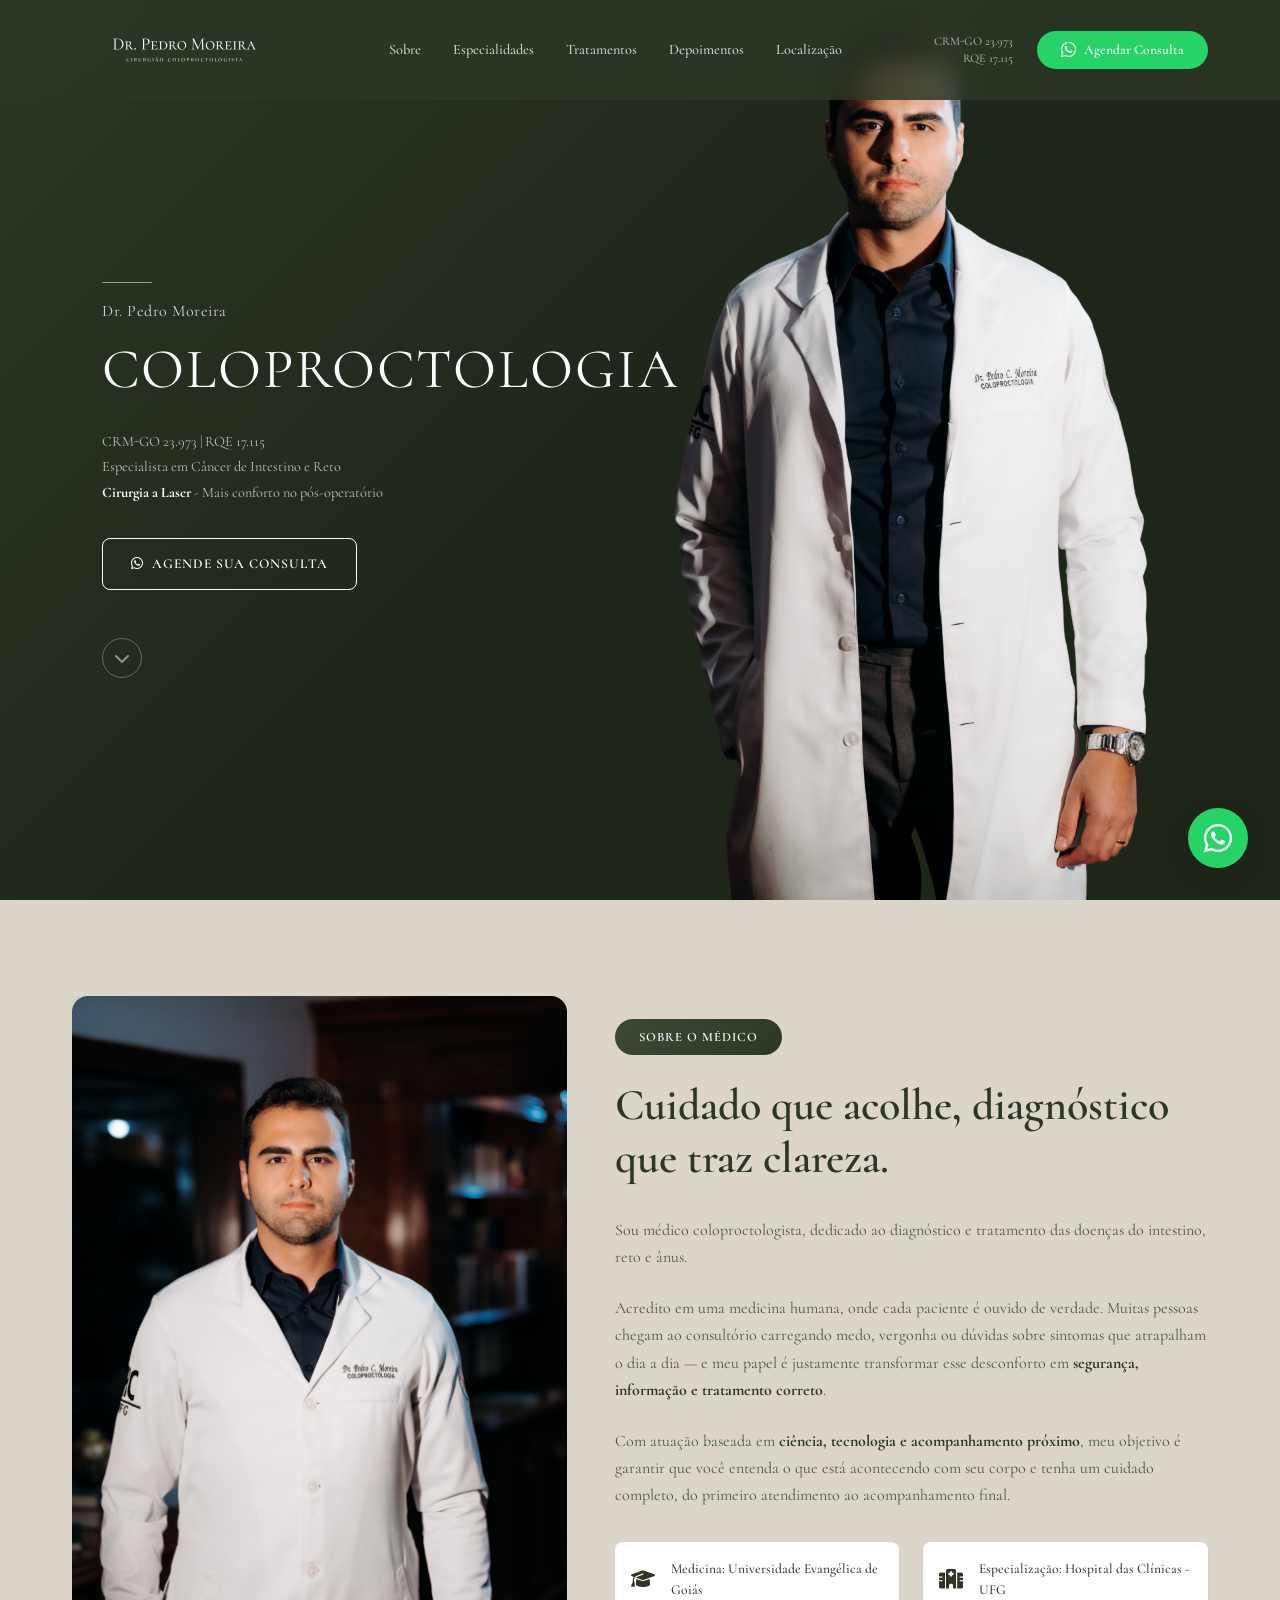
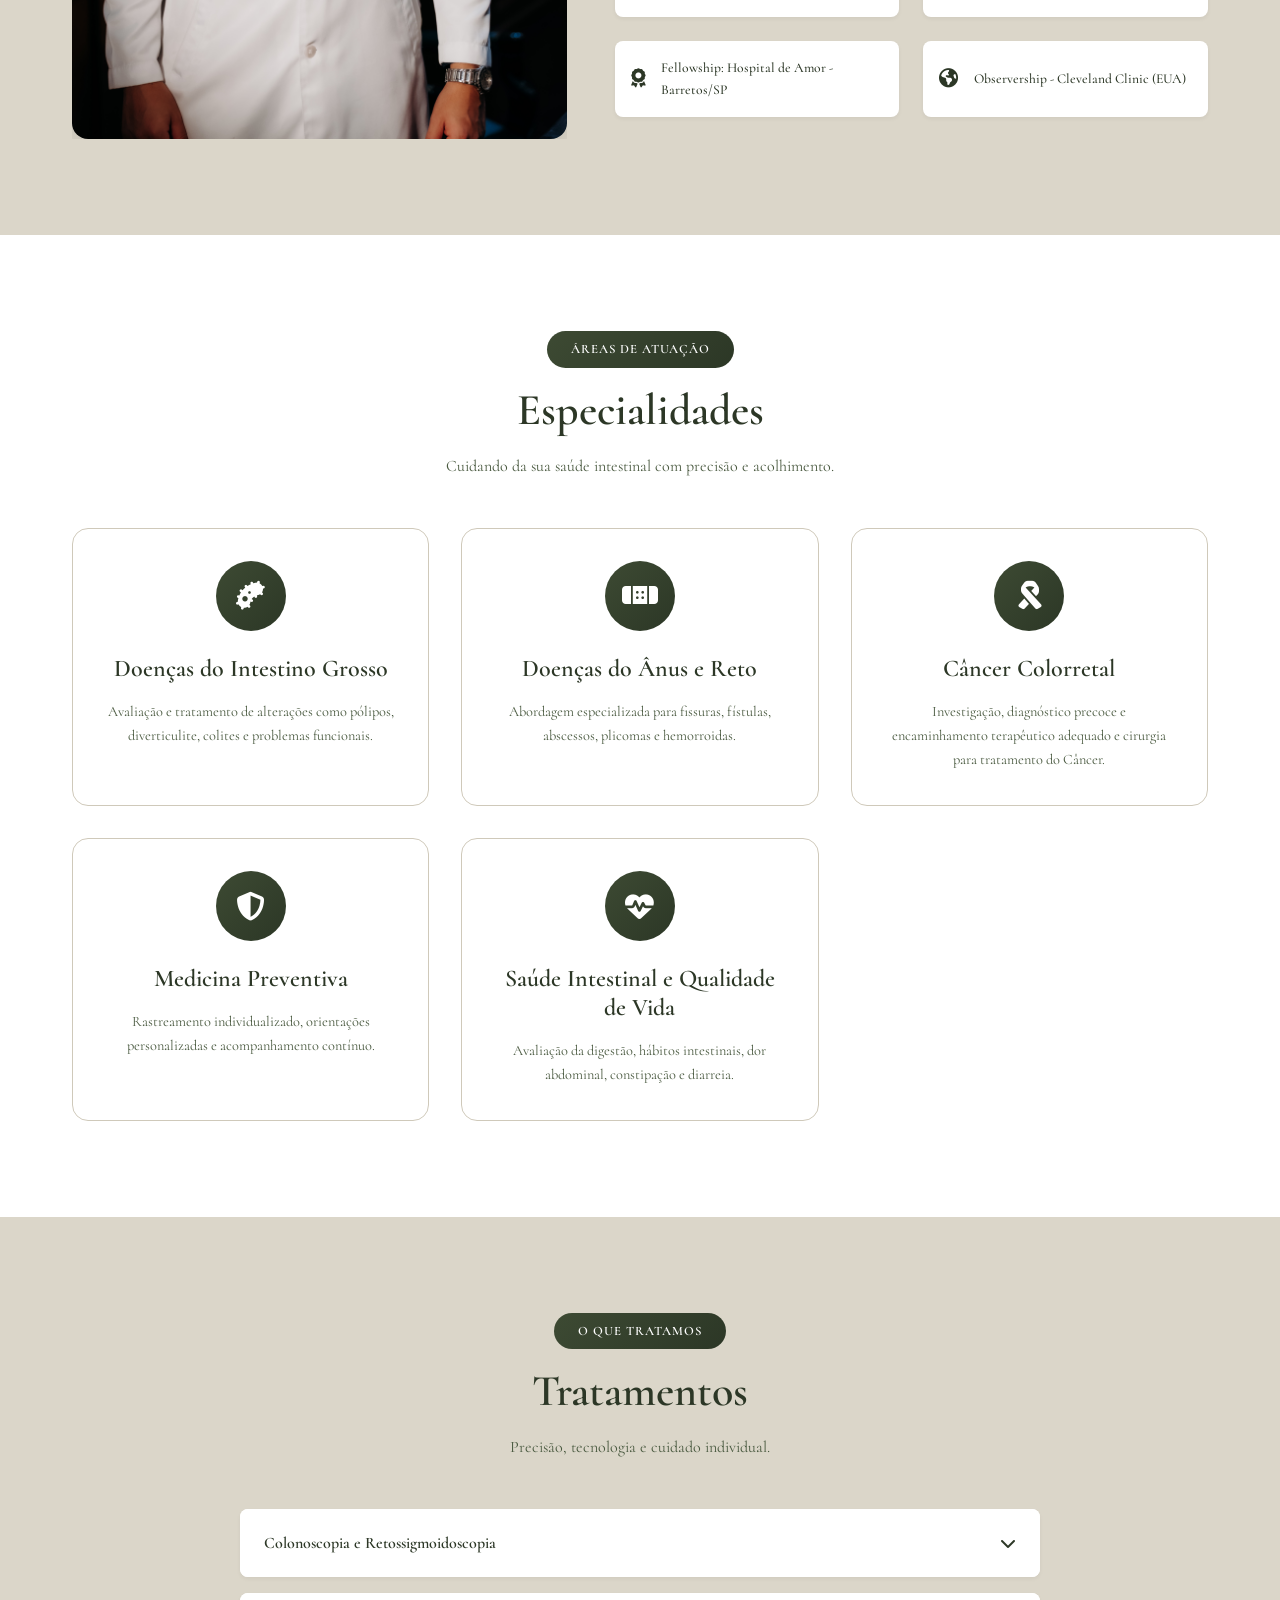
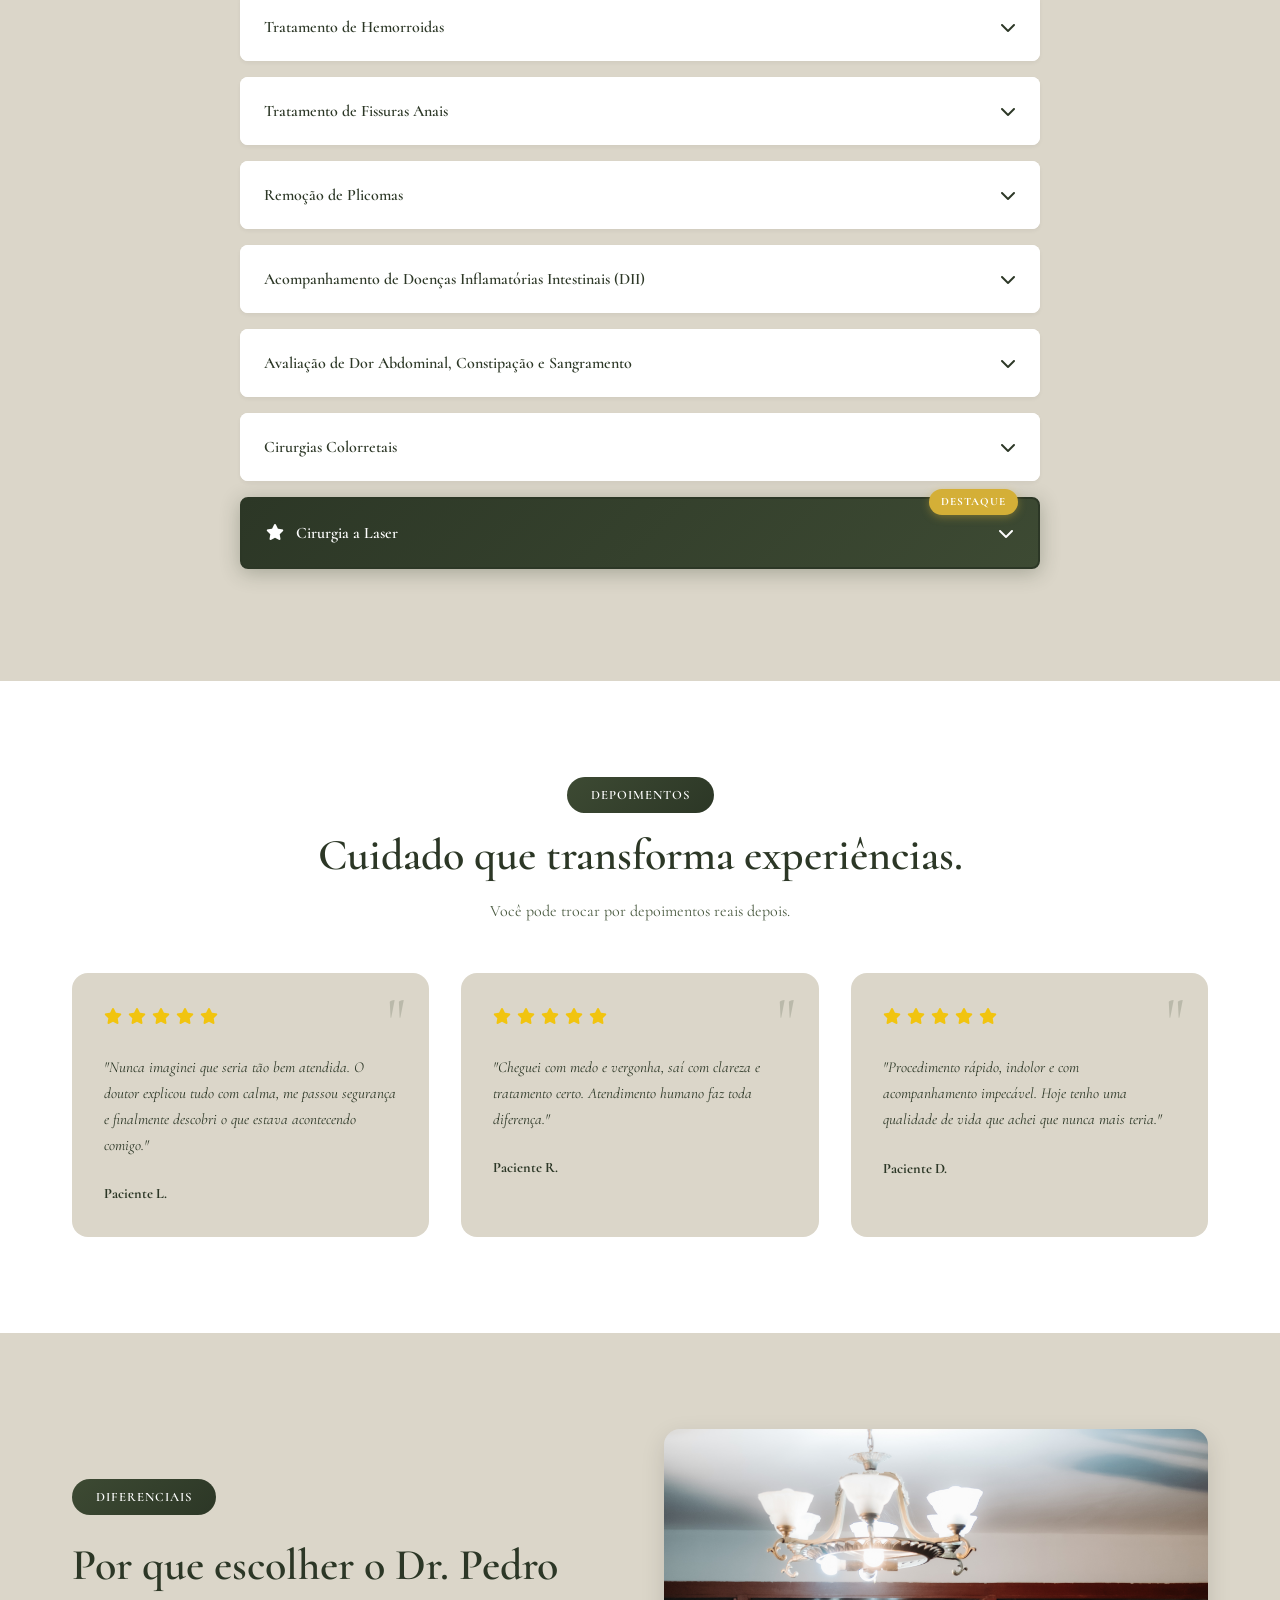
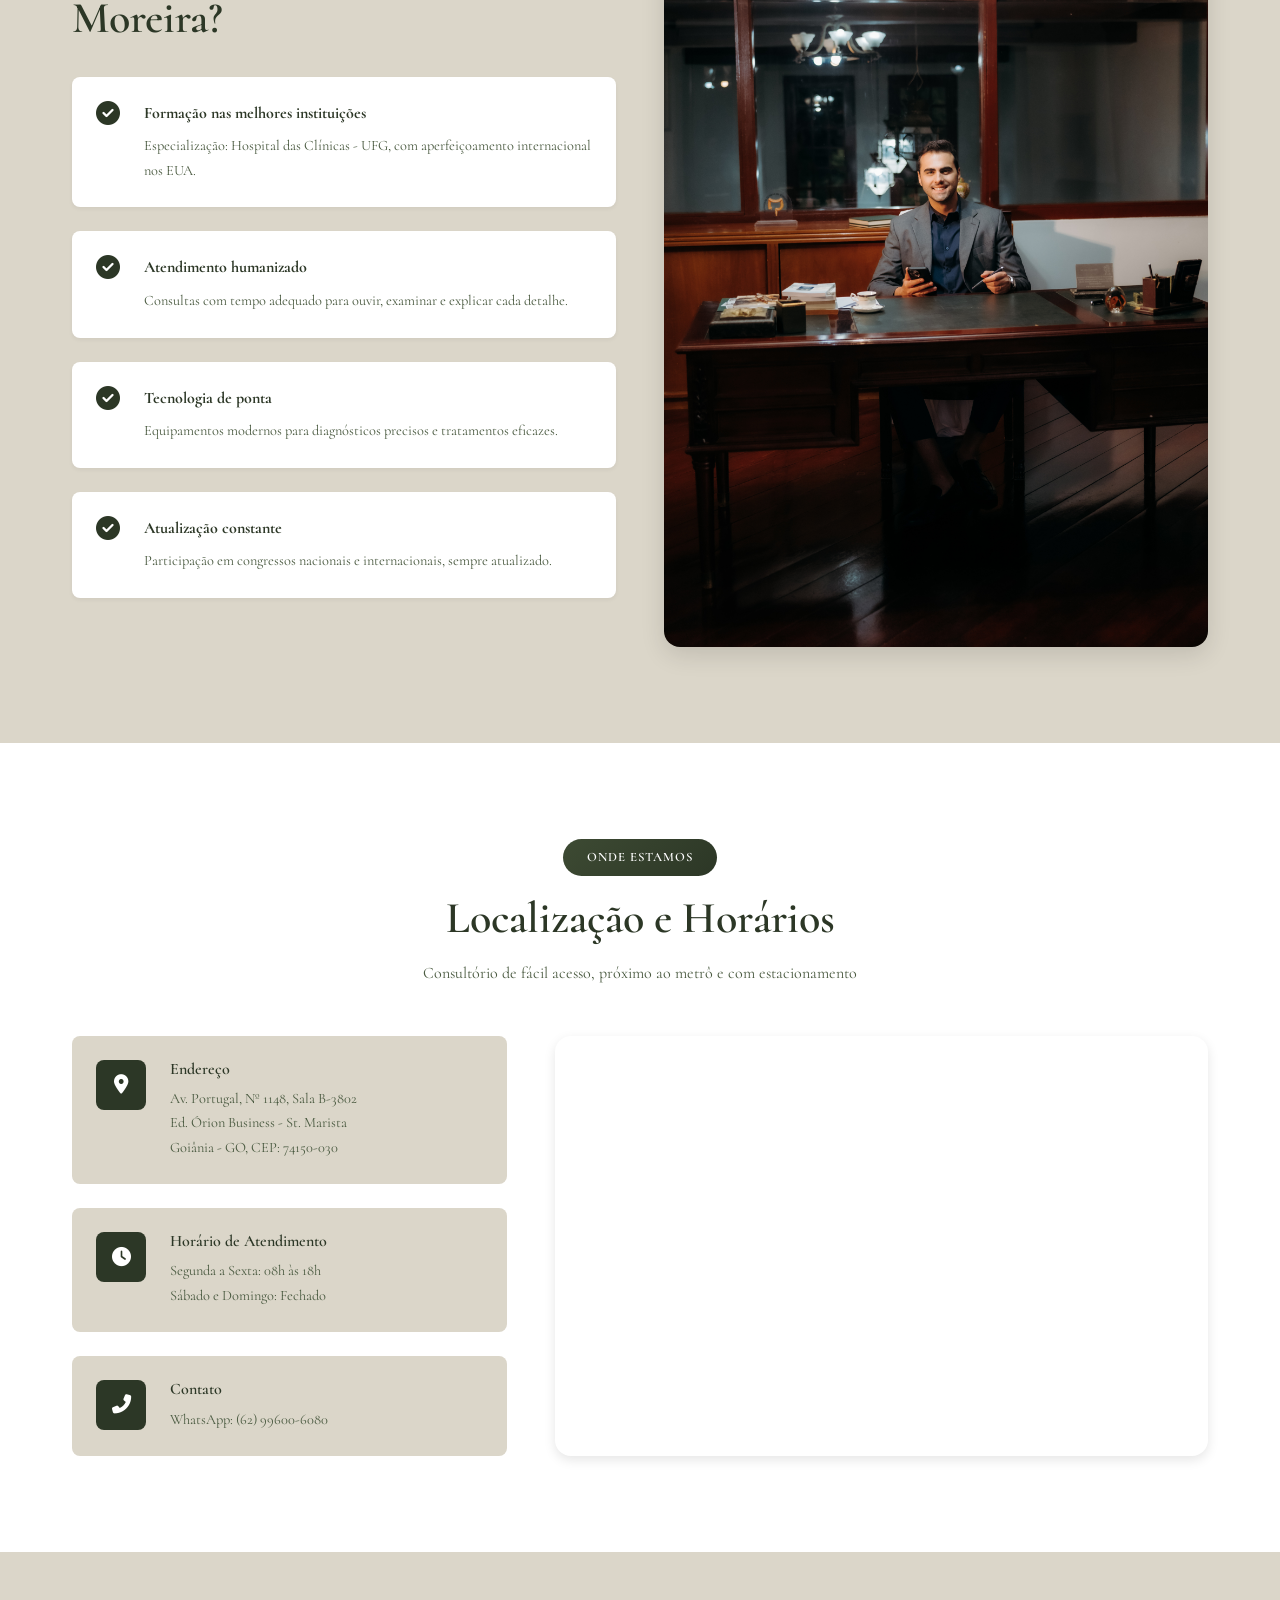
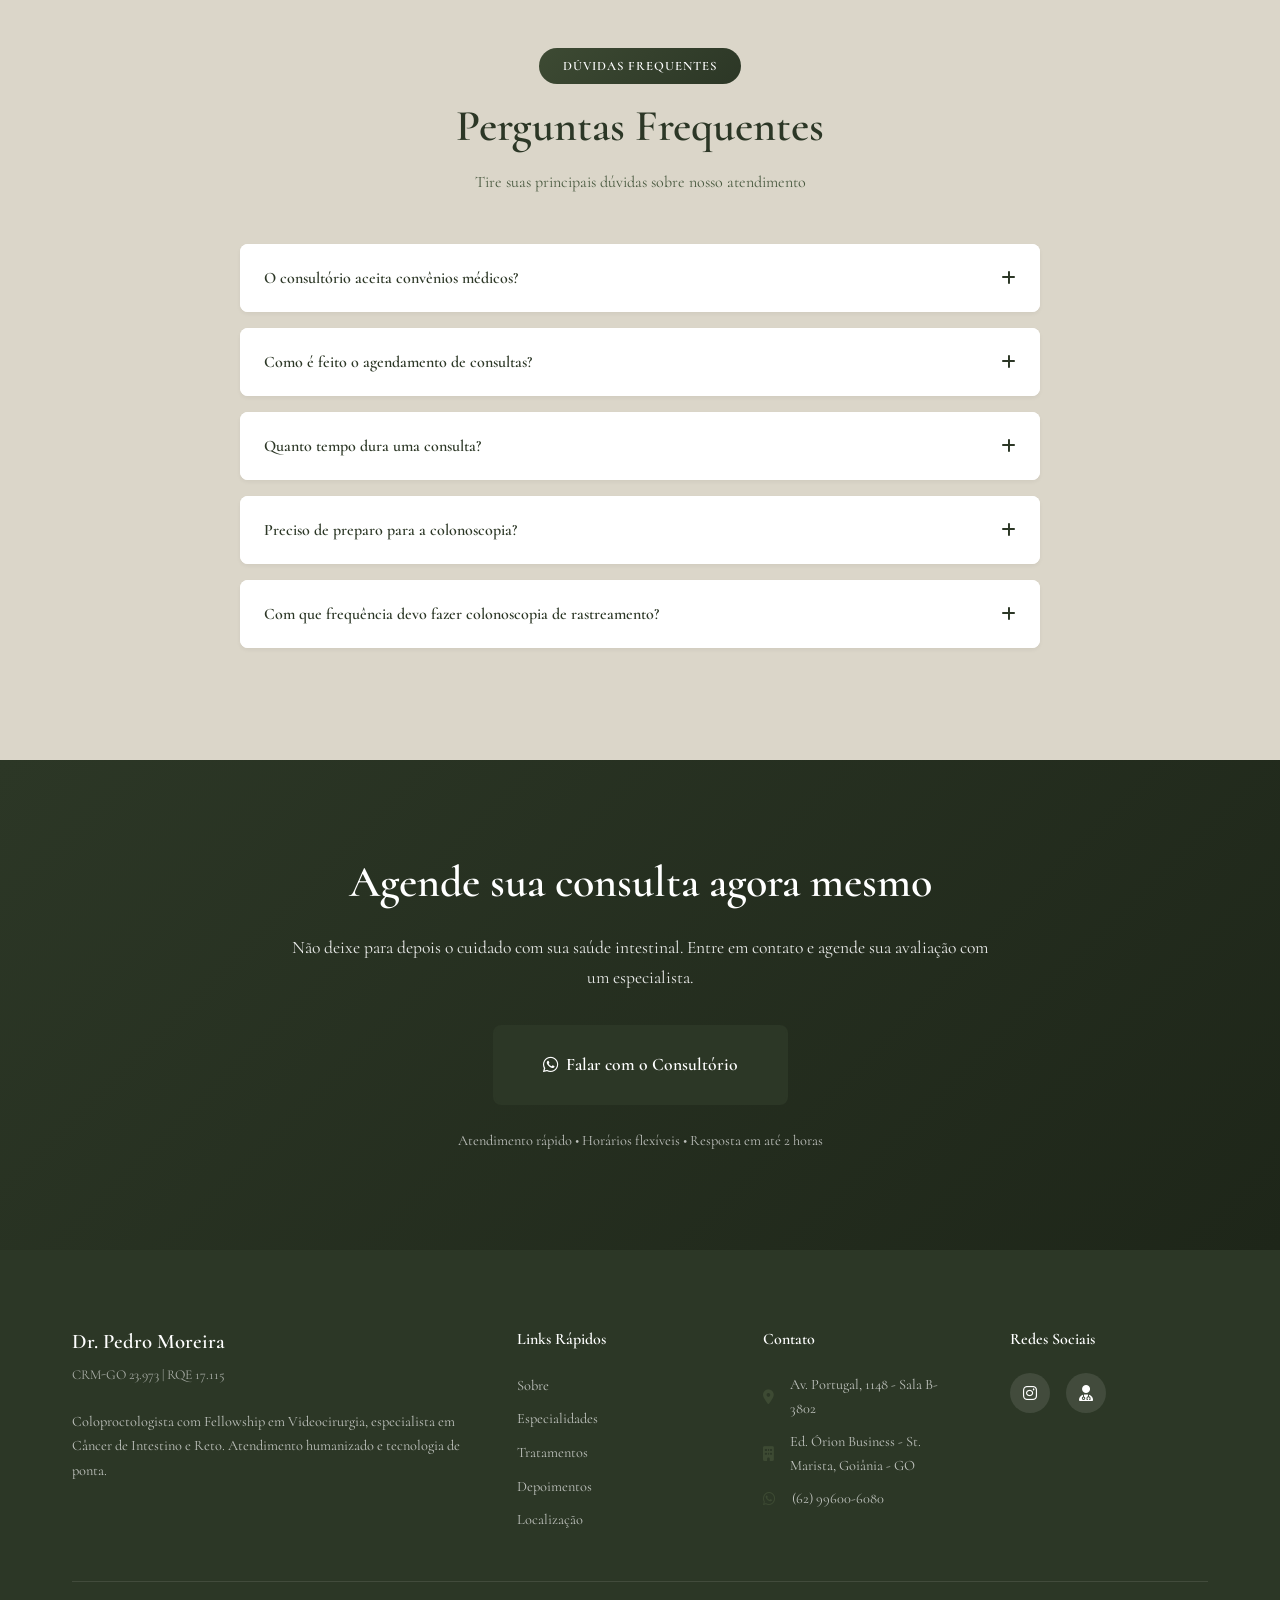
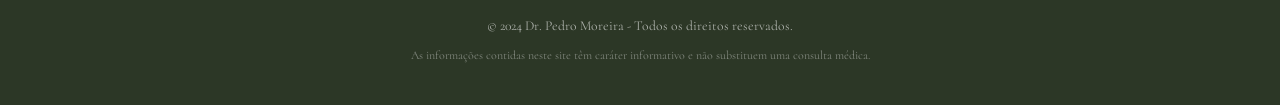
==== commit dc0cb8c8: "ajuste geral" ====
--- a/index.html
+++ b/index.html
@@ -11,7 +11,7 @@
     <!-- Fonts -->
     <link rel="preconnect" href="https://fonts.googleapis.com">
     <link rel="preconnect" href="https://fonts.gstatic.com" crossorigin>
-    <link href="https://fonts.googleapis.com/css2?family=Open+Sans:wght@300;400;500;600;700&display=swap" rel="stylesheet">
+    <link href="https://fonts.googleapis.com/css2?family=Cormorant:wght@300;400;500;600;700&display=swap" rel="stylesheet">
     
     <!-- Icons -->
     <link rel="stylesheet" href="https://cdnjs.cloudflare.com/ajax/libs/font-awesome/6.5.1/css/all.min.css">
@@ -21,11 +21,12 @@
 </head>
 <body>
     <!-- Header Fixo -->
-    <header class="header" id="header">
+    <header class="header header-dark" id="header">
         <div class="container header-content">
             <div class="header-left">
                 <div class="header-logo">
-                    <img src="images/logo.png" alt="Dr. Pedro Moreira - Logo">
+                    <img src="images/logo_clara.png" alt="Dr. Pedro Moreira - Logo" class="logo-light">
+                    <img src="images/logo.png" alt="Dr. Pedro Moreira - Logo" class="logo-dark">
                 </div>
             </div>
             <nav class="nav-desktop">
@@ -72,19 +73,26 @@
     </nav>
 
     <!-- Hero Section -->
-    <section class="hero">
-        <div class="hero-overlay"></div>
-        <div class="container hero-content">
+    <section class="hero hero-dark">
+        <div class="hero-bg"></div>
+        <div class="hero-content-wrapper">
             <div class="hero-text">
-                <span class="hero-tag">Cirurgião Coloproctologista</span>
-                <h2 class="hero-title">Especialista em Câncer de Intestino e Reto</h2>
-                <p class="hero-subtitle">Diagnóstico preciso e tratamento humanizado com técnicas minimamente invasivas. Fellowship em Videocirurgia e cuidado de excelência para sua saúde intestinal.</p>
+                <div class="hero-line"></div>
+                <span class="hero-tag">Dr. Pedro Moreira</span>
+                <h1 class="hero-title">COLOPROCTOLOGIA</h1>
+                <div class="hero-credentials">
+                    <p>CRM-GO 23.973 | RQE 17.115</p>
+                    <p>Especialista em Câncer de Intestino e Reto</p>
+                    <p><strong>Cirurgia a Laser</strong> - Mais conforto no pós-operatório</p>
+                </div>
                 <div class="hero-buttons">
-                    <a href="https://wa.me/5562996006080?text=Olá! Gostaria de agendar uma consulta com o Dr. Pedro Moreira." class="btn btn-primary">
+                    <a href="https://wa.me/5562996006080?text=Olá! Gostaria de agendar uma consulta com o Dr. Pedro Moreira." class="btn btn-primary-light">
                         <i class="fab fa-whatsapp"></i> Agende sua Consulta
                     </a>
-                    <a href="#sobre" class="btn btn-secondary">Conheça o Médico</a>
-                </div>
+                </div>
+                <a href="#sobre" class="hero-scroll-btn" aria-label="Rolar para baixo">
+                    <i class="fas fa-chevron-down"></i>
+                </a>
             </div>
             <div class="hero-image">
                 <img src="images/fotodr.png" alt="Dr. Pedro Moreira - Coloproctologista">
@@ -114,15 +122,15 @@
                     <div class="about-credentials">
                         <div class="credential-item">
                             <i class="fas fa-graduation-cap"></i>
-                            <span>Medicina - Unievangélica</span>
+                            <span>Medicina: Universidade Evangélica de Goiás</span>
                         </div>
                         <div class="credential-item">
                             <i class="fas fa-hospital"></i>
-                            <span>Residência e Especialização - UFG</span>
+                            <span>Especialização: Hospital das Clínicas - UFG</span>
                         </div>
                         <div class="credential-item">
                             <i class="fas fa-award"></i>
-                            <span>Fellowship - Hospital de Amor</span>
+                            <span>Fellowship: Hospital de Amor - Barretos/SP</span>
                         </div>
                         <div class="credential-item">
                             <i class="fas fa-globe-americas"></i>
@@ -162,7 +170,7 @@
                         <i class="fas fa-ribbon"></i>
                     </div>
                     <h3>Câncer Colorretal</h3>
-                    <p>Investigação, diagnóstico precoce e encaminhamento terapêutico adequado.</p>
+                    <p>Investigação, diagnóstico precoce e encaminhamento terapêutico adequado e cirurgia para tratamento do Câncer.</p>
                 </div>
                 <div class="specialty-card">
                     <div class="specialty-icon">
@@ -259,6 +267,16 @@
                     </button>
                     <div class="treatment-content">
                         <p>Quando necessário, realizo procedimentos com foco em segurança, resultado e recuperação humanizada.</p>
+                    </div>
+                </div>
+                <!-- Tratamento 8 - DESTAQUE -->
+                <div class="treatment-item treatment-highlight">
+                    <button type="button" class="treatment-header" aria-expanded="false">
+                        <span class="treatment-title"><i class="fas fa-star"></i> Cirurgia a Laser</span>
+                        <i class="fas fa-chevron-down"></i>
+                    </button>
+                    <div class="treatment-content">
+                        <p><strong>Tecnologia de ponta para mais conforto no pós-operatório.</strong> Técnica moderna e minimamente invasiva para tratamento de hemorroidas, fissuras e fístulas. Benefícios: menor dor, menos sangramento, recuperação mais rápida e retorno às atividades em menos tempo.</p>
                     </div>
                 </div>
             </div>
@@ -336,7 +354,7 @@
                             <i class="fas fa-check-circle"></i>
                             <div>
                                 <strong>Formação nas melhores instituições</strong>
-                                <p>Graduação e especialização na USP, com aperfeiçoamento internacional nos EUA.</p>
+                                <p>Especialização: Hospital das Clínicas - UFG, com aperfeiçoamento internacional nos EUA.</p>
                             </div>
                         </li>
                         <li>
@@ -440,7 +458,7 @@
                         <i class="fas fa-plus"></i>
                     </button>
                     <div class="faq-content">
-                        <p>Sim, atendemos diversos convênios médicos. Entre os principais estão: Bradesco Saúde, SulAmérica, Amil, Unimed e Porto Seguro. Para confirmar se seu plano é aceito, entre em contato conosco pelo WhatsApp.</p>
+                        <p>No momento, o atendimento é realizado apenas de forma particular. Porém, fornecemos toda a documentação necessária para que você possa solicitar o reembolso junto ao seu plano de saúde.</p>
                     </div>
                 </div>
                 <div class="faq-item">
@@ -449,7 +467,7 @@
                         <i class="fas fa-plus"></i>
                     </button>
                     <div class="faq-content">
-                        <p>O agendamento pode ser feito pelo WhatsApp, telefone ou e-mail. Buscamos agendar sua consulta no horário mais conveniente para você, oferecendo flexibilidade de horários durante a semana e aos sábados pela manhã.</p>
+                        <p>O agendamento é feito exclusivamente pelo WhatsApp. Buscamos agendar sua consulta no horário mais conveniente para você, com atendimento de segunda a sexta-feira, das 08h às 18h.</p>
                     </div>
                 </div>
                 <div class="faq-item">
@@ -458,16 +476,16 @@
                         <i class="fas fa-plus"></i>
                     </button>
                     <div class="faq-content">
-                        <p>Nossas consultas têm duração média de 30 a 45 minutos. Acreditamos que é fundamental ter tempo adequado para ouvir o paciente, realizar um exame físico completo e esclarecer todas as dúvidas.</p>
+                        <p>As consultas têm duração de 30 minutos a 1 hora. Acreditamos que é fundamental ter tempo adequado para ouvir o paciente, realizar um exame físico completo e esclarecer todas as dúvidas.</p>
                     </div>
                 </div>
                 <div class="faq-item">
                     <button class="faq-header" aria-expanded="false">
-                        <span>Preciso de preparo para os exames de endoscopia e colonoscopia?</span>
+                        <span>Preciso de preparo para a colonoscopia?</span>
                         <i class="fas fa-plus"></i>
                     </button>
                     <div class="faq-content">
-                        <p>Sim, ambos os exames requerem preparo específico. Para a endoscopia, é necessário jejum de pelo menos 8 horas. A colonoscopia exige uma dieta específica e uso de laxantes no dia anterior. Todas as orientações serão fornecidas detalhadamente no momento do agendamento.</p>
+                        <p>Sim, a colonoscopia exige uma dieta específica e uso de laxantes no dia anterior ao exame. Todas as orientações serão fornecidas detalhadamente no momento do agendamento.</p>
                     </div>
                 </div>
                 <div class="faq-item">
@@ -476,7 +494,7 @@
                         <i class="fas fa-plus"></i>
                     </button>
                     <div class="faq-content">
-                        <p>A recomendação geral é iniciar o rastreamento aos 45-50 anos, com repetição a cada 10 anos se o resultado for normal. Pacientes com histórico familiar de câncer colorretal ou outros fatores de risco podem precisar iniciar mais cedo e fazer exames com maior frequência.</p>
+                        <p>A recomendação é iniciar o rastreamento a partir dos 45 anos. A frequência de repetição dependerá do resultado da última colonoscopia, podendo variar de 1 ano até 10 anos.</p>
                     </div>
                 </div>
             </div>
@@ -527,10 +545,8 @@
                 <div class="footer-social">
                     <h4>Redes Sociais</h4>
                     <div class="social-links">
-                        <a href="#" aria-label="Instagram"><i class="fab fa-instagram"></i></a>
-                        <a href="#" aria-label="Facebook"><i class="fab fa-facebook-f"></i></a>
-                        <a href="#" aria-label="LinkedIn"><i class="fab fa-linkedin-in"></i></a>
-                        <a href="#" aria-label="YouTube"><i class="fab fa-youtube"></i></a>
+                        <a href="https://www.instagram.com/dr.pedrocmoreira?igsh=MWsweHphbTF5aGFneA==" target="_blank" rel="noopener noreferrer" aria-label="Instagram"><i class="fab fa-instagram"></i></a>
+                        <a href="https://www.doctoralia.com.br/pedro-moreira-2/coloproctologista/goiania" target="_blank" rel="noopener noreferrer" aria-label="Doctoralia"><i class="fas fa-user-md"></i></a>
                     </div>
                 </div>
             </div>
--- a/styles.css
+++ b/styles.css
@@ -23,8 +23,8 @@
     --green-dark: #2c3726;
     
     /* Typography */
-    --font-heading: 'Open Sans', -apple-system, BlinkMacSystemFont, 'Segoe UI', Roboto, sans-serif;
-    --font-body: 'Open Sans', -apple-system, BlinkMacSystemFont, 'Segoe UI', Roboto, sans-serif;
+    --font-heading: 'Cormorant', Georgia, 'Times New Roman', serif;
+    --font-body: 'Cormorant', Georgia, 'Times New Roman', serif;
     
     /* Spacing */
     --spacing-xs: 0.5rem;
@@ -186,6 +186,19 @@
     background: var(--beige);
 }
 
+/* Header Dark - Verde com transparência */
+.header-dark {
+    background: rgba(44, 55, 38, 0.85);
+    backdrop-filter: blur(10px);
+    -webkit-backdrop-filter: blur(10px);
+    box-shadow: none;
+}
+
+.header-dark.scrolled {
+    background: var(--beige);
+    box-shadow: var(--shadow-md);
+}
+
 .header-content {
     display: flex;
     align-items: center;
@@ -363,85 +376,254 @@
 }
 
 /* ============================================
-   HERO SECTION
+   HERO SECTION - DARK STYLE
    ============================================ */
 .hero {
     position: relative;
     min-height: 100vh;
     display: flex;
     align-items: center;
-    background: linear-gradient(135deg, var(--primary-color) 0%, var(--primary-dark) 100%);
-    padding-top: 100px;
     overflow: hidden;
 }
 
-.hero::before {
-    content: '';
+.hero-dark {
+    background: var(--primary-dark);
+}
+
+.hero-bg {
     position: absolute;
     top: 0;
     left: 0;
     right: 0;
     bottom: 0;
-    background: url('data:image/svg+xml,<svg xmlns="http://www.w3.org/2000/svg" viewBox="0 0 100 100"><circle cx="50" cy="50" r="2" fill="rgba(255,255,255,0.05)"/></svg>');
-    background-size: 30px 30px;
-}
-
-.hero-content {
-    display: grid;
-    grid-template-columns: 1fr;
-    gap: var(--spacing-xl);
-    align-items: center;
+    background: linear-gradient(135deg, var(--primary-color) 0%, var(--primary-dark) 50%, #1e2619 100%);
+    z-index: 0;
+}
+
+.hero-content-wrapper {
+    display: flex;
+    width: 100%;
+    min-height: 100vh;
     position: relative;
     z-index: 1;
 }
 
 .hero-text {
-    text-align: center;
+    flex: 1;
+    display: flex;
+    flex-direction: column;
+    justify-content: center;
+    padding: 120px 5% 60px;
+    position: relative;
+    z-index: 2;
+}
+
+.hero-line {
+    width: 50px;
+    height: 1px;
+    background: rgba(255,255,255,0.5);
+    margin-bottom: var(--spacing-sm);
 }
 
 .hero-tag {
-    display: inline-block;
-    background: rgba(255,255,255,0.15);
-    color: var(--white);
-    padding: var(--spacing-xs) var(--spacing-md);
-    border-radius: var(--radius-full);
+    display: block;
+    color: rgba(255,255,255,0.8);
+    font-size: 1rem;
+    font-weight: 400;
+    margin-bottom: var(--spacing-sm);
+    letter-spacing: 0.5px;
+}
+
+.hero-title {
+    font-size: clamp(2.5rem, 6vw, 4.5rem);
+    color: var(--white);
+    margin-bottom: var(--spacing-lg);
+    line-height: 1;
+    font-weight: 400;
+    letter-spacing: 2px;
+}
+
+.hero-credentials {
+    margin-bottom: var(--spacing-lg);
+}
+
+.hero-credentials p {
+    color: rgba(255,255,255,0.7);
+    font-size: 0.9rem;
+    line-height: 1.8;
+    margin: 0;
+}
+
+.hero-credentials strong {
+    color: var(--white);
+}
+
+.hero-buttons {
+    display: flex;
+    gap: var(--spacing-sm);
+    margin-bottom: var(--spacing-xl);
+}
+
+.btn-primary-light {
+    display: inline-flex;
+    align-items: center;
+    gap: 8px;
+    background: transparent;
+    color: var(--white);
+    border: 1px solid var(--white);
+    padding: 14px 28px;
     font-size: 0.85rem;
     font-weight: 600;
-    margin-bottom: var(--spacing-md);
-    letter-spacing: 0.5px;
-}
-
-.hero-title {
-    font-size: clamp(2rem, 5vw, 3.5rem);
-    color: var(--white);
-    margin-bottom: var(--spacing-md);
-    line-height: 1.15;
-}
-
-.hero-subtitle {
-    font-size: clamp(1rem, 2vw, 1.2rem);
-    color: rgba(255,255,255,0.85);
-    margin-bottom: var(--spacing-lg);
-    max-width: 600px;
-    margin-left: auto;
-    margin-right: auto;
-}
-
-.hero-buttons {
-    display: flex;
-    flex-direction: column;
-    gap: var(--spacing-sm);
-    align-items: center;
+    letter-spacing: 1px;
+    text-transform: uppercase;
+    text-decoration: none;
+    transition: all 0.3s ease;
+}
+
+.btn-primary-light:hover {
+    background: var(--white);
+    color: var(--primary-dark);
+}
+
+.hero-scroll-btn {
+    display: inline-flex;
+    align-items: center;
+    justify-content: center;
+    width: 40px;
+    height: 40px;
+    border: 1px solid rgba(255,255,255,0.3);
+    border-radius: 50%;
+    color: rgba(255,255,255,0.5);
+    text-decoration: none;
+    transition: all 0.3s ease;
+    animation: bounce 2s infinite;
+}
+
+.hero-scroll-btn:hover {
+    border-color: var(--white);
+    color: var(--white);
 }
 
 .hero-image {
+    position: absolute;
+    right: 0;
+    top: 0;
+    bottom: 0;
+    width: 50%;
+    display: flex;
+    align-items: flex-end;
+    justify-content: center;
+    overflow: hidden;
+}
+
+.hero-image img {
+    height: 100%;
+    width: auto;
+    max-width: none;
+    object-fit: cover;
+    object-position: top center;
+}
+
+/* Header Dark Mode */
+.header-dark .logo-dark {
     display: none;
 }
 
-.hero-image img {
-    border-radius: 0;
-    box-shadow: none;
-    background: transparent;
+.header-dark .logo-light {
+    display: block;
+}
+
+.header-dark .nav-list a {
+    color: rgba(255,255,255,0.8);
+}
+
+.header-dark .nav-list a:hover {
+    color: var(--white);
+}
+
+.header-dark .header-credentials span {
+    color: rgba(255,255,255,0.6);
+}
+
+.header-dark .menu-toggle span {
+    background: var(--white);
+}
+
+/* Header Scrolled - switch to light */
+.header.scrolled .logo-dark {
+    display: block;
+}
+
+.header.scrolled .logo-light {
+    display: none;
+}
+
+.header.scrolled .nav-list a {
+    color: var(--text-dark);
+}
+
+.header.scrolled .header-credentials span {
+    color: var(--text-medium);
+}
+
+.header.scrolled .menu-toggle span {
+    background: var(--primary-color);
+}
+
+/* Logo visibility default */
+.logo-light {
+    display: none;
+}
+
+.logo-dark {
+    display: block;
+}
+
+/* Mobile Hero */
+@media (max-width: 768px) {
+    .hero-content-wrapper {
+        flex-direction: column;
+    }
+
+    .hero-text {
+        position: absolute;
+        top: 0;
+        left: 0;
+        right: 0;
+        bottom: 0;
+        padding: 100px 20px 40px;
+        background: transparent;
+        z-index: 2;
+        opacity: 0;
+        pointer-events: none;
+    }
+
+    .hero-image {
+        position: relative;
+        width: 100%;
+        height: 100vh;
+    }
+
+    .hero-image img {
+        width: 100%;
+        height: 100%;
+        object-fit: contain;
+        object-position: center bottom;
+    }
+
+    .hero-dark .hero-bg {
+        display: none;
+    }
+
+    .header-dark {
+        background: rgba(44, 55, 38, 0.7);
+        backdrop-filter: blur(8px);
+        -webkit-backdrop-filter: blur(8px);
+    }
+
+    .header-dark.scrolled {
+        background: var(--beige);
+    }
 }
 
 /* ============================================
@@ -649,6 +831,57 @@
     margin-bottom: var(--spacing-sm);
     overflow: hidden;
     box-shadow: var(--shadow-sm);
+}
+
+/* Destaque para Cirurgia a Laser */
+.treatment-highlight {
+    background: linear-gradient(135deg, var(--primary-color) 0%, var(--primary-light) 100%);
+    border: 2px solid var(--primary-color);
+    box-shadow: 0 4px 20px rgba(44, 55, 38, 0.3);
+    position: relative;
+    overflow: visible;
+}
+
+.treatment-highlight::before {
+    content: 'DESTAQUE';
+    position: absolute;
+    top: -10px;
+    right: 20px;
+    background: #d4af37;
+    color: #fff;
+    font-size: 0.7rem;
+    font-weight: 700;
+    padding: 4px 12px;
+    border-radius: 20px;
+    letter-spacing: 1px;
+    box-shadow: 0 2px 8px rgba(212, 175, 55, 0.4);
+}
+
+.treatment-highlight .treatment-header {
+    background: transparent;
+    color: var(--white);
+}
+
+.treatment-highlight .treatment-header:hover {
+    background: rgba(255, 255, 255, 0.1);
+}
+
+.treatment-highlight .treatment-title {
+    color: var(--white);
+}
+
+.treatment-highlight .treatment-title i {
+    color: #d4af37;
+    margin-right: 8px;
+}
+
+.treatment-highlight .treatment-header i {
+    color: var(--white);
+}
+
+.treatment-highlight .treatment-content {
+    background: rgba(255, 255, 255, 0.95);
+    color: var(--text-dark);
 }
 
 .treatment-header {
@@ -1199,26 +1432,13 @@
         display: none;
     }
 
-    .hero-content {
-        grid-template-columns: 1fr 1fr;
-        text-align: left;
-    }
-
     .hero-text {
-        text-align: left;
-    }
-
-    .hero-subtitle {
-        margin-left: 0;
-        margin-right: 0;
-    }
-
-    .hero-buttons {
-        justify-content: flex-start;
+        padding-left: 8%;
+        max-width: 50%;
     }
 
     .hero-image {
-        display: block;
+        width: 55%;
     }
 
     .about-image img {
@@ -1386,6 +1606,10 @@
 .stagger-animation > *:nth-child(7) { animation-delay: 0.7s; }
 
 /* Hero Animations */
+.hero-line {
+    animation: fadeInUp 0.6s ease 0.1s both;
+}
+
 .hero-tag {
     animation: fadeInUp 0.6s ease 0.2s both;
 }
@@ -1394,7 +1618,7 @@
     animation: fadeInUp 0.6s ease 0.4s both;
 }
 
-.hero-subtitle {
+.hero-credentials {
     animation: fadeInUp 0.6s ease 0.6s both;
 }
 
@@ -1402,13 +1626,12 @@
     animation: fadeInUp 0.6s ease 0.8s both;
 }
 
+.hero-scroll-btn {
+    animation: fadeInUp 0.6s ease 1s both;
+}
+
 .hero-image img {
-    animation: fadeInRight 0.8s ease 0.5s both;
-}
-
-/* Float animation for hero image */
-.hero-image img {
-    animation: fadeInRight 0.8s ease 0.5s both, float 4s ease-in-out 1.3s infinite;
+    animation: fadeInRight 0.8s ease 0.3s both;
 }
 
 /* Hover Effects */
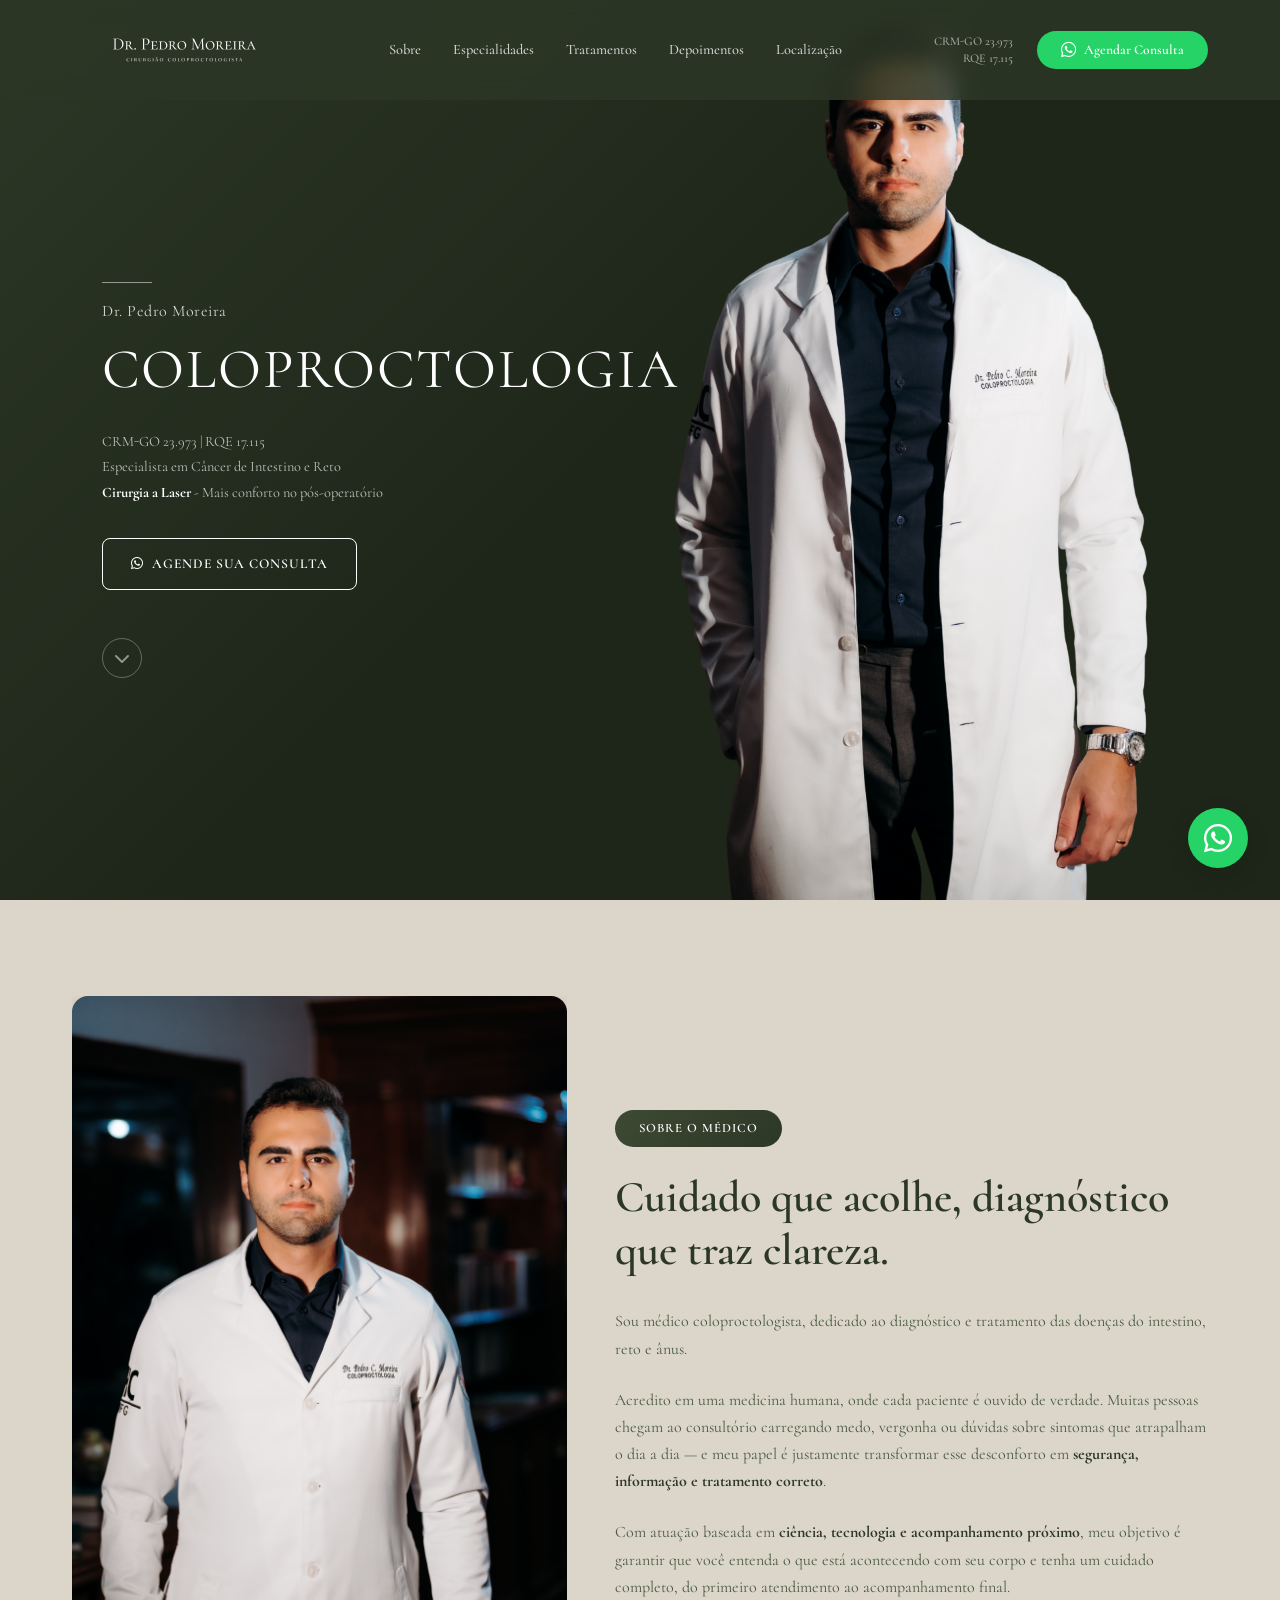
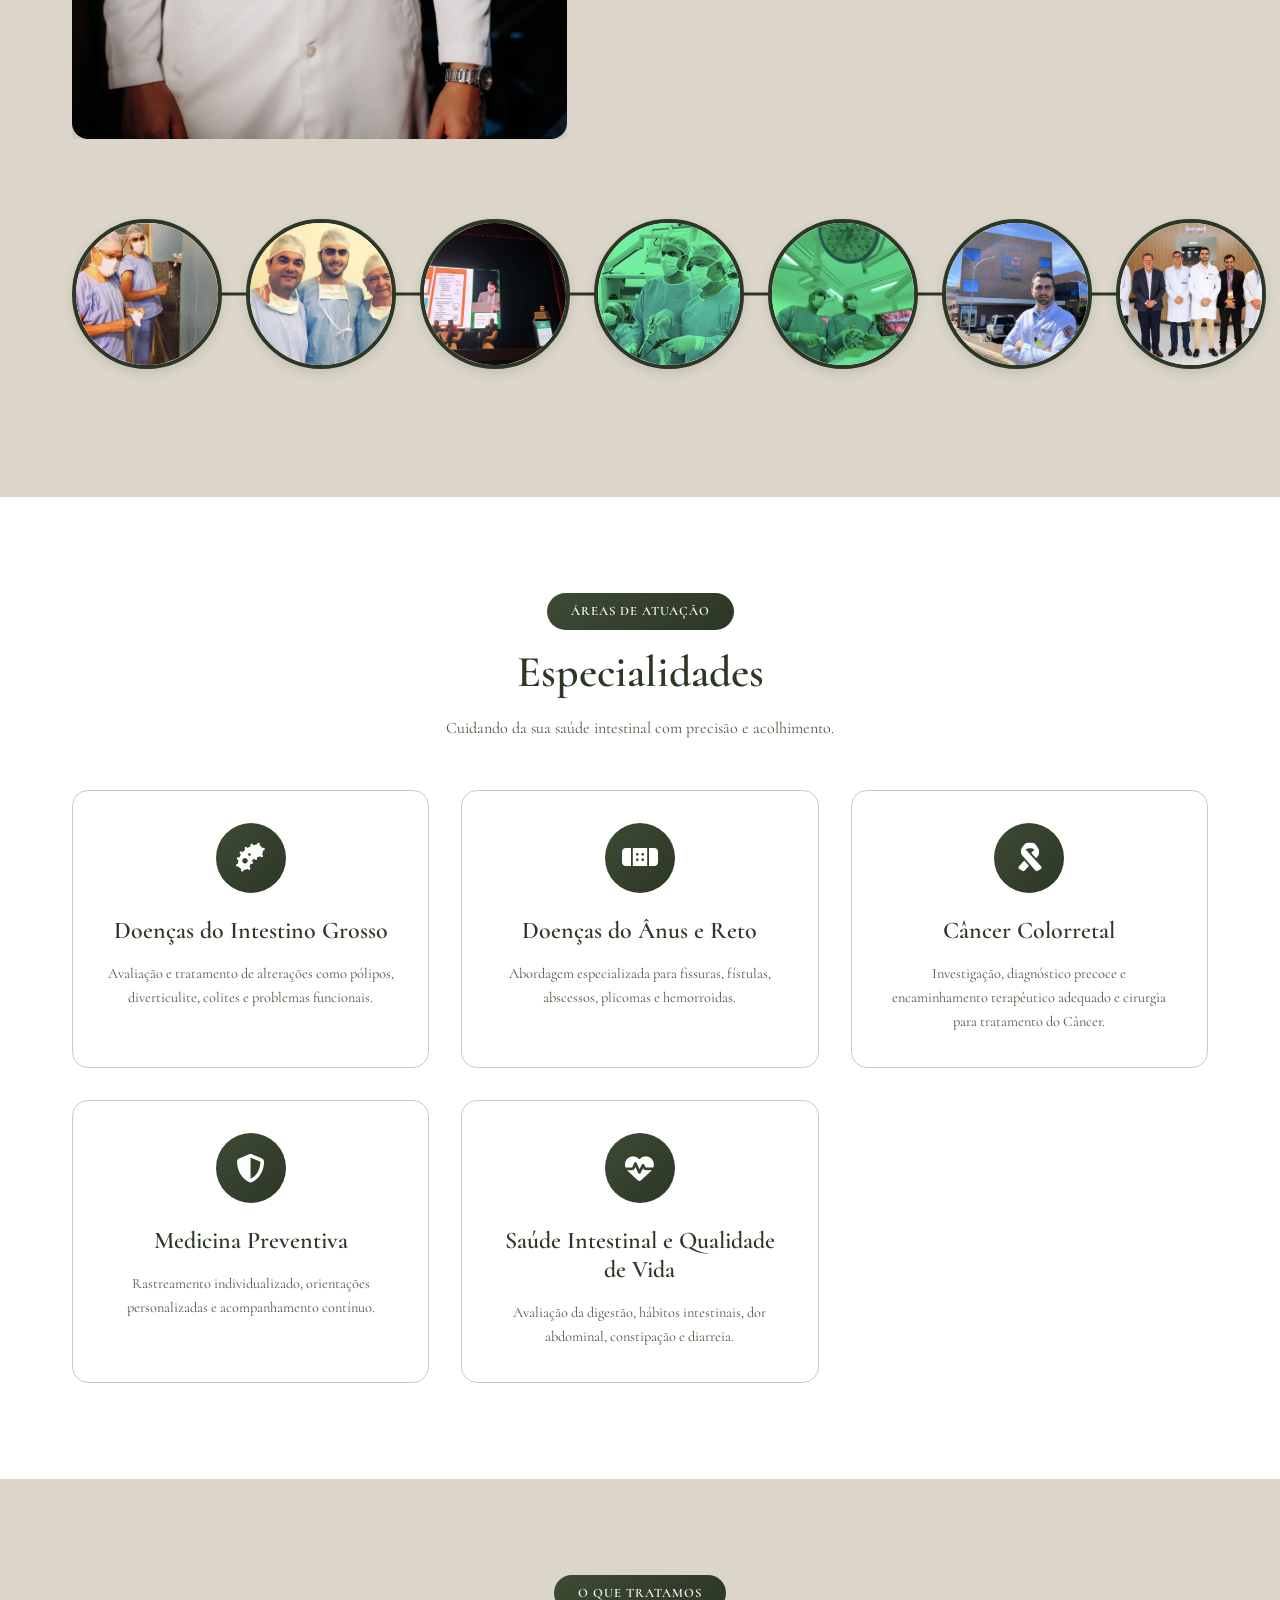
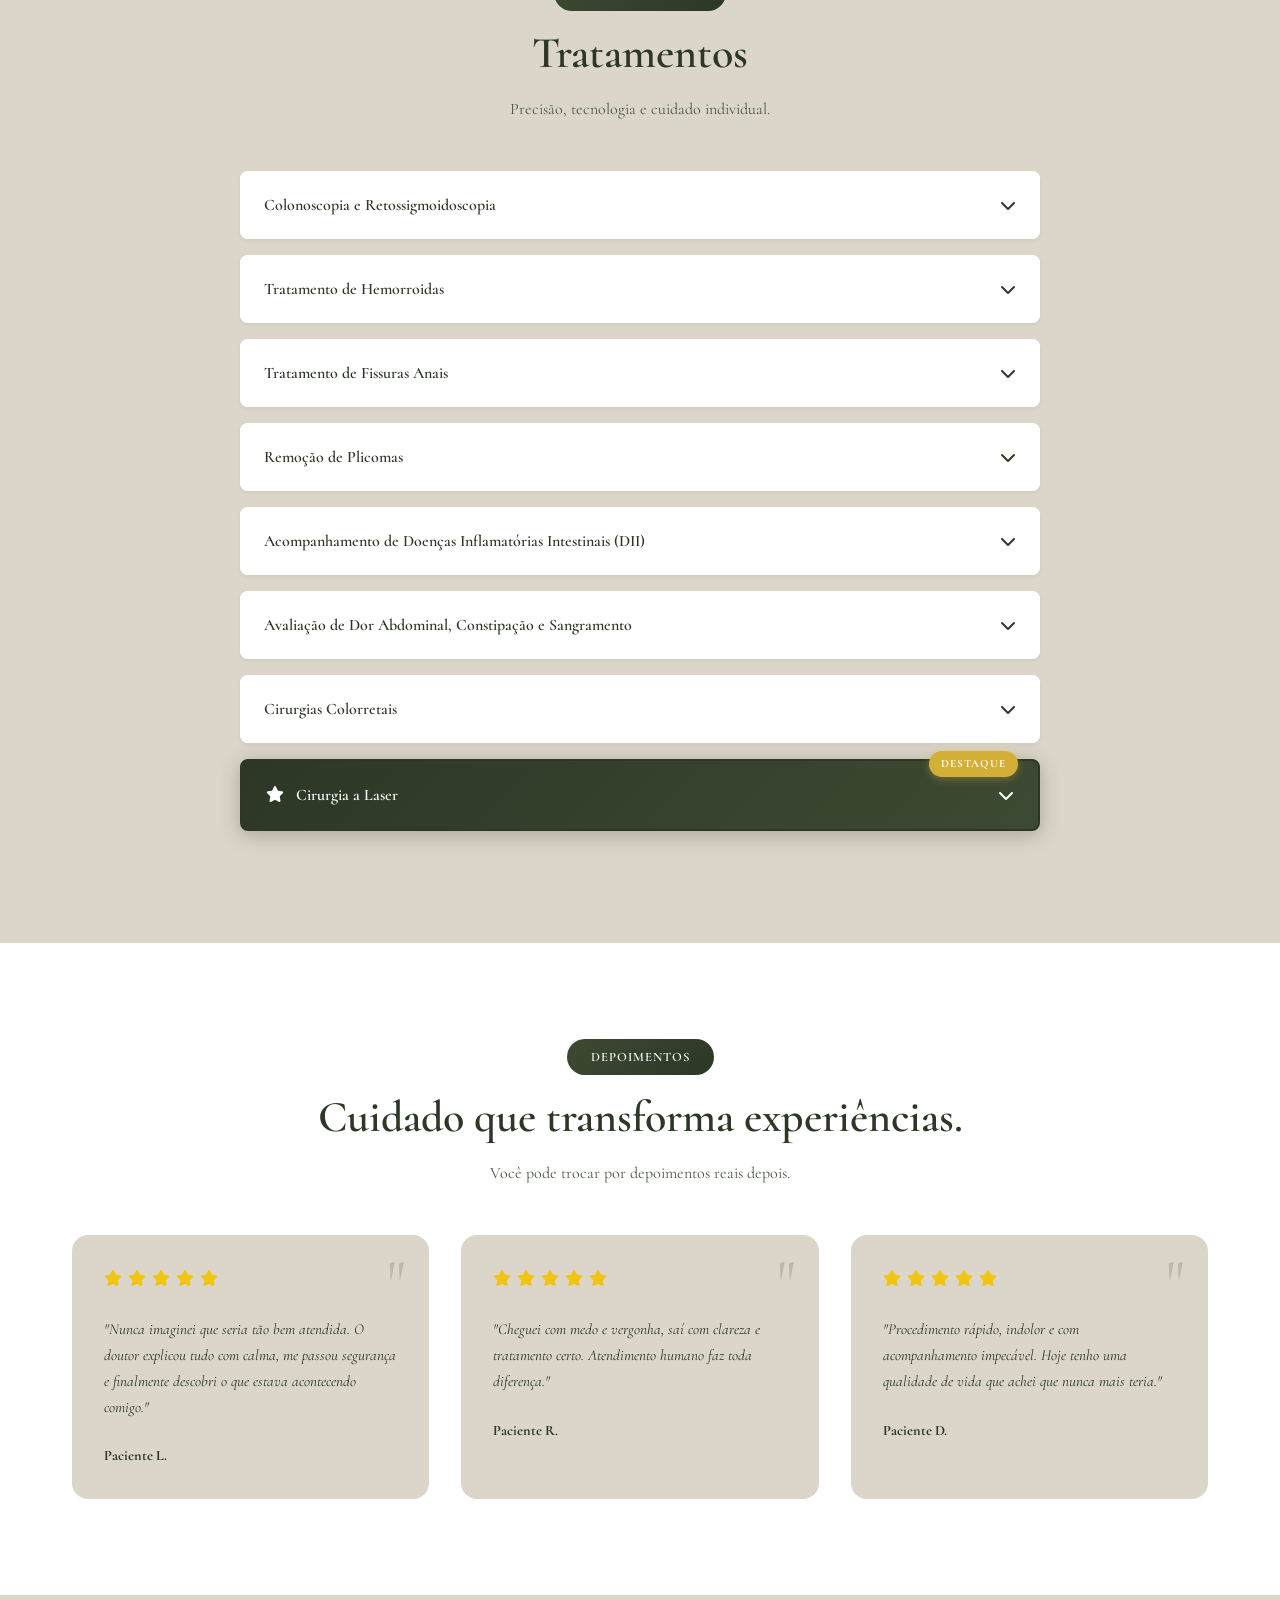
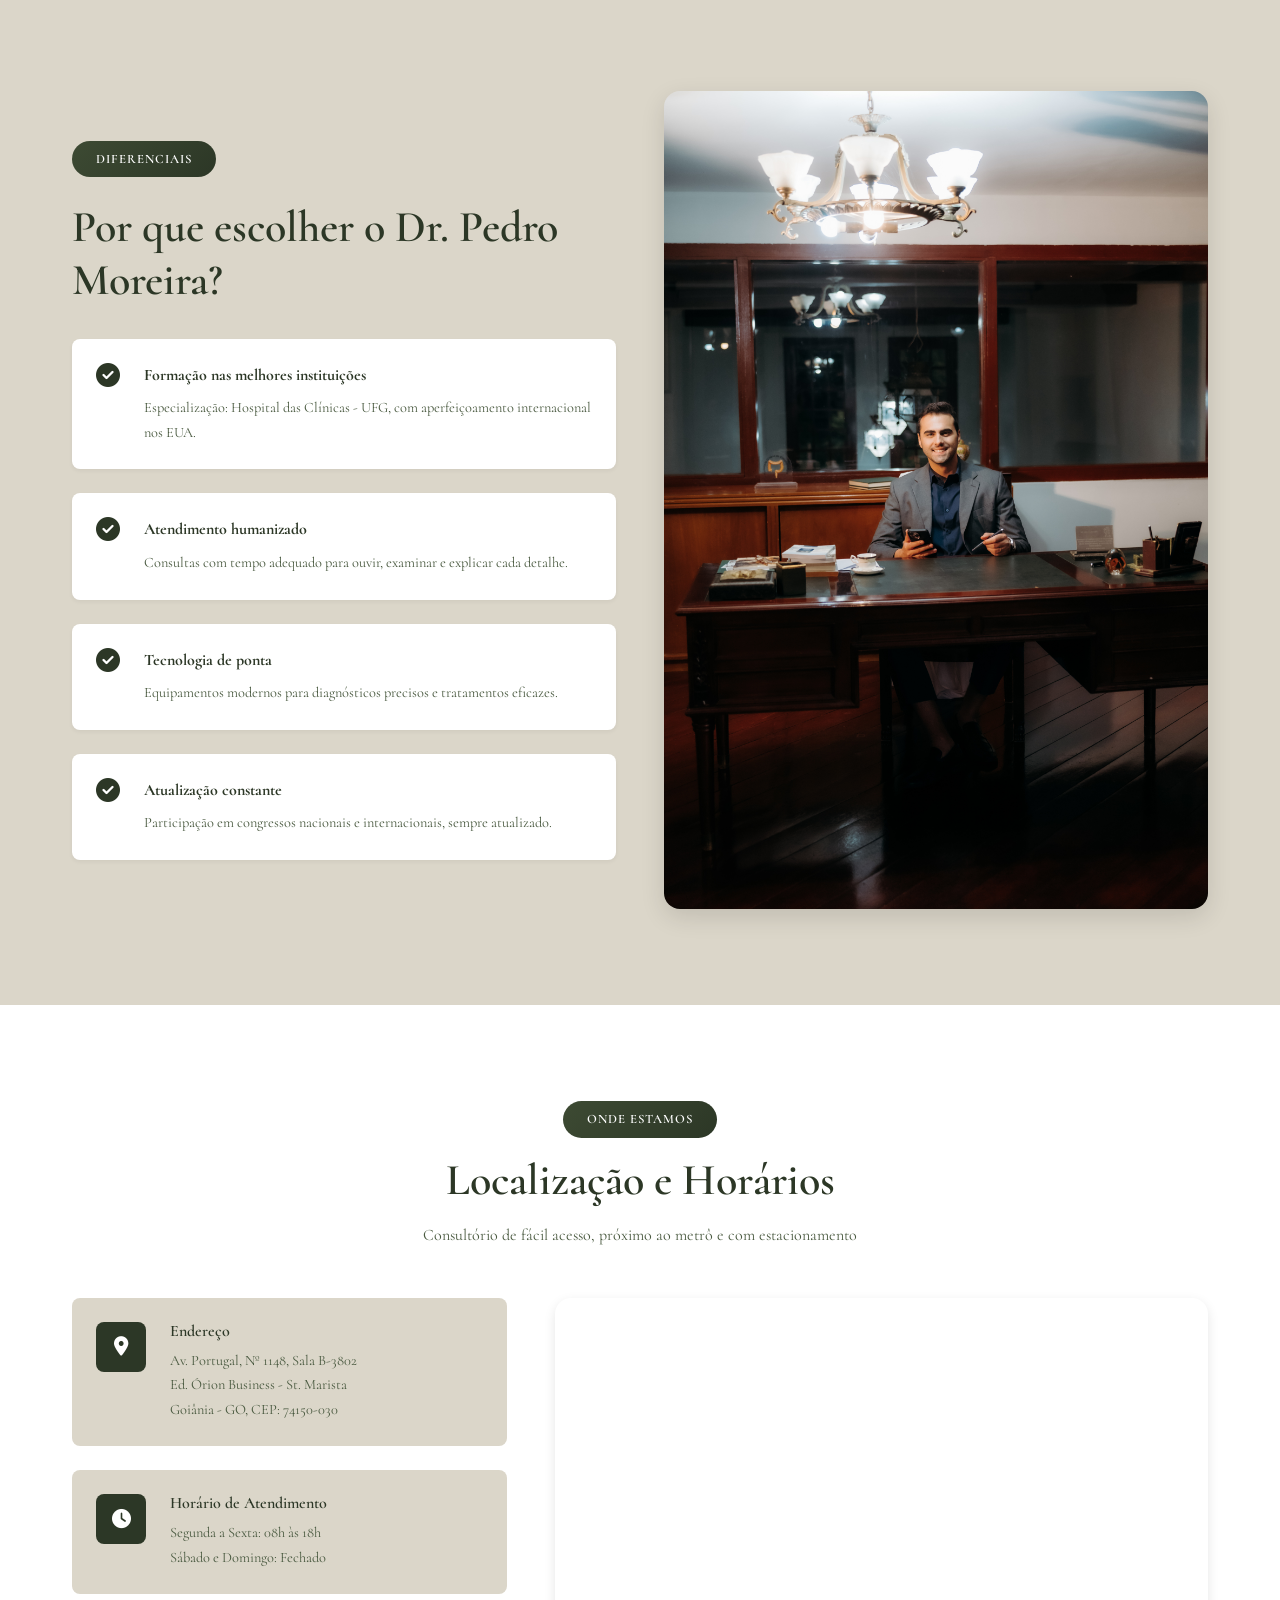
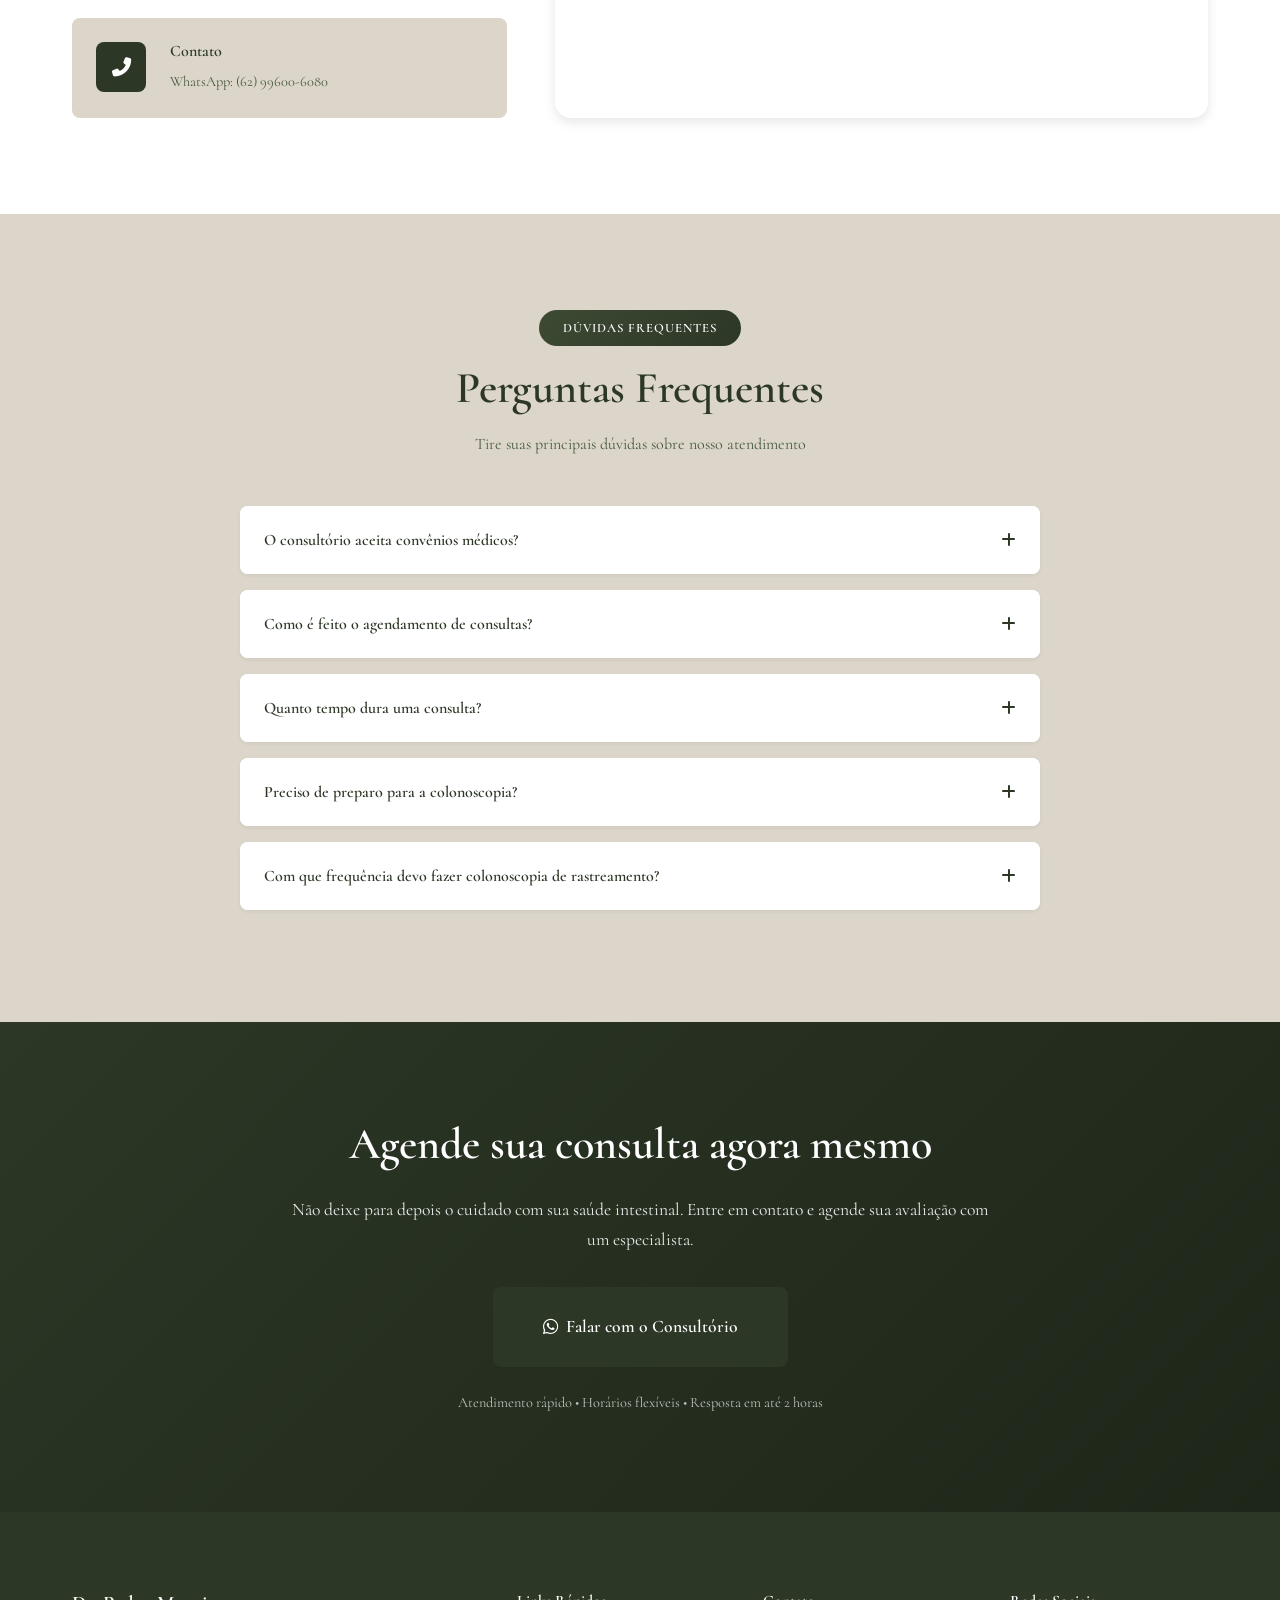
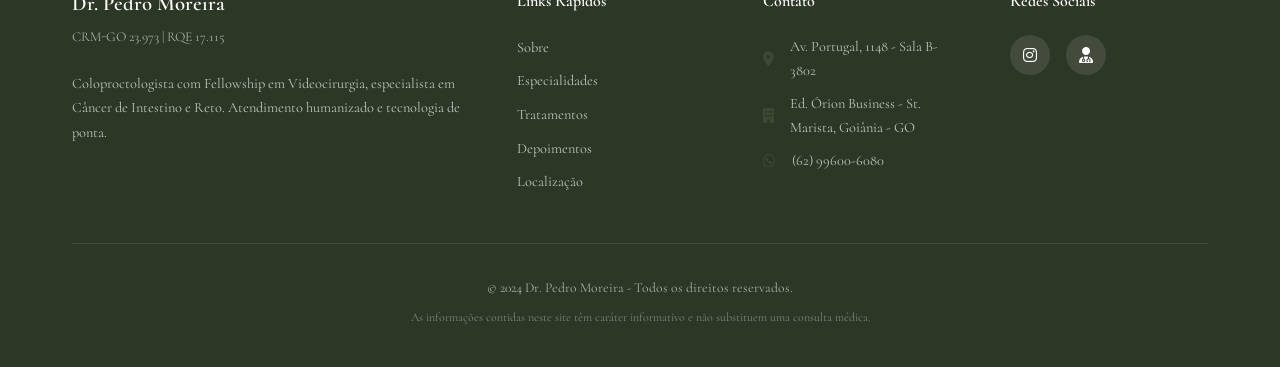
==== commit 08313e11: "ajuste geral" ====
--- a/index.html
+++ b/index.html
@@ -119,22 +119,34 @@
                     <p class="about-description">
                         Com atuação baseada em <strong>ciência, tecnologia e acompanhamento próximo</strong>, meu objetivo é garantir que você entenda o que está acontecendo com seu corpo e tenha um cuidado completo, do primeiro atendimento ao acompanhamento final.
                     </p>
-                    <div class="about-credentials">
-                        <div class="credential-item">
-                            <i class="fas fa-graduation-cap"></i>
-                            <span>Medicina: Universidade Evangélica de Goiás</span>
-                        </div>
-                        <div class="credential-item">
-                            <i class="fas fa-hospital"></i>
-                            <span>Especialização: Hospital das Clínicas - UFG</span>
-                        </div>
-                        <div class="credential-item">
-                            <i class="fas fa-award"></i>
-                            <span>Fellowship: Hospital de Amor - Barretos/SP</span>
-                        </div>
-                        <div class="credential-item">
-                            <i class="fas fa-globe-americas"></i>
-                            <span>Observership - Cleveland Clinic (EUA)</span>
+                </div>
+            </div>
+
+            <!-- Linha do Tempo com Imagens -->
+            <div class="timeline-section">
+                <div class="timeline-container">
+                    <div class="timeline-line"></div>
+                    <div class="timeline-images">
+                        <div class="timeline-item">
+                            <img src="images/img1.jpeg" alt="Trajetória Dr. Pedro">
+                        </div>
+                        <div class="timeline-item">
+                            <img src="images/img2.jpeg" alt="Trajetória Dr. Pedro">
+                        </div>
+                        <div class="timeline-item">
+                            <img src="images/img3.jpg" alt="Trajetória Dr. Pedro">
+                        </div>
+                        <div class="timeline-item">
+                            <img src="images/img4.jpg" alt="Trajetória Dr. Pedro">
+                        </div>
+                        <div class="timeline-item">
+                            <img src="images/img5.jpg" alt="Trajetória Dr. Pedro">
+                        </div>
+                        <div class="timeline-item">
+                            <img src="images/img6.jpg" alt="Trajetória Dr. Pedro">
+                        </div>
+                        <div class="timeline-item">
+                            <img src="images/img7.jpeg" alt="Trajetória Dr. Pedro">
                         </div>
                     </div>
                 </div>
--- a/styles.css
+++ b/styles.css
@@ -602,13 +602,19 @@
         position: relative;
         width: 100%;
         height: 100vh;
+        padding-top: 100px;
     }
 
     .hero-image img {
         width: 100%;
         height: 100%;
-        object-fit: contain;
-        object-position: center bottom;
+        object-fit: cover;
+        object-position: top center;
+    }
+
+    /* Esconder imagem na seção Sobre no mobile */
+    .about-image {
+        display: none;
     }
 
     .hero-dark .hero-bg {
@@ -757,6 +763,102 @@
     font-size: 0.85rem;
     font-weight: 500;
     color: var(--text-dark);
+}
+
+/* Timeline Section */
+.timeline-section {
+    margin-top: var(--spacing-xl);
+}
+
+.timeline-container {
+    position: relative;
+    padding: var(--spacing-lg) 0;
+}
+
+.timeline-line {
+    position: absolute;
+    top: 50%;
+    left: 0;
+    right: 0;
+    height: 3px;
+    background: var(--primary-color);
+    transform: translateY(-50%);
+    z-index: 0;
+}
+
+.timeline-images {
+    display: flex;
+    justify-content: space-between;
+    align-items: center;
+    position: relative;
+    z-index: 1;
+    gap: var(--spacing-md);
+}
+
+.timeline-item {
+    position: relative;
+    width: 150px;
+    height: 150px;
+    border-radius: 50%;
+    overflow: hidden;
+    border: 4px solid var(--primary-color);
+    background: var(--white);
+    box-shadow: var(--shadow-md);
+    transition: all var(--transition-normal);
+    flex-shrink: 0;
+}
+
+.timeline-item:hover {
+    transform: scale(1.1);
+    box-shadow: var(--shadow-lg);
+    border-color: var(--primary-light);
+}
+
+.timeline-item img {
+    width: 100%;
+    height: 100%;
+    object-fit: cover;
+    transition: transform var(--transition-slow);
+}
+
+.timeline-item:hover img {
+    transform: scale(1.1);
+}
+
+@media (max-width: 1200px) {
+    .timeline-item {
+        width: 130px;
+        height: 130px;
+    }
+}
+
+@media (max-width: 1024px) {
+    .timeline-item {
+        width: 110px;
+        height: 110px;
+    }
+}
+
+@media (max-width: 768px) {
+    .timeline-container {
+        overflow-x: auto;
+        padding-bottom: var(--spacing-md);
+    }
+
+    .timeline-images {
+        width: max-content;
+        padding: 0 var(--spacing-md);
+    }
+
+    .timeline-item {
+        width: 100px;
+        height: 100px;
+        border-width: 3px;
+    }
+
+    .timeline-line {
+        width: calc(100% + 40px);
+    }
 }
 
 /* ============================================
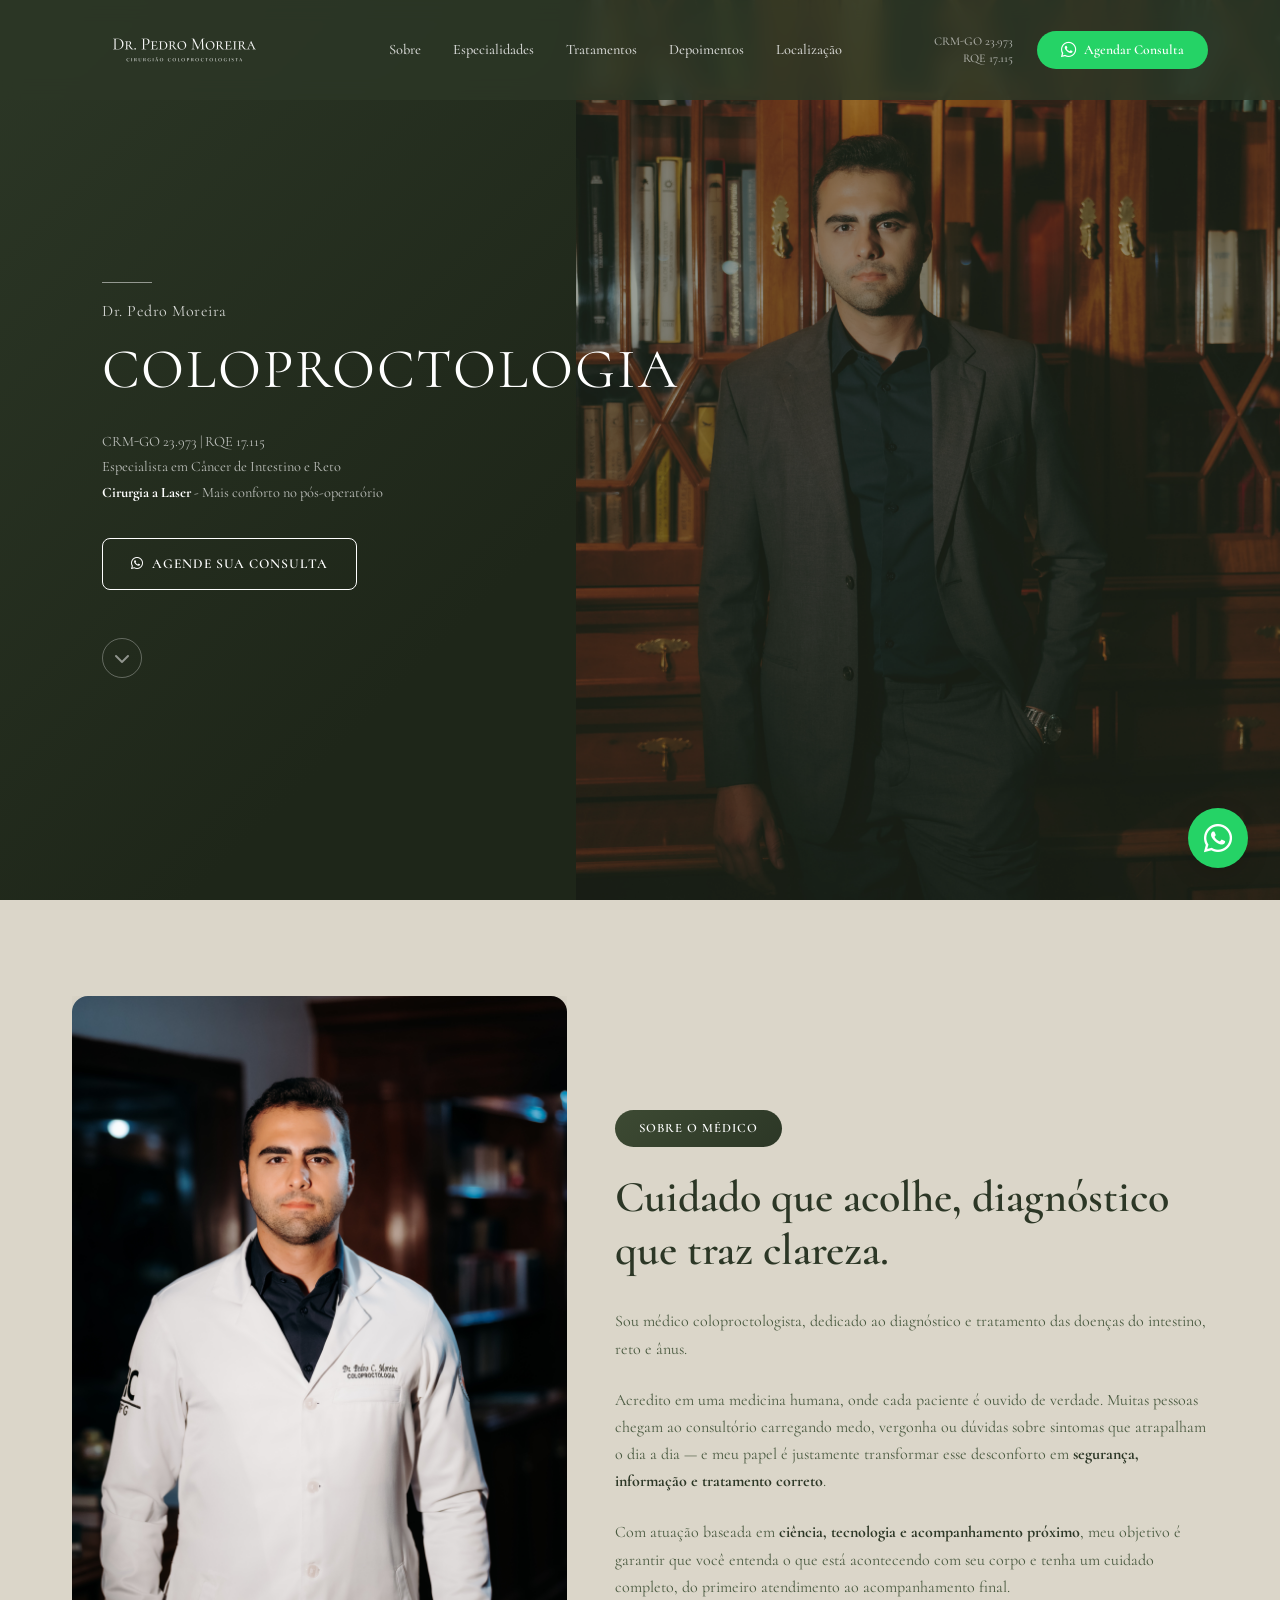
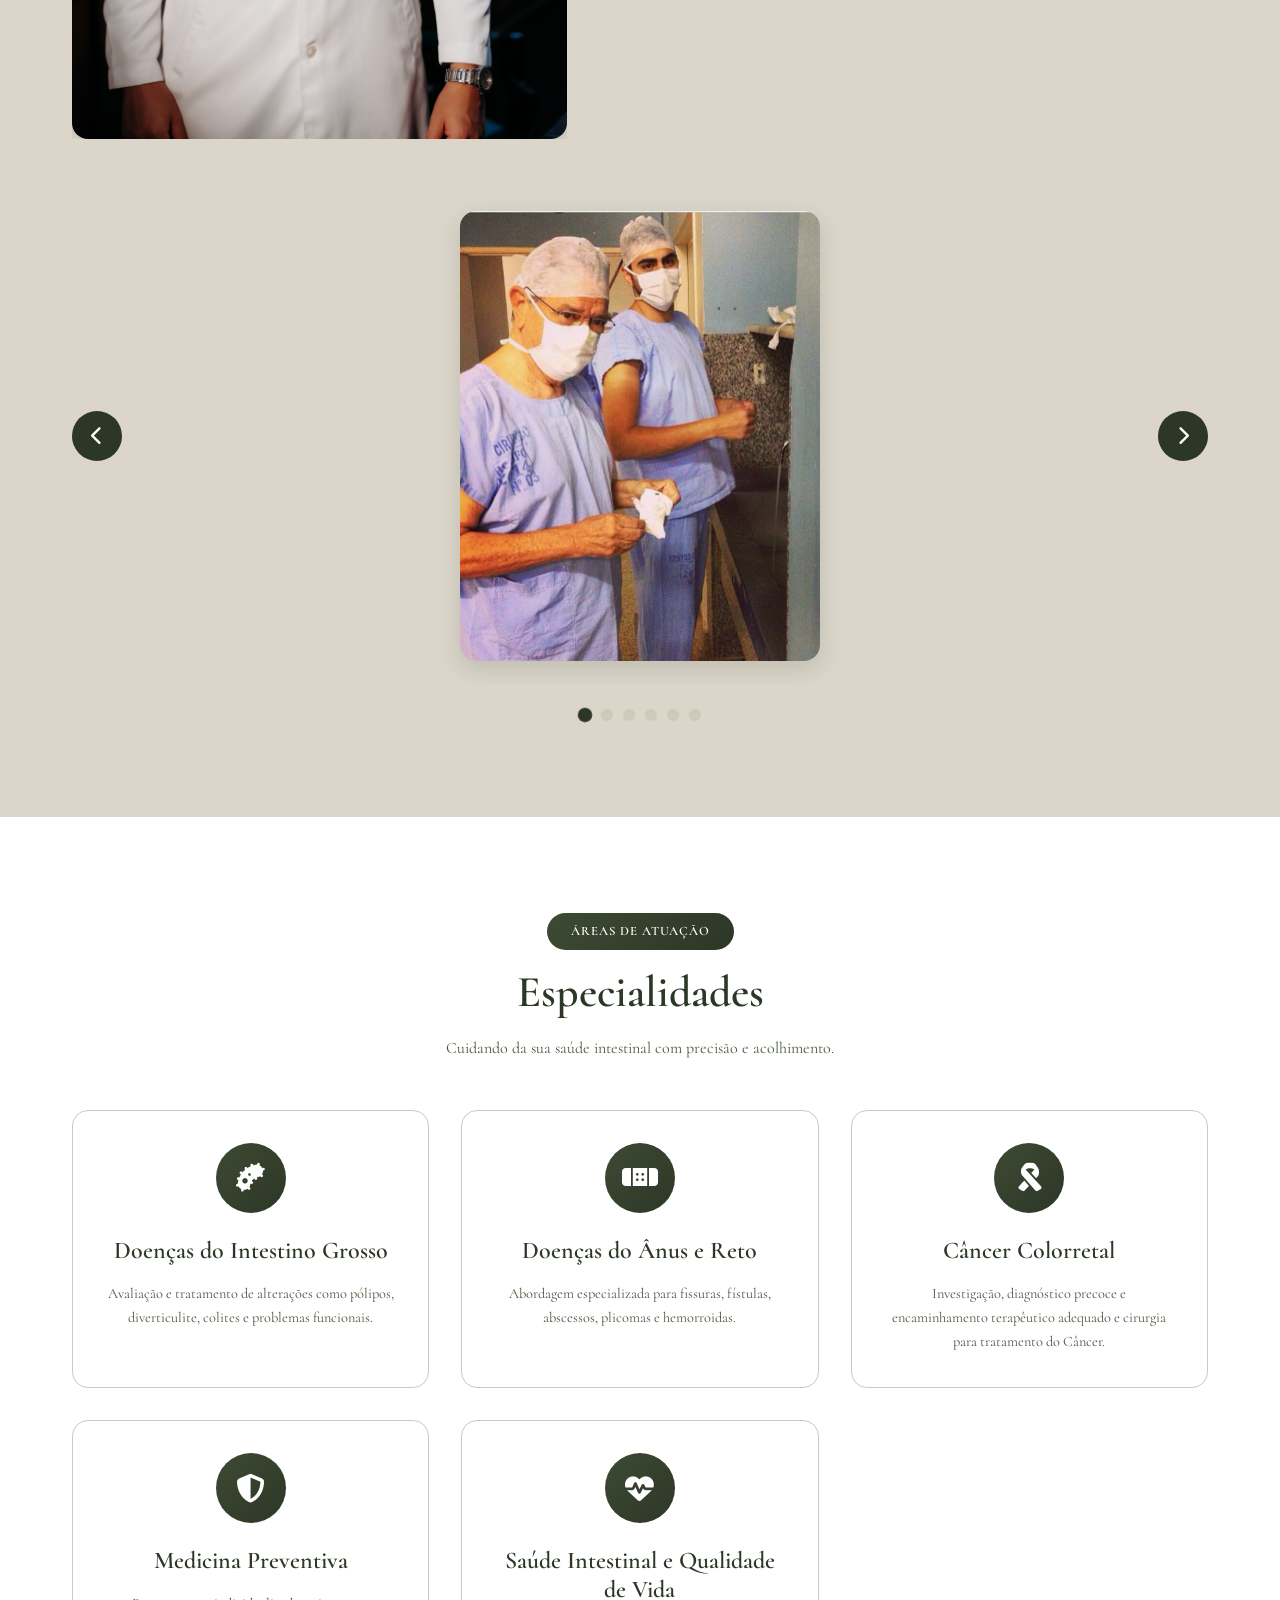
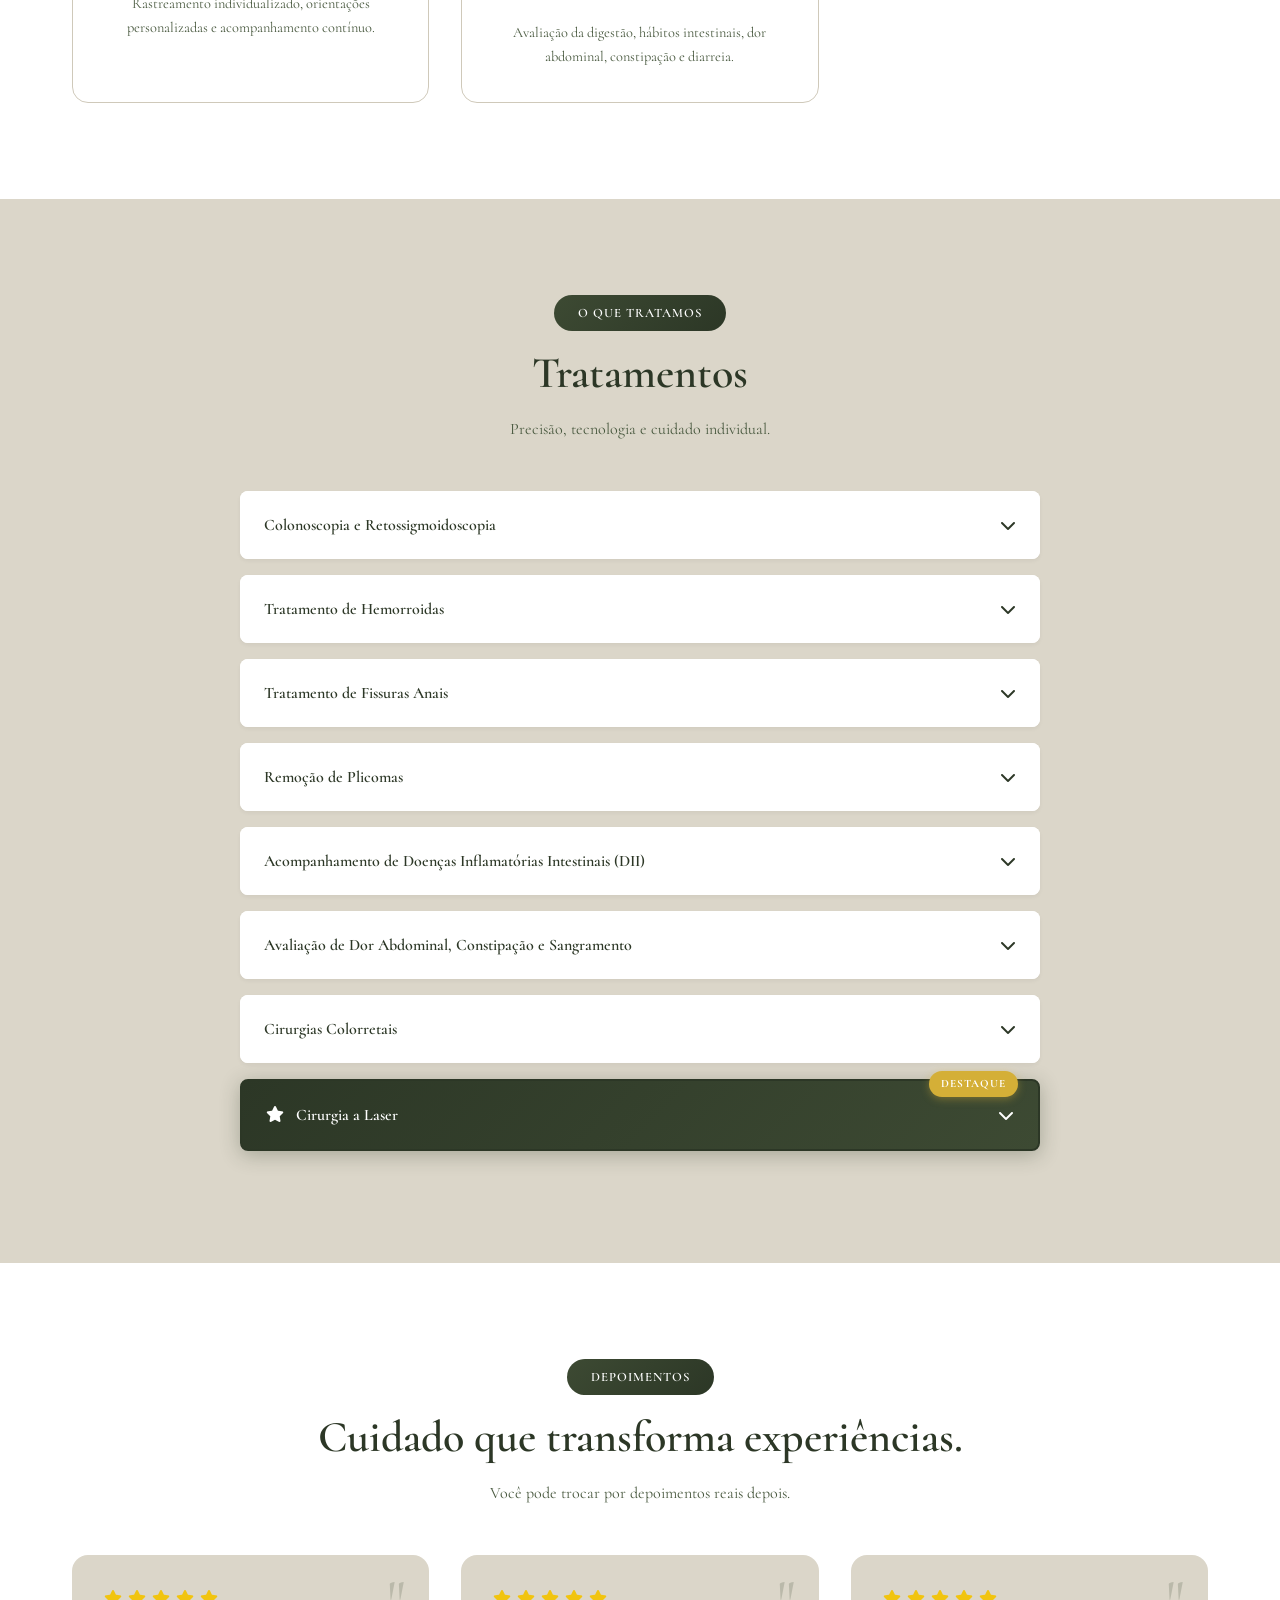
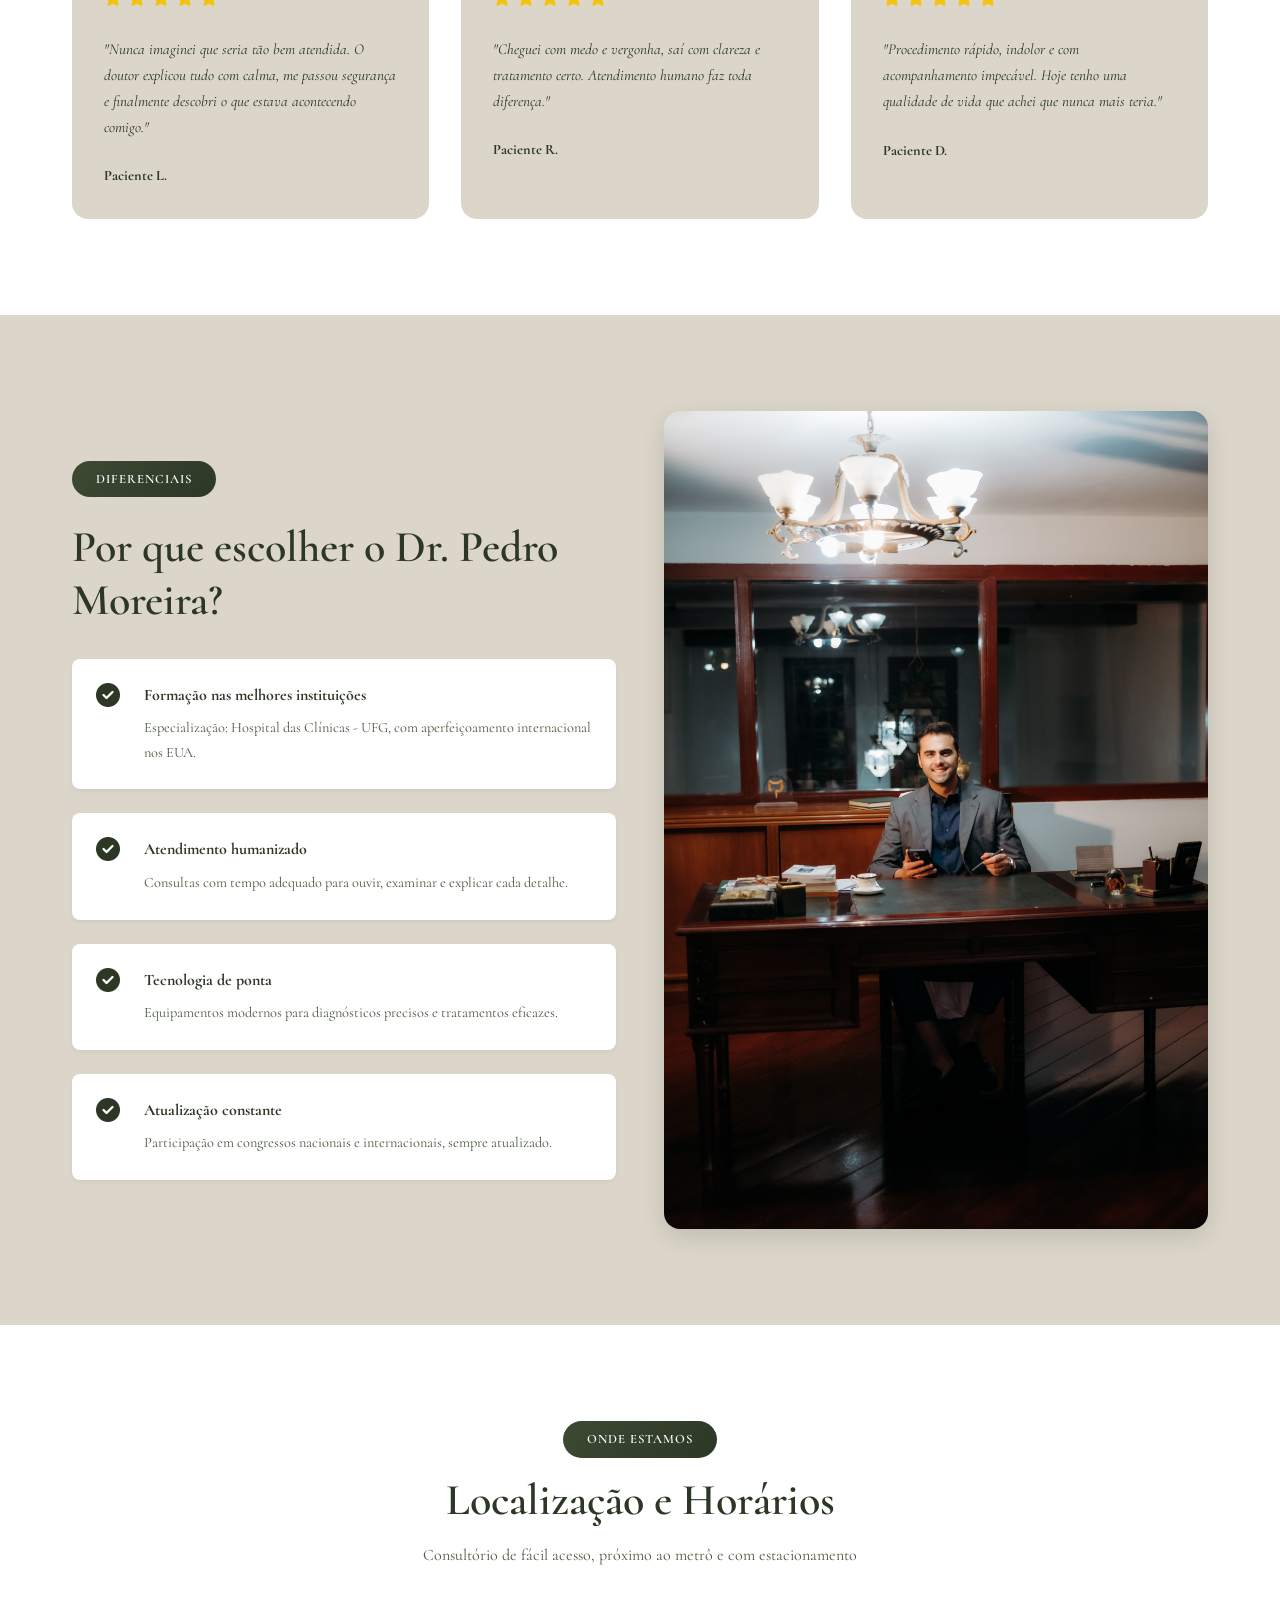
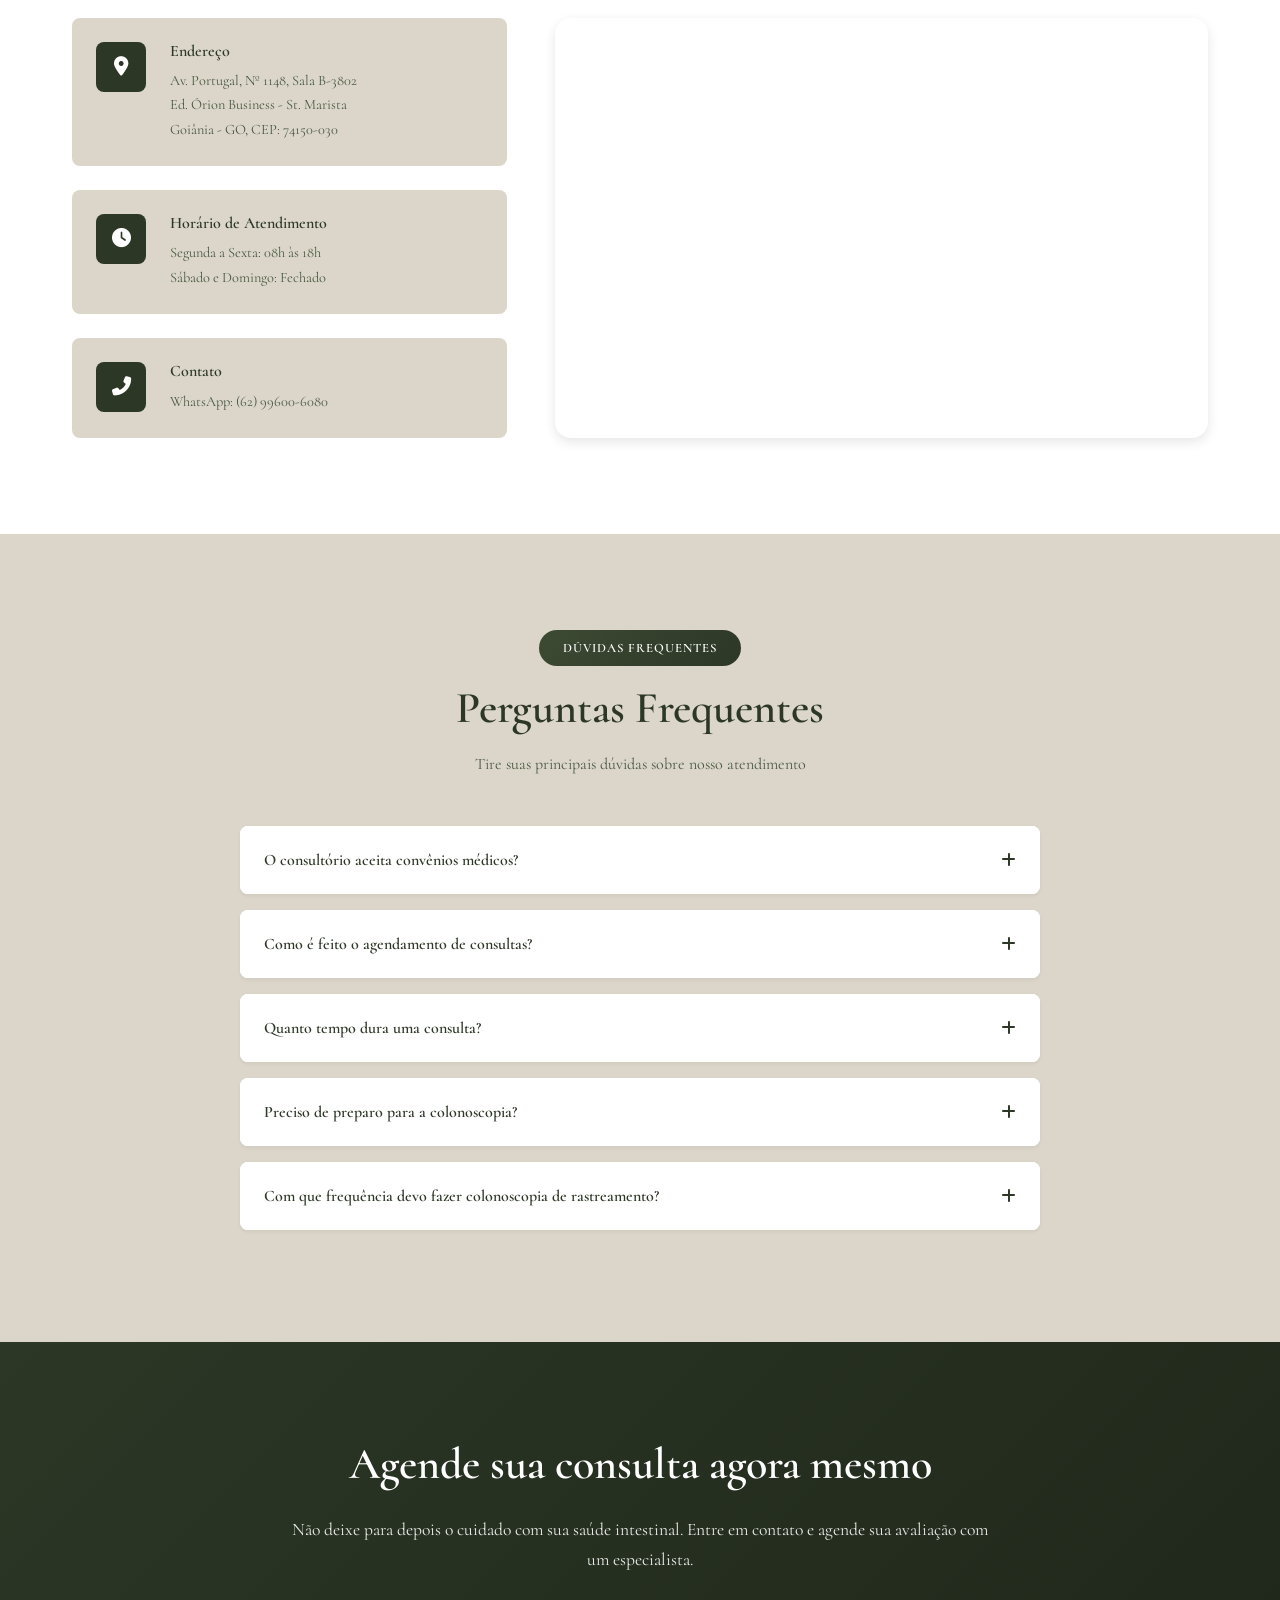
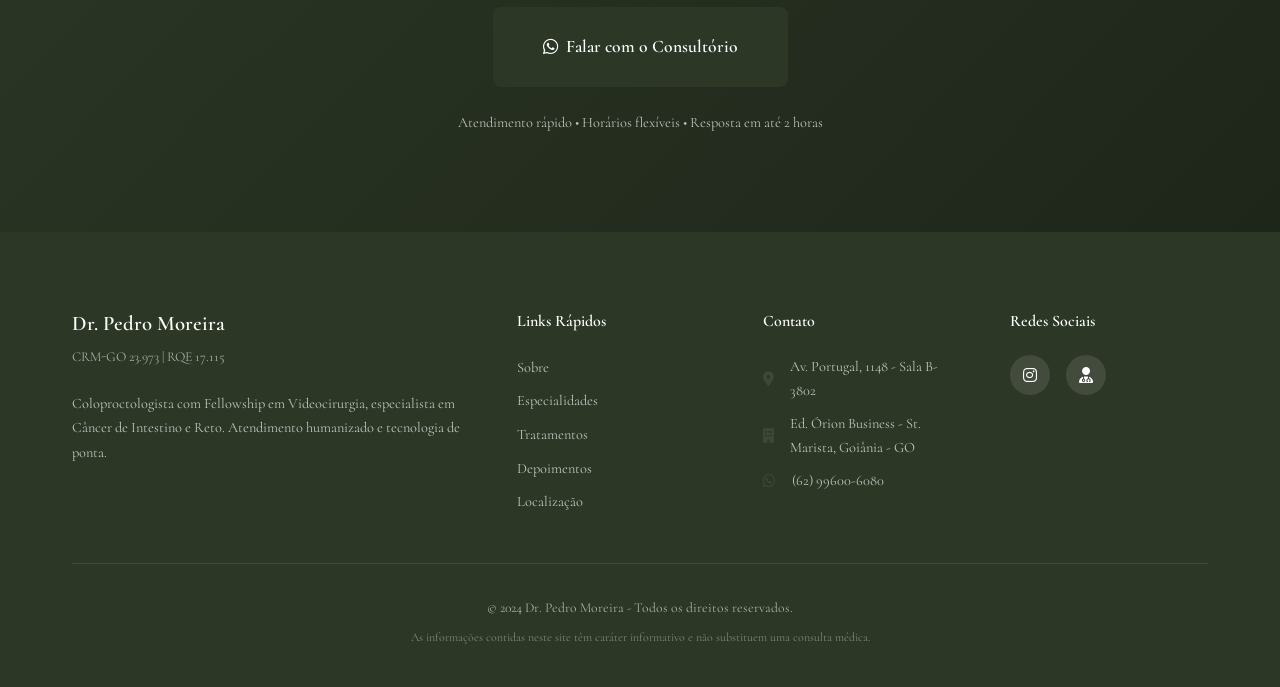
==== commit 02f4b32b: "ajuste geral" ====
--- a/index.html
+++ b/index.html
@@ -122,34 +122,39 @@
                 </div>
             </div>
 
-            <!-- Linha do Tempo com Imagens -->
-            <div class="timeline-section">
-                <div class="timeline-container">
-                    <div class="timeline-line"></div>
-                    <div class="timeline-images">
-                        <div class="timeline-item">
-                            <img src="images/img1.jpeg" alt="Trajetória Dr. Pedro">
-                        </div>
-                        <div class="timeline-item">
-                            <img src="images/img2.jpeg" alt="Trajetória Dr. Pedro">
-                        </div>
-                        <div class="timeline-item">
-                            <img src="images/img3.jpg" alt="Trajetória Dr. Pedro">
-                        </div>
-                        <div class="timeline-item">
-                            <img src="images/img4.jpg" alt="Trajetória Dr. Pedro">
-                        </div>
-                        <div class="timeline-item">
-                            <img src="images/img5.jpg" alt="Trajetória Dr. Pedro">
-                        </div>
-                        <div class="timeline-item">
-                            <img src="images/img6.jpg" alt="Trajetória Dr. Pedro">
-                        </div>
-                        <div class="timeline-item">
-                            <img src="images/img7.jpeg" alt="Trajetória Dr. Pedro">
-                        </div>
-                    </div>
-                </div>
+            <!-- Carrossel de Imagens -->
+            <div class="carousel-section">
+                <div class="carousel-container">
+                    <button class="carousel-btn carousel-prev" aria-label="Anterior">
+                        <i class="fas fa-chevron-left"></i>
+                    </button>
+                    <div class="carousel-track-container">
+                        <div class="carousel-track">
+                            <div class="carousel-slide">
+                                <img src="images/img1.png" alt="Trajetória Dr. Pedro">
+                            </div>
+                            <div class="carousel-slide">
+                                <img src="images/img2.png" alt="Trajetória Dr. Pedro">
+                            </div>
+                            <div class="carousel-slide">
+                                <img src="images/img3.png" alt="Trajetória Dr. Pedro">
+                            </div>
+                            <div class="carousel-slide">
+                                <img src="images/img4.png" alt="Trajetória Dr. Pedro">
+                            </div>
+                            <div class="carousel-slide">
+                                <img src="images/img5.png" alt="Trajetória Dr. Pedro">
+                            </div>
+                            <div class="carousel-slide">
+                                <img src="images/img6.png" alt="Trajetória Dr. Pedro">
+                            </div>
+                        </div>
+                    </div>
+                    <button class="carousel-btn carousel-next" aria-label="Próximo">
+                        <i class="fas fa-chevron-right"></i>
+                    </button>
+                </div>
+                <div class="carousel-dots"></div>
             </div>
         </div>
     </section>
--- a/styles.css
+++ b/styles.css
@@ -765,99 +765,111 @@
     color: var(--text-dark);
 }
 
-/* Timeline Section */
-.timeline-section {
+/* Carousel Section */
+.carousel-section {
     margin-top: var(--spacing-xl);
 }
 
-.timeline-container {
+.carousel-container {
     position: relative;
-    padding: var(--spacing-lg) 0;
-}
-
-.timeline-line {
-    position: absolute;
-    top: 50%;
-    left: 0;
-    right: 0;
-    height: 3px;
+    display: flex;
+    align-items: center;
+    gap: var(--spacing-md);
+}
+
+.carousel-track-container {
+    overflow: hidden;
+    flex: 1;
+    border-radius: var(--radius-lg);
+}
+
+.carousel-track {
+    display: flex;
+    transition: transform 0.5s ease;
+}
+
+.carousel-slide {
+    min-width: 100%;
+    display: flex;
+    justify-content: center;
+    align-items: center;
+    padding: var(--spacing-md);
+}
+
+.carousel-slide img {
+    max-width: 100%;
+    max-height: 450px;
+    object-fit: contain;
+    border-radius: var(--radius-lg);
+    box-shadow: var(--shadow-lg);
+}
+
+.carousel-btn {
+    width: 50px;
+    height: 50px;
+    border-radius: 50%;
     background: var(--primary-color);
-    transform: translateY(-50%);
-    z-index: 0;
-}
-
-.timeline-images {
-    display: flex;
-    justify-content: space-between;
-    align-items: center;
-    position: relative;
-    z-index: 1;
-    gap: var(--spacing-md);
-}
-
-.timeline-item {
-    position: relative;
-    width: 150px;
-    height: 150px;
-    border-radius: 50%;
-    overflow: hidden;
-    border: 4px solid var(--primary-color);
-    background: var(--white);
-    box-shadow: var(--shadow-md);
+    color: var(--white);
+    border: none;
+    cursor: pointer;
+    display: flex;
+    align-items: center;
+    justify-content: center;
     transition: all var(--transition-normal);
     flex-shrink: 0;
 }
 
-.timeline-item:hover {
+.carousel-btn:hover {
+    background: var(--primary-dark);
     transform: scale(1.1);
-    box-shadow: var(--shadow-lg);
-    border-color: var(--primary-light);
-}
-
-.timeline-item img {
-    width: 100%;
-    height: 100%;
-    object-fit: cover;
-    transition: transform var(--transition-slow);
-}
-
-.timeline-item:hover img {
-    transform: scale(1.1);
-}
-
-@media (max-width: 1200px) {
-    .timeline-item {
-        width: 130px;
-        height: 130px;
-    }
-}
-
-@media (max-width: 1024px) {
-    .timeline-item {
-        width: 110px;
-        height: 110px;
-    }
+}
+
+.carousel-btn i {
+    font-size: 1.2rem;
+}
+
+.carousel-dots {
+    display: flex;
+    justify-content: center;
+    gap: 10px;
+    margin-top: var(--spacing-md);
+}
+
+.carousel-dot {
+    width: 12px;
+    height: 12px;
+    border-radius: 50%;
+    background: var(--border-color);
+    cursor: pointer;
+    transition: all var(--transition-normal);
+}
+
+.carousel-dot.active {
+    background: var(--primary-color);
+    transform: scale(1.2);
+}
+
+.carousel-dot:hover {
+    background: var(--primary-light);
 }
 
 @media (max-width: 768px) {
-    .timeline-container {
-        overflow-x: auto;
-        padding-bottom: var(--spacing-md);
-    }
-
-    .timeline-images {
-        width: max-content;
-        padding: 0 var(--spacing-md);
-    }
-
-    .timeline-item {
-        width: 100px;
-        height: 100px;
-        border-width: 3px;
-    }
-
-    .timeline-line {
-        width: calc(100% + 40px);
+    .carousel-btn {
+        width: 40px;
+        height: 40px;
+    }
+
+    .carousel-btn i {
+        font-size: 1rem;
+    }
+
+    .carousel-slide img {
+        max-height: 300px;
+    }
+
+    .carousel-dot {
+        width: 10px;
+        height: 10px;
     }
 }
 
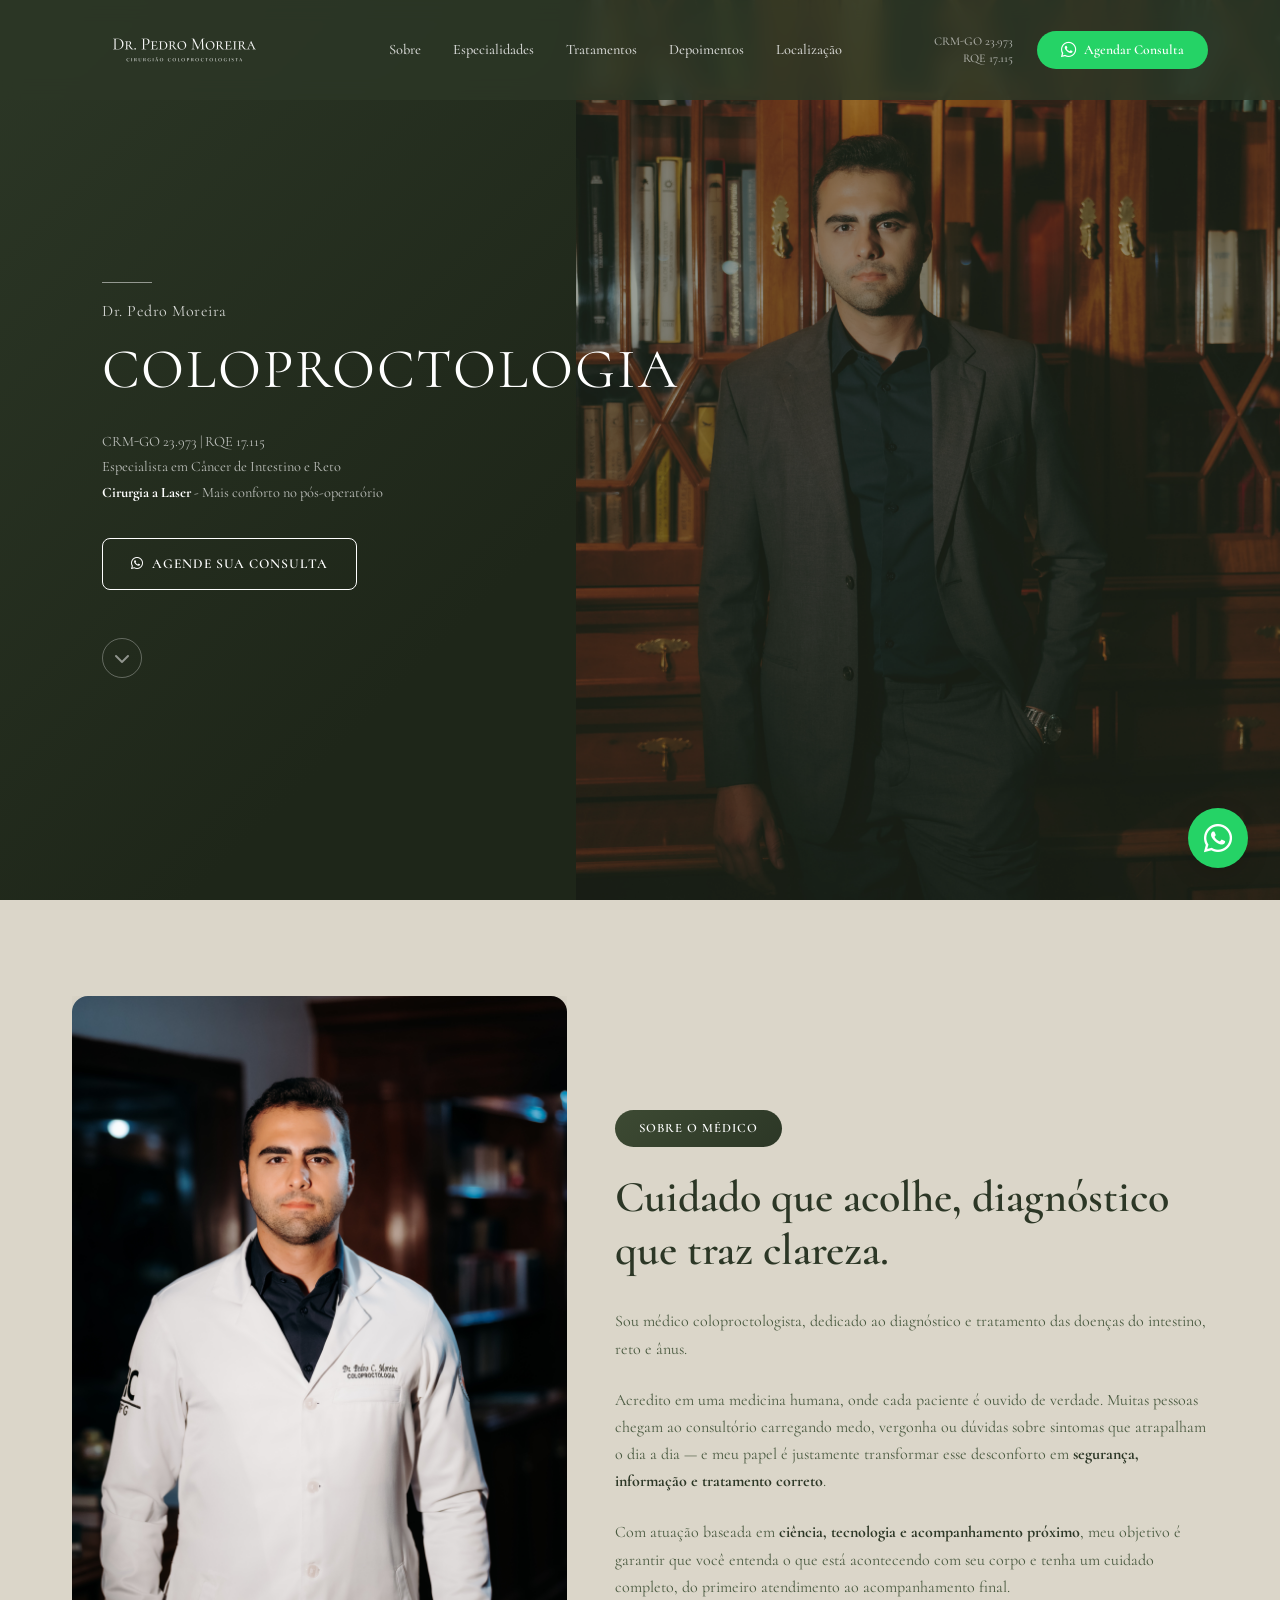
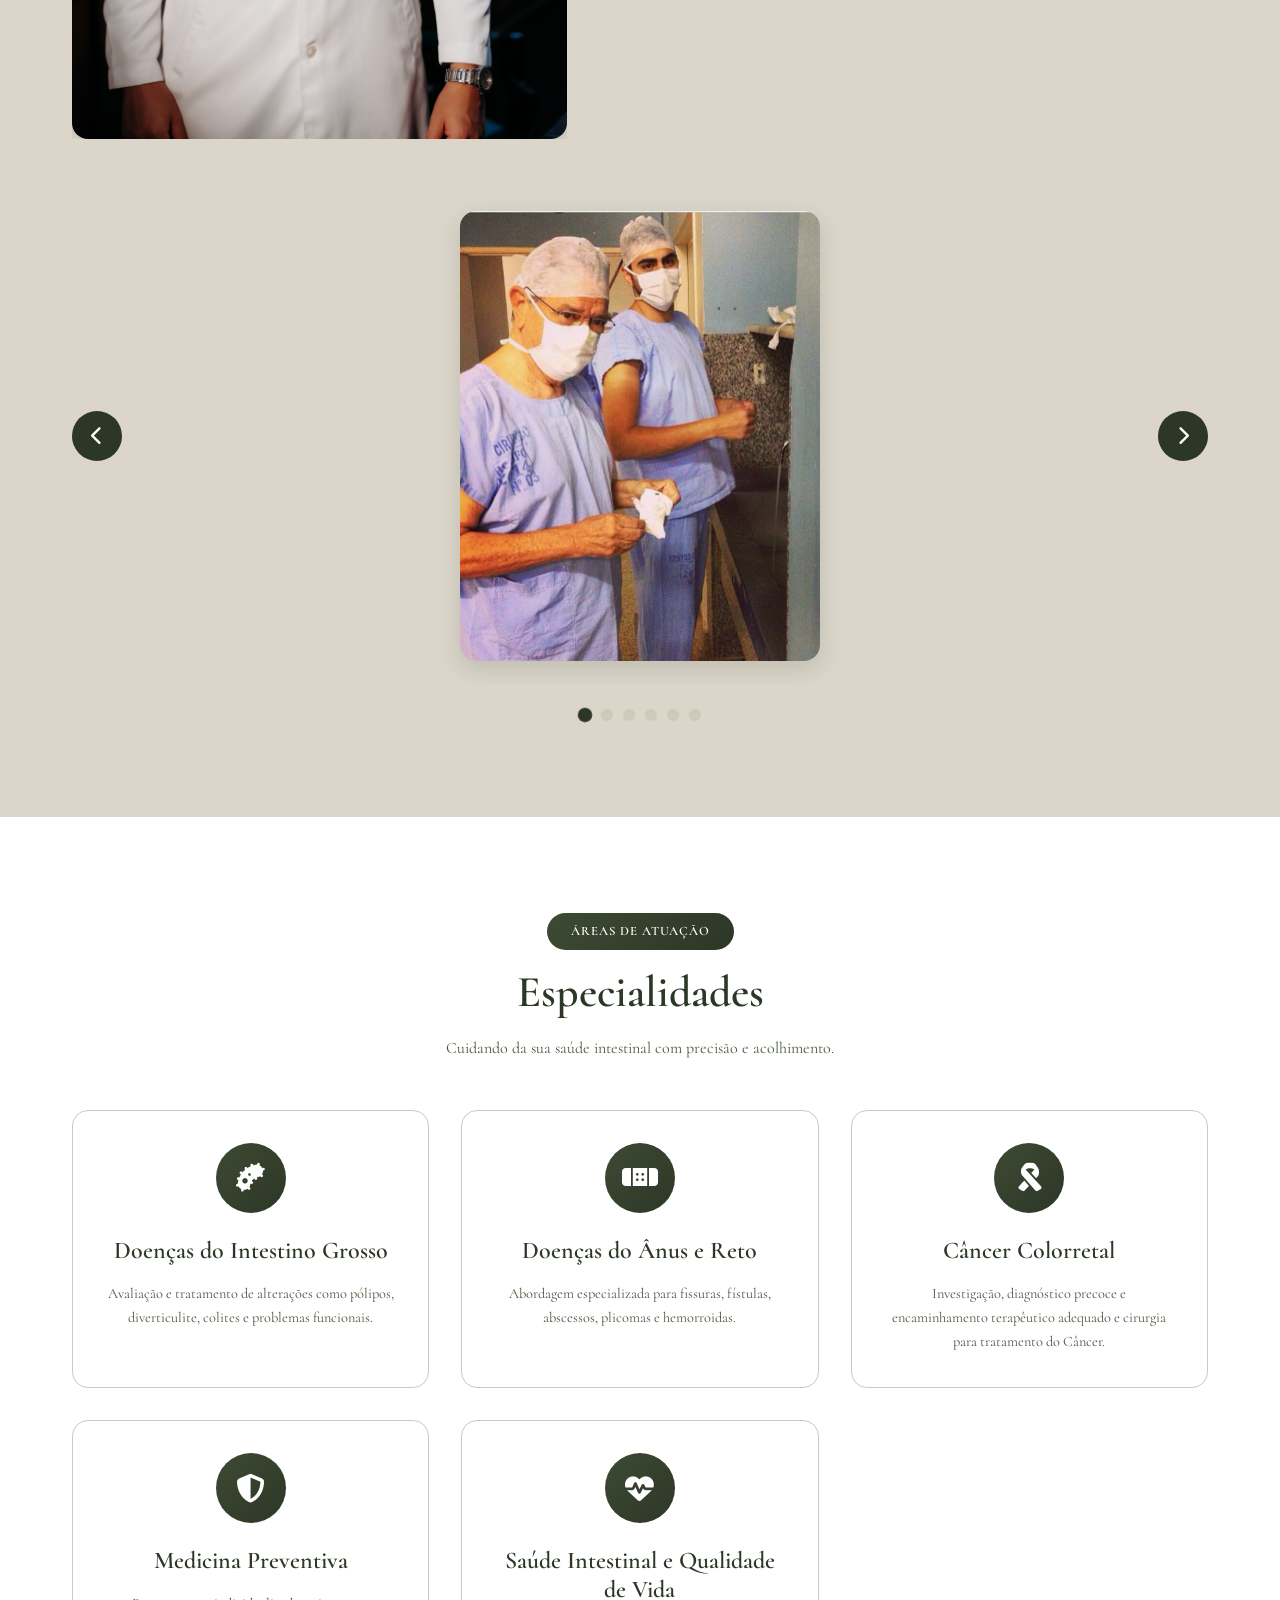
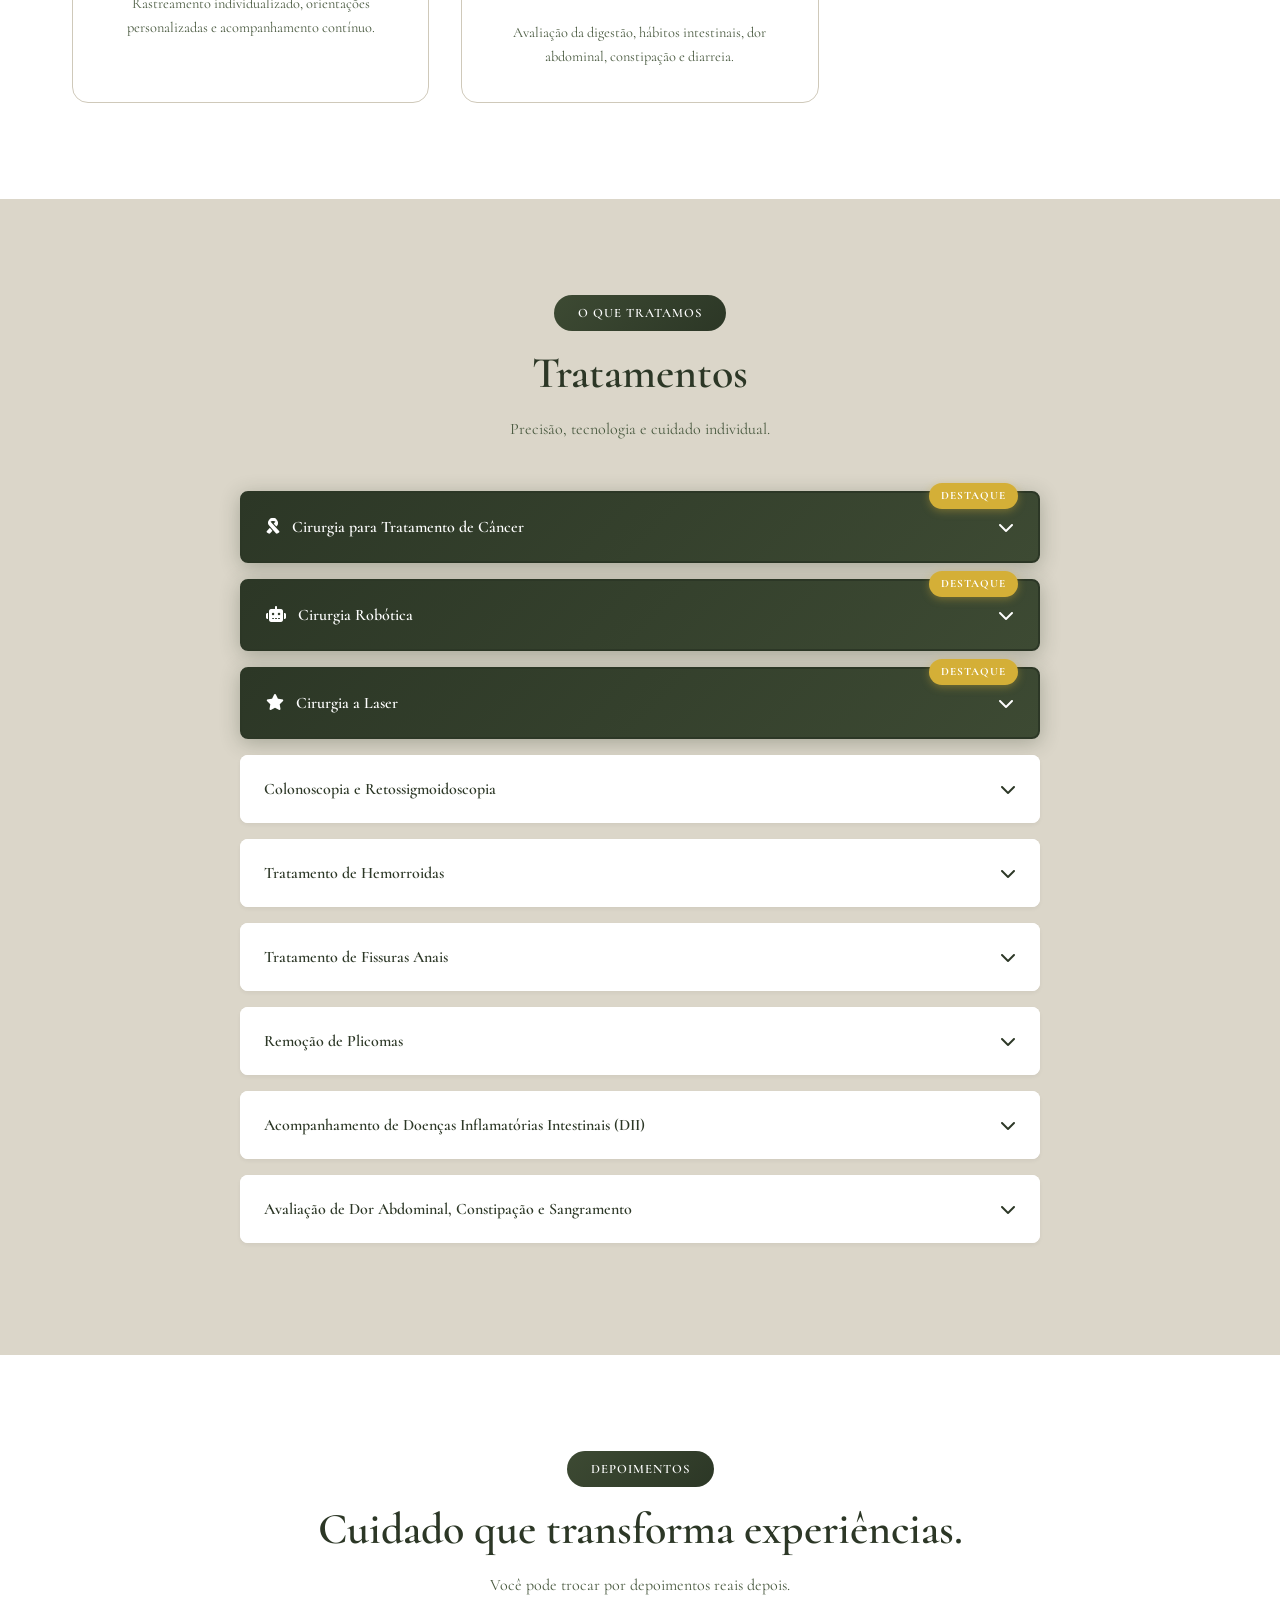
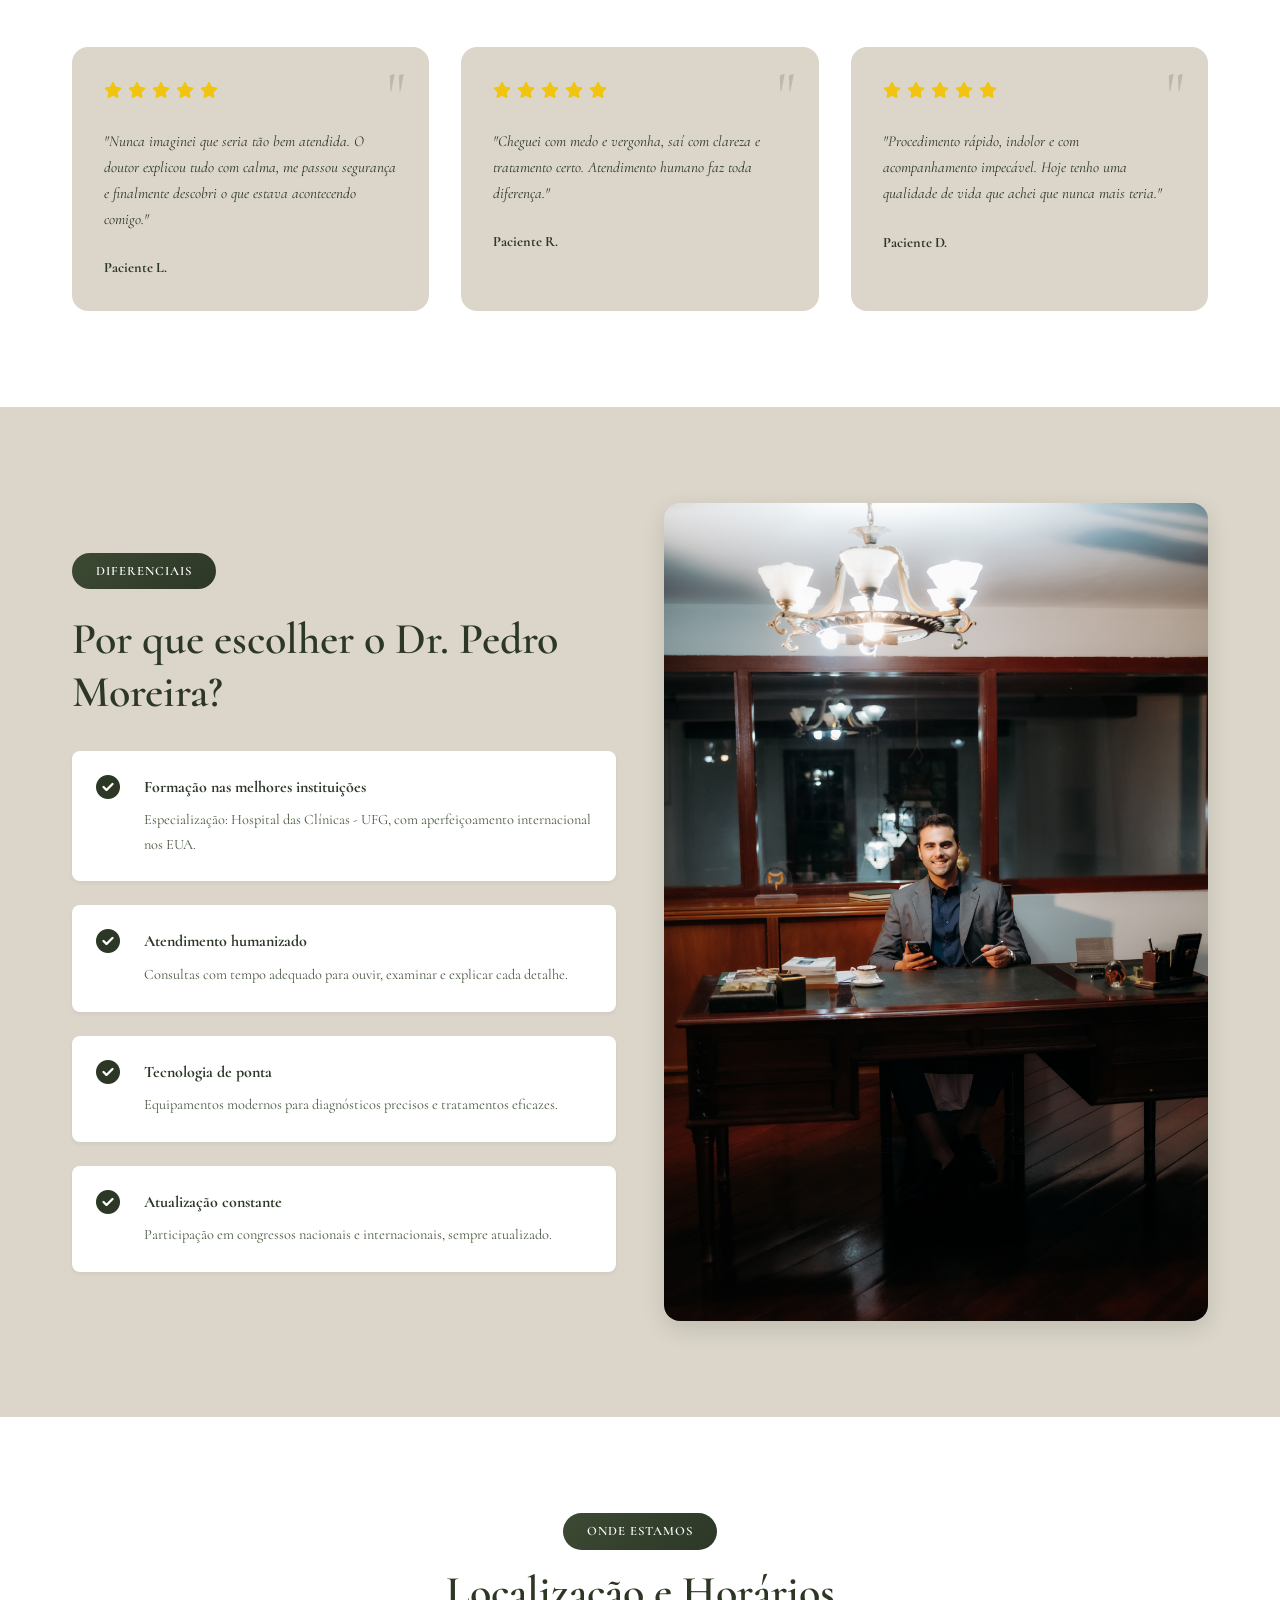
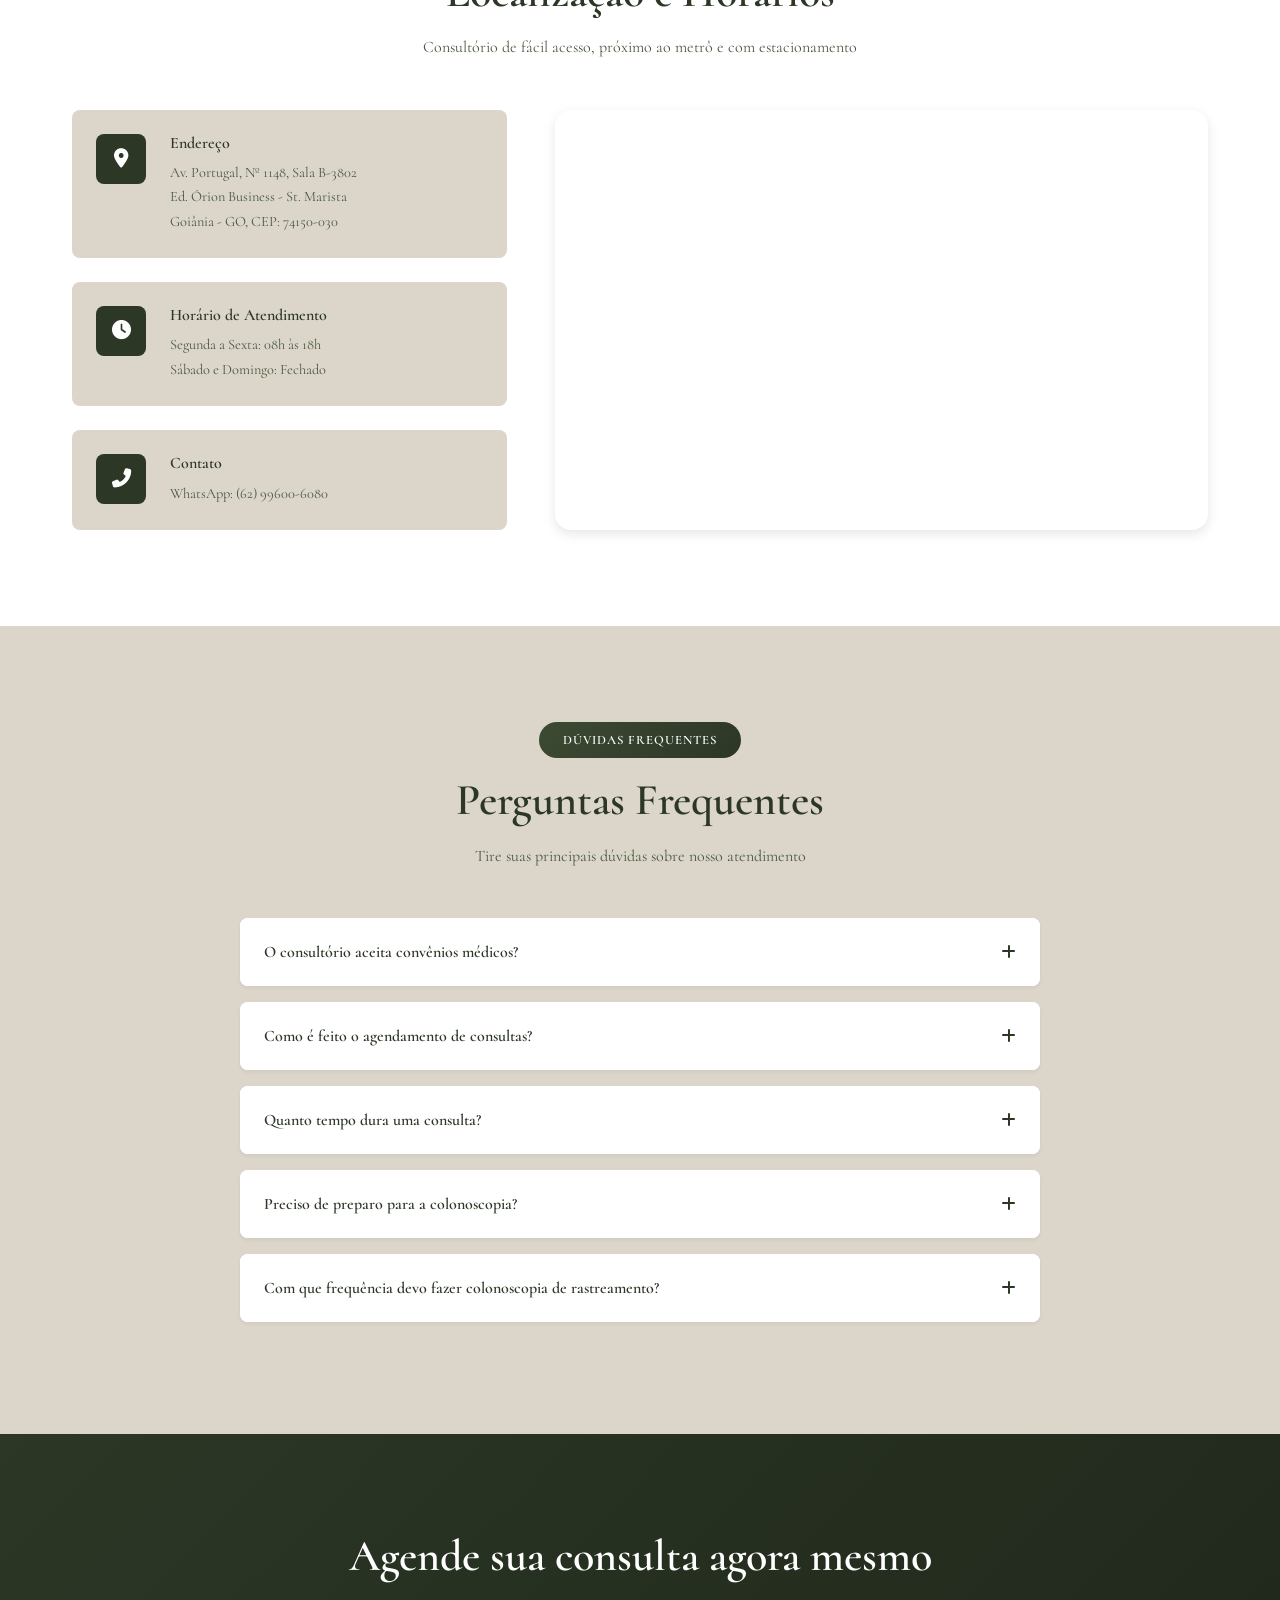
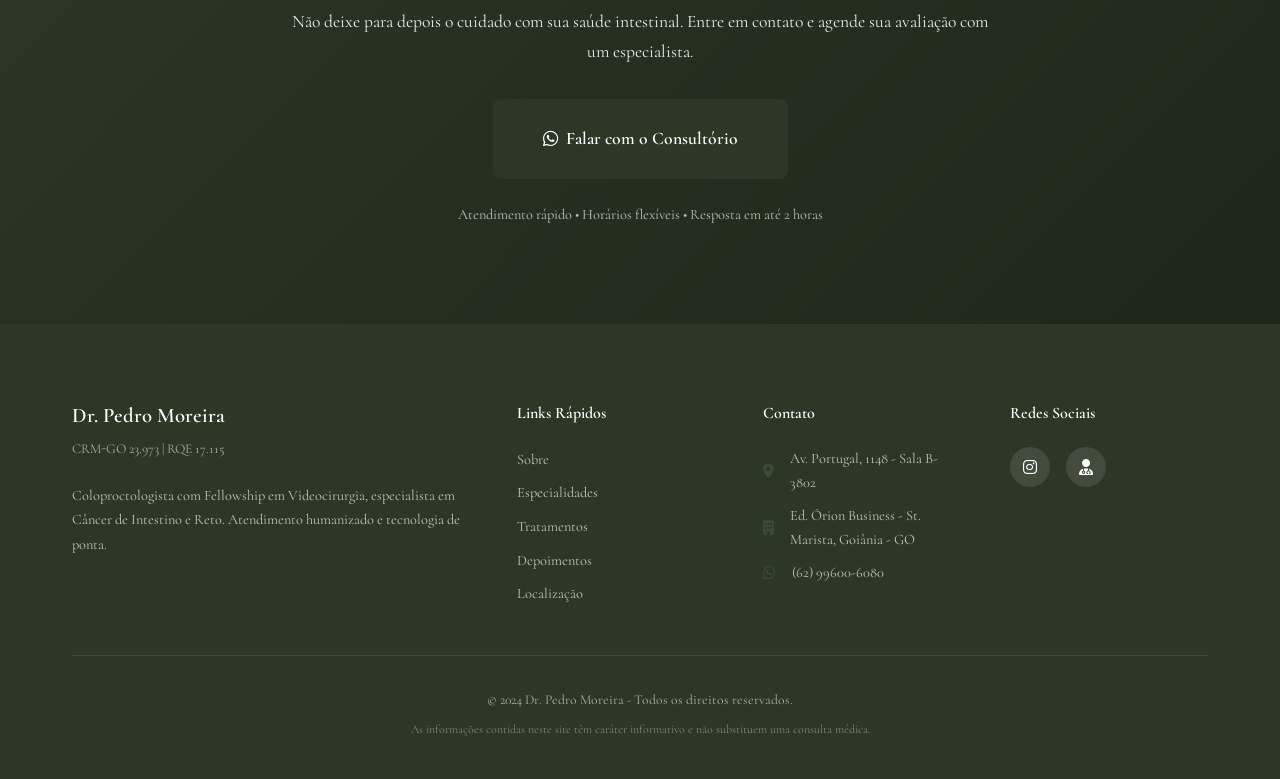
==== commit 01e7b813: "ajuste gerais do cliente" ====
--- a/index.html
+++ b/index.html
@@ -216,84 +216,94 @@
                 <p class="section-subtitle">Precisão, tecnologia e cuidado individual.</p>
             </div>
             <div class="treatments-accordion">
-                <!-- Tratamento 1 -->
-                <div class="treatment-item">
-                    <button type="button" class="treatment-header" aria-expanded="false">
-                        <span class="treatment-title">Colonoscopia e Retossigmoidoscopia</span>
-                        <i class="fas fa-chevron-down"></i>
-                    </button>
-                    <div class="treatment-content">
-                        <p>Exames essenciais para diagnóstico precoce, investigação de sangramentos, pólipos e prevenção do câncer.</p>
-                    </div>
-                </div>
-                <!-- Tratamento 2 -->
-                <div class="treatment-item">
-                    <button type="button" class="treatment-header" aria-expanded="false">
-                        <span class="treatment-title">Tratamento de Hemorroidas</span>
-                        <i class="fas fa-chevron-down"></i>
-                    </button>
-                    <div class="treatment-content">
-                        <p>Opções modernas e eficazes — de terapias conservadoras a procedimentos minimamente invasivos.</p>
+                <!-- DESTAQUE 1 - CÂNCER -->
+                <div class="treatment-item treatment-highlight">
+                    <button type="button" class="treatment-header" aria-expanded="false">
+                        <span class="treatment-title"><i class="fas fa-ribbon"></i> Cirurgia para Tratamento de Câncer</span>
+                        <i class="fas fa-chevron-down"></i>
+                    </button>
+                    <div class="treatment-content">
+                        <p><strong>Tratamento especializado e humanizado para câncer colorretal.</strong> Com formação no Hospital de Amor (Barretos/SP), referência nacional em oncologia, realizo cirurgias com foco em segurança, técnica apurada e acompanhamento completo do paciente.</p>
+                    </div>
+                </div>
+                <!-- DESTAQUE 2 - ROBÓTICA -->
+                <div class="treatment-item treatment-highlight">
+                    <button type="button" class="treatment-header" aria-expanded="false">
+                        <span class="treatment-title"><i class="fas fa-robot"></i> Cirurgia Robótica</span>
+                        <i class="fas fa-chevron-down"></i>
+                    </button>
+                    <div class="treatment-content">
+                        <p><strong>Tecnologia de última geração para procedimentos de alta precisão.</strong> A cirurgia robótica permite movimentos mais precisos, menor trauma cirúrgico, menos dor no pós-operatório e recuperação mais rápida.</p>
+                    </div>
+                </div>
+                <!-- DESTAQUE 3 - LASER -->
+                <div class="treatment-item treatment-highlight">
+                    <button type="button" class="treatment-header" aria-expanded="false">
+                        <span class="treatment-title"><i class="fas fa-star"></i> Cirurgia a Laser</span>
+                        <i class="fas fa-chevron-down"></i>
+                    </button>
+                    <div class="treatment-content">
+                        <p><strong>Tecnologia de ponta para mais conforto no pós-operatório.</strong> Técnica moderna e minimamente invasiva para tratamento de hemorroidas e fissuras. Benefícios: menor dor, menos sangramento, recuperação mais rápida e retorno às atividades em menos tempo.</p>
                     </div>
                 </div>
                 <!-- Tratamento 3 -->
                 <div class="treatment-item">
                     <button type="button" class="treatment-header" aria-expanded="false">
-                        <span class="treatment-title">Tratamento de Fissuras Anais</span>
-                        <i class="fas fa-chevron-down"></i>
-                    </button>
-                    <div class="treatment-content">
-                        <p>Cuidados voltados para reduzir dor, inflamação e promover cicatrização adequada.</p>
+                        <span class="treatment-title">Colonoscopia e Retossigmoidoscopia</span>
+                        <i class="fas fa-chevron-down"></i>
+                    </button>
+                    <div class="treatment-content">
+                        <p>Exames essenciais para diagnóstico precoce, investigação de sangramentos, pólipos e prevenção do câncer.</p>
                     </div>
                 </div>
                 <!-- Tratamento 4 -->
                 <div class="treatment-item">
                     <button type="button" class="treatment-header" aria-expanded="false">
-                        <span class="treatment-title">Remoção de Plicomas</span>
-                        <i class="fas fa-chevron-down"></i>
-                    </button>
-                    <div class="treatment-content">
-                        <p>Procedimento seguro que devolve conforto e autoestima.</p>
+                        <span class="treatment-title">Tratamento de Hemorroidas</span>
+                        <i class="fas fa-chevron-down"></i>
+                    </button>
+                    <div class="treatment-content">
+                        <p>Opções modernas e eficazes — de terapias conservadoras a procedimentos minimamente invasivos, incluindo <strong>cirurgia a laser</strong> para mais conforto no pós-operatório.</p>
                     </div>
                 </div>
                 <!-- Tratamento 5 -->
                 <div class="treatment-item">
                     <button type="button" class="treatment-header" aria-expanded="false">
-                        <span class="treatment-title">Acompanhamento de Doenças Inflamatórias Intestinais (DII)</span>
-                        <i class="fas fa-chevron-down"></i>
-                    </button>
-                    <div class="treatment-content">
-                        <p>Monitoramento completo para doença de Crohn e retocolite ulcerativa.</p>
+                        <span class="treatment-title">Tratamento de Fissuras Anais</span>
+                        <i class="fas fa-chevron-down"></i>
+                    </button>
+                    <div class="treatment-content">
+                        <p>Cuidados voltados para reduzir dor, inflamação e promover cicatrização adequada.</p>
                     </div>
                 </div>
                 <!-- Tratamento 6 -->
                 <div class="treatment-item">
                     <button type="button" class="treatment-header" aria-expanded="false">
-                        <span class="treatment-title">Avaliação de Dor Abdominal, Constipação e Sangramento</span>
-                        <i class="fas fa-chevron-down"></i>
-                    </button>
-                    <div class="treatment-content">
-                        <p>Diagnóstico detalhado para identificar causas e direcionar o tratamento ideal.</p>
+                        <span class="treatment-title">Remoção de Plicomas</span>
+                        <i class="fas fa-chevron-down"></i>
+                    </button>
+                    <div class="treatment-content">
+                        <p>Procedimento seguro que devolve conforto e autoestima.</p>
                     </div>
                 </div>
                 <!-- Tratamento 7 -->
                 <div class="treatment-item">
                     <button type="button" class="treatment-header" aria-expanded="false">
-                        <span class="treatment-title">Cirurgias Colorretais</span>
-                        <i class="fas fa-chevron-down"></i>
-                    </button>
-                    <div class="treatment-content">
-                        <p>Quando necessário, realizo procedimentos com foco em segurança, resultado e recuperação humanizada.</p>
-                    </div>
-                </div>
-                <!-- Tratamento 8 - DESTAQUE -->
-                <div class="treatment-item treatment-highlight">
-                    <button type="button" class="treatment-header" aria-expanded="false">
-                        <span class="treatment-title"><i class="fas fa-star"></i> Cirurgia a Laser</span>
-                        <i class="fas fa-chevron-down"></i>
-                    </button>
-                    <div class="treatment-content">
-                        <p><strong>Tecnologia de ponta para mais conforto no pós-operatório.</strong> Técnica moderna e minimamente invasiva para tratamento de hemorroidas, fissuras e fístulas. Benefícios: menor dor, menos sangramento, recuperação mais rápida e retorno às atividades em menos tempo.</p>
+                        <span class="treatment-title">Acompanhamento de Doenças Inflamatórias Intestinais (DII)</span>
+                        <i class="fas fa-chevron-down"></i>
+                    </button>
+                    <div class="treatment-content">
+                        <p>Monitoramento completo para doença de Crohn e retocolite ulcerativa.</p>
+                    </div>
+                </div>
+                <!-- Tratamento 8 -->
+                <div class="treatment-item">
+                    <button type="button" class="treatment-header" aria-expanded="false">
+                        <span class="treatment-title">Avaliação de Dor Abdominal, Constipação e Sangramento</span>
+                        <i class="fas fa-chevron-down"></i>
+                    </button>
+                    <div class="treatment-content">
+                        <p>Diagnóstico detalhado para identificar causas e direcionar o tratamento ideal.</p>
                     </div>
                 </div>
             </div>
--- a/styles.css
+++ b/styles.css
@@ -998,6 +998,57 @@
     color: var(--text-dark);
 }
 
+/* Destaque para Cirurgia de Câncer - Mesma cor do Laser */
+.treatment-highlight-cancer {
+    background: linear-gradient(135deg, var(--primary-color) 0%, var(--primary-light) 100%);
+    border: 2px solid var(--primary-color);
+    box-shadow: 0 4px 20px rgba(44, 55, 38, 0.3);
+    position: relative;
+    overflow: visible;
+}
+
+.treatment-highlight-cancer::before {
+    content: 'DESTAQUE';
+    position: absolute;
+    top: -10px;
+    right: 20px;
+    background: #d4af37;
+    color: #fff;
+    font-size: 0.7rem;
+    font-weight: 700;
+    padding: 4px 12px;
+    border-radius: 20px;
+    letter-spacing: 1px;
+    box-shadow: 0 2px 8px rgba(212, 175, 55, 0.4);
+}
+
+.treatment-highlight-cancer .treatment-header {
+    background: transparent;
+    color: var(--white);
+}
+
+.treatment-highlight-cancer .treatment-header:hover {
+    background: rgba(255, 255, 255, 0.1);
+}
+
+.treatment-highlight-cancer .treatment-title {
+    color: var(--white);
+}
+
+.treatment-highlight-cancer .treatment-title i {
+    color: #d4af37;
+    margin-right: 8px;
+}
+
+.treatment-highlight-cancer .treatment-header i {
+    color: var(--white);
+}
+
+.treatment-highlight-cancer .treatment-content {
+    background: rgba(255, 255, 255, 0.95);
+    color: var(--text-dark);
+}
+
 .treatment-header {
     width: 100%;
     display: flex;
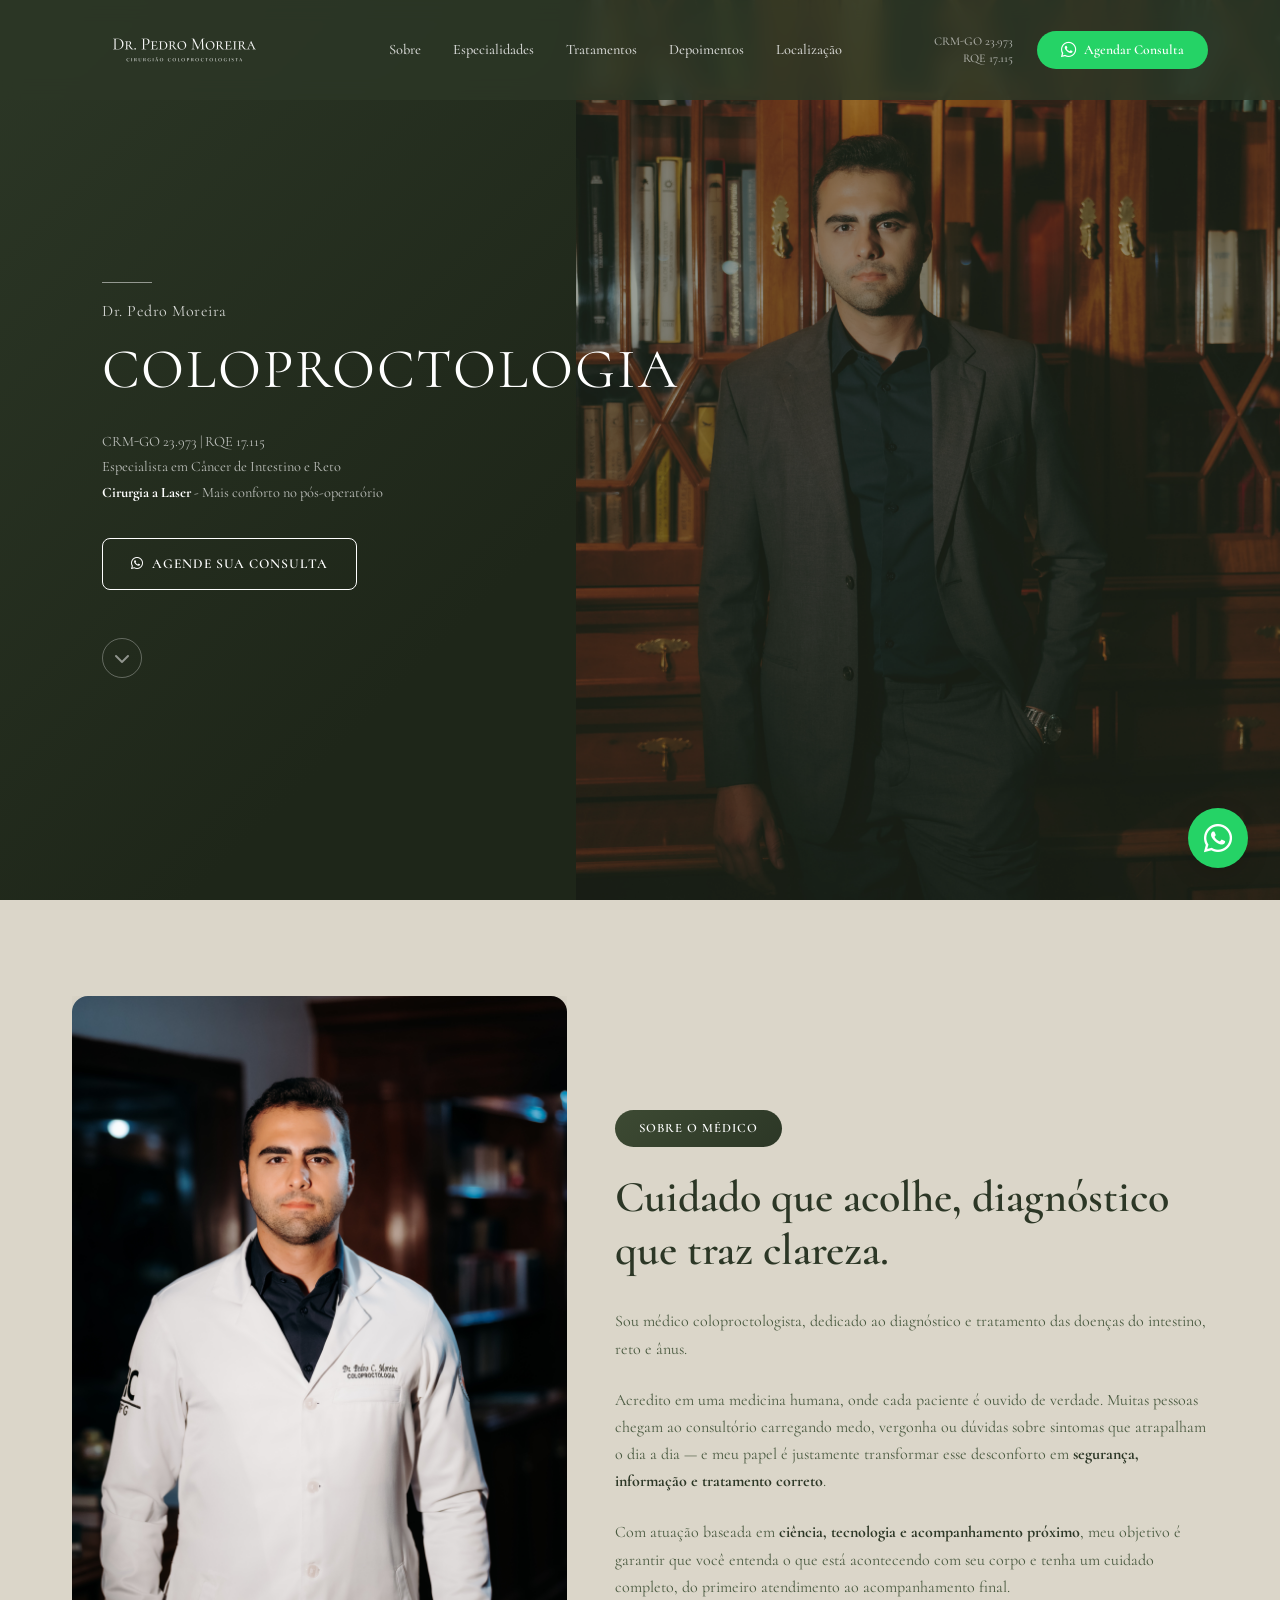
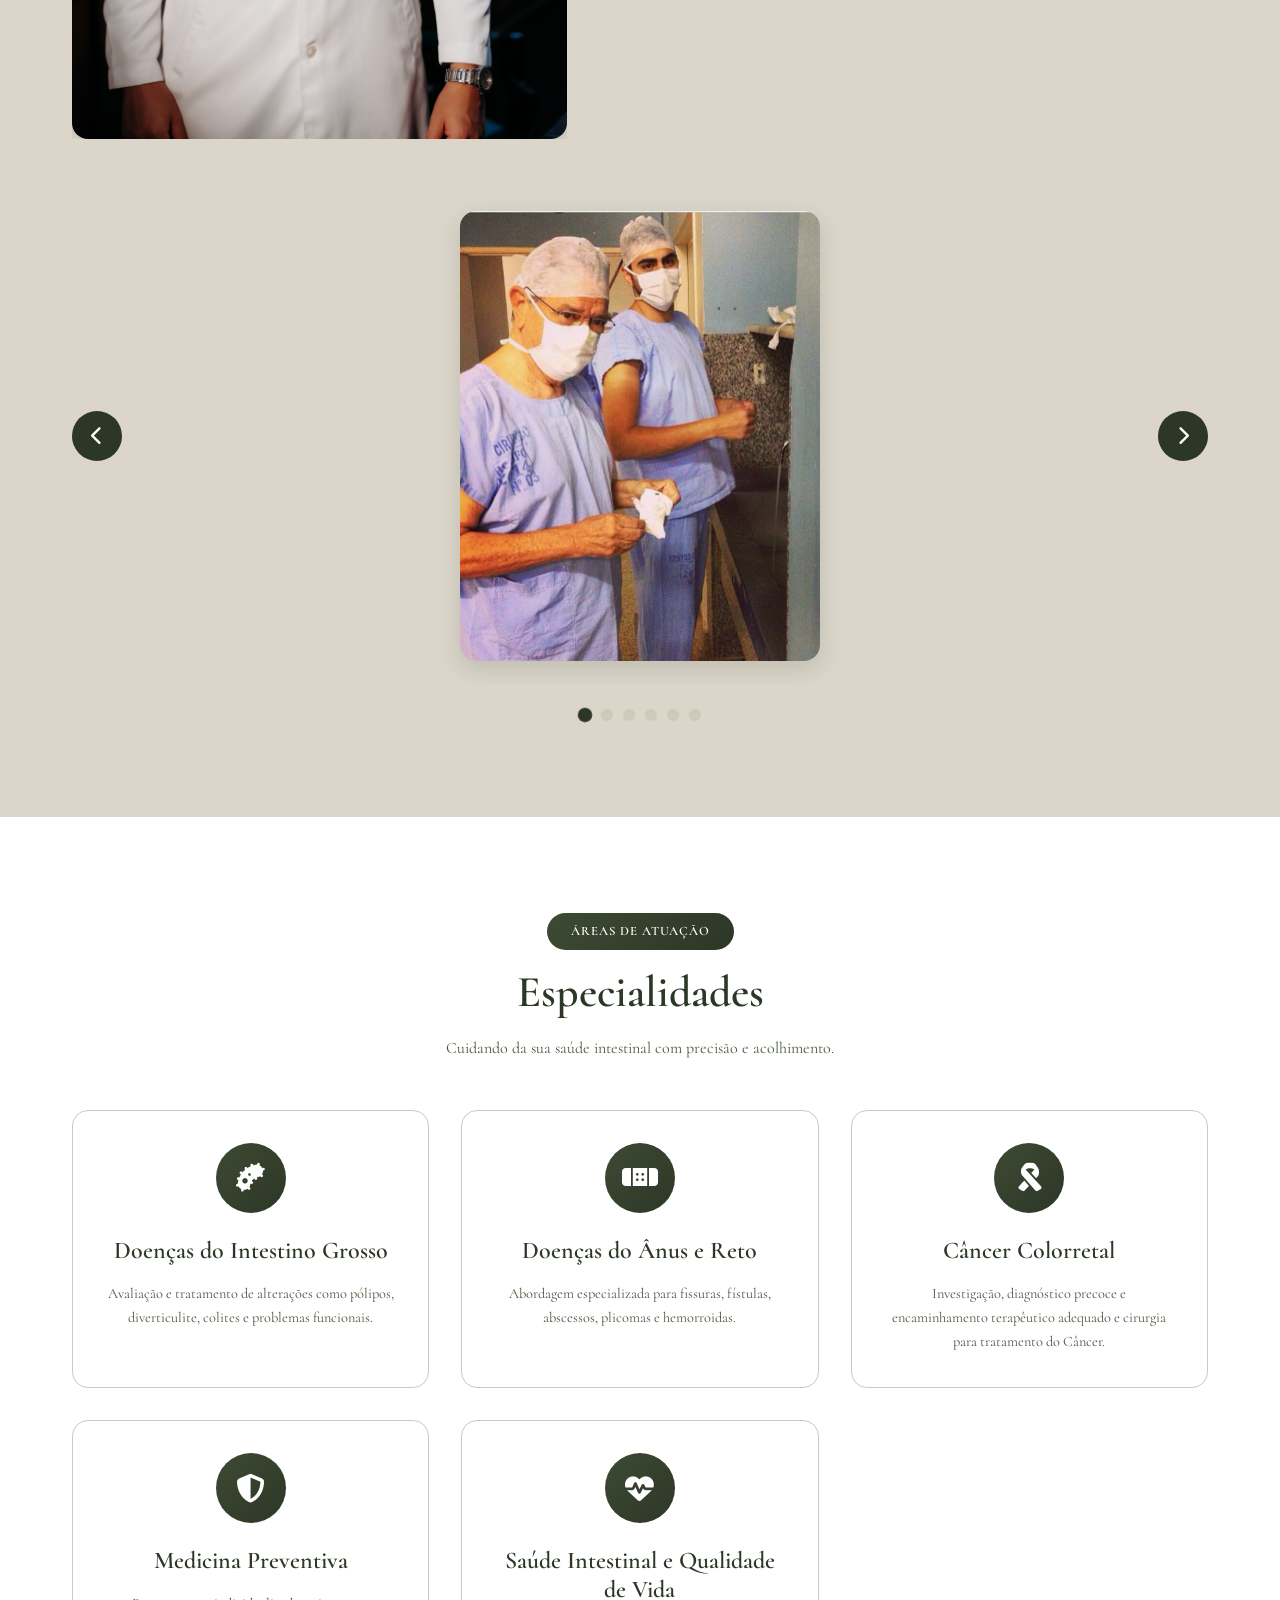
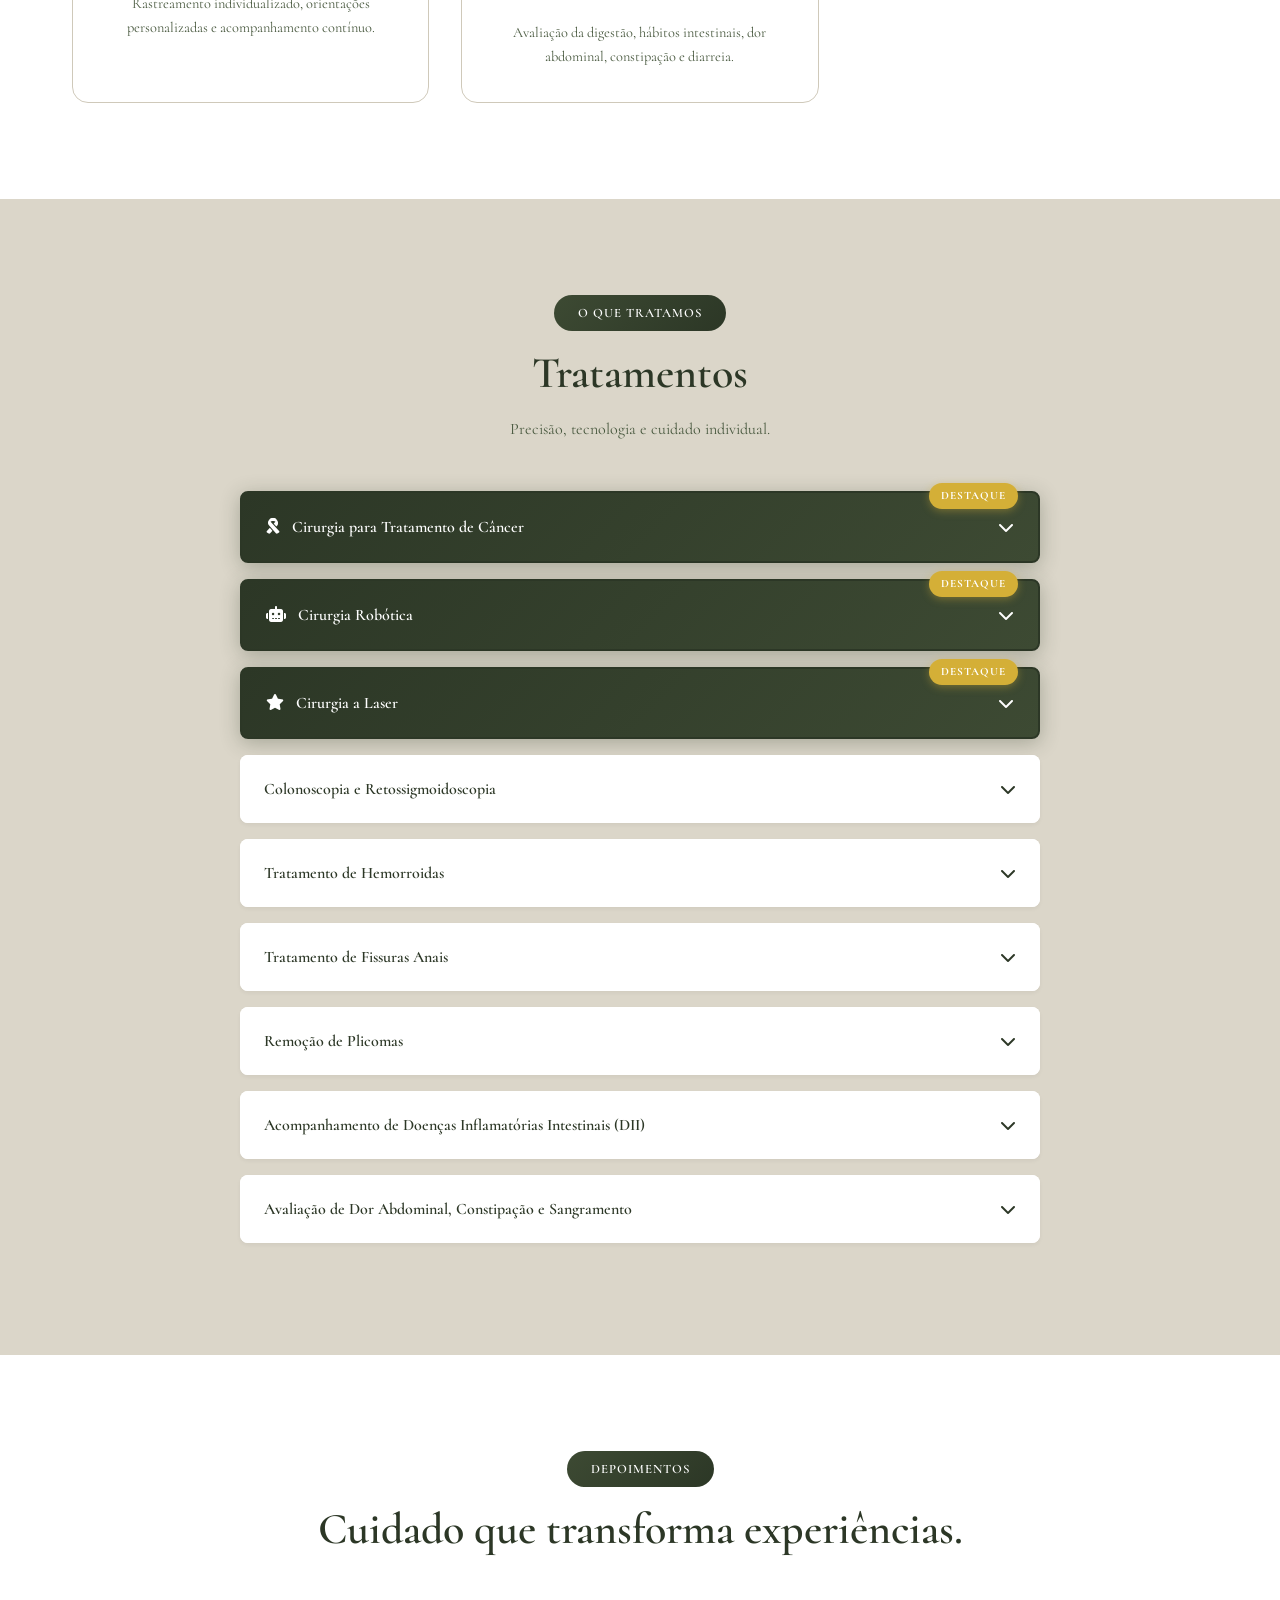
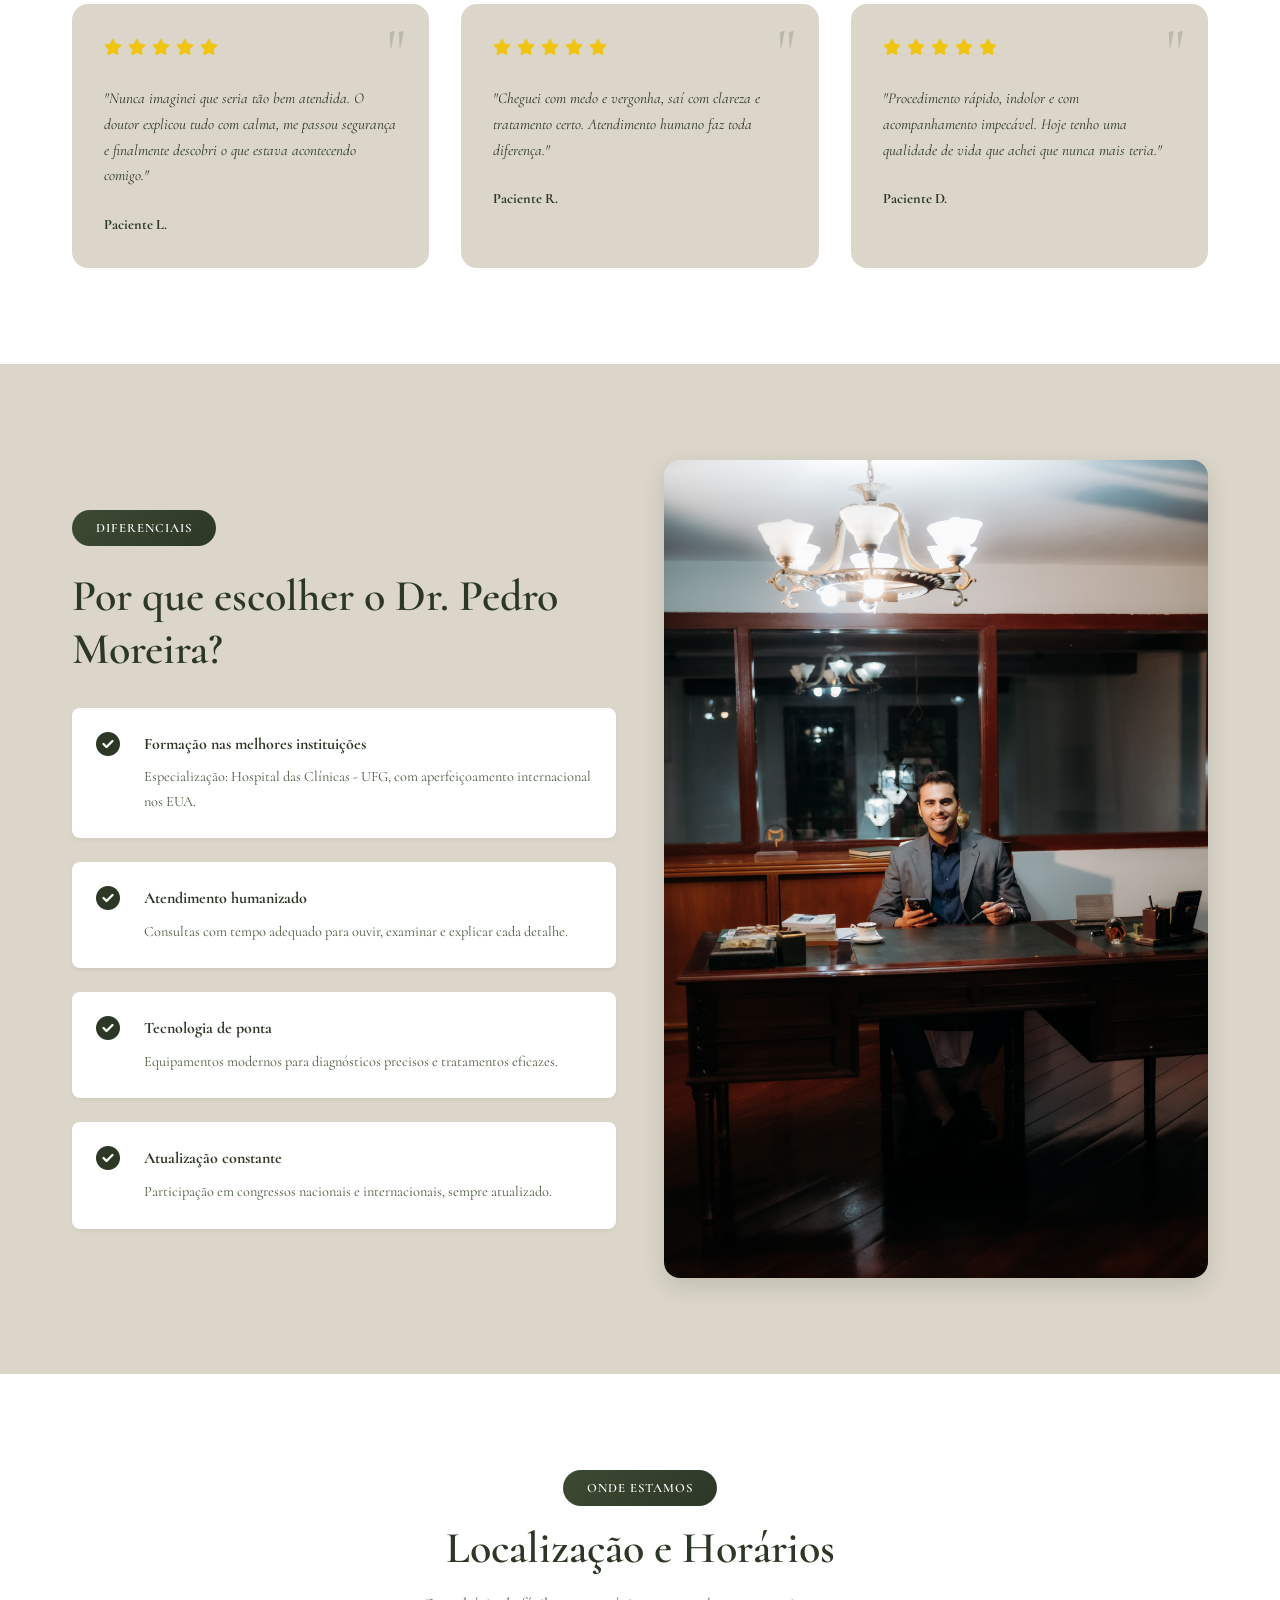
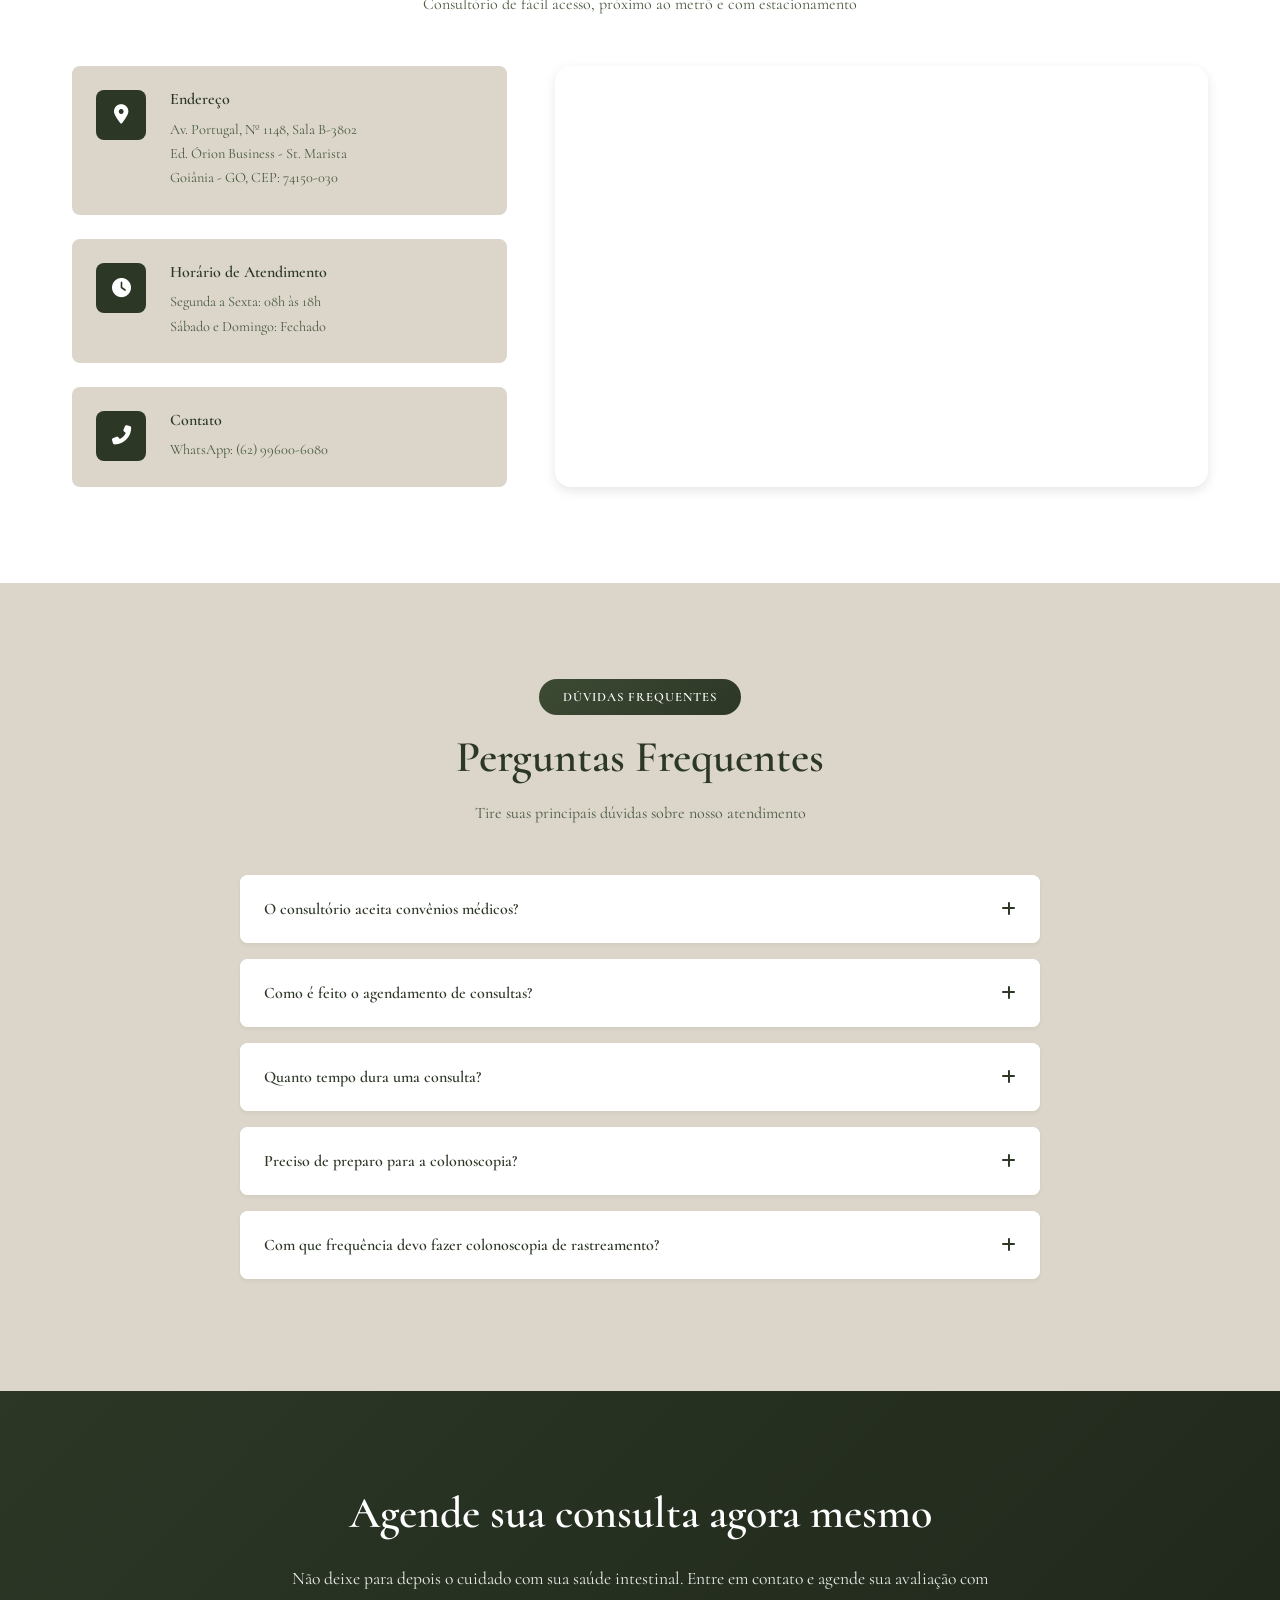
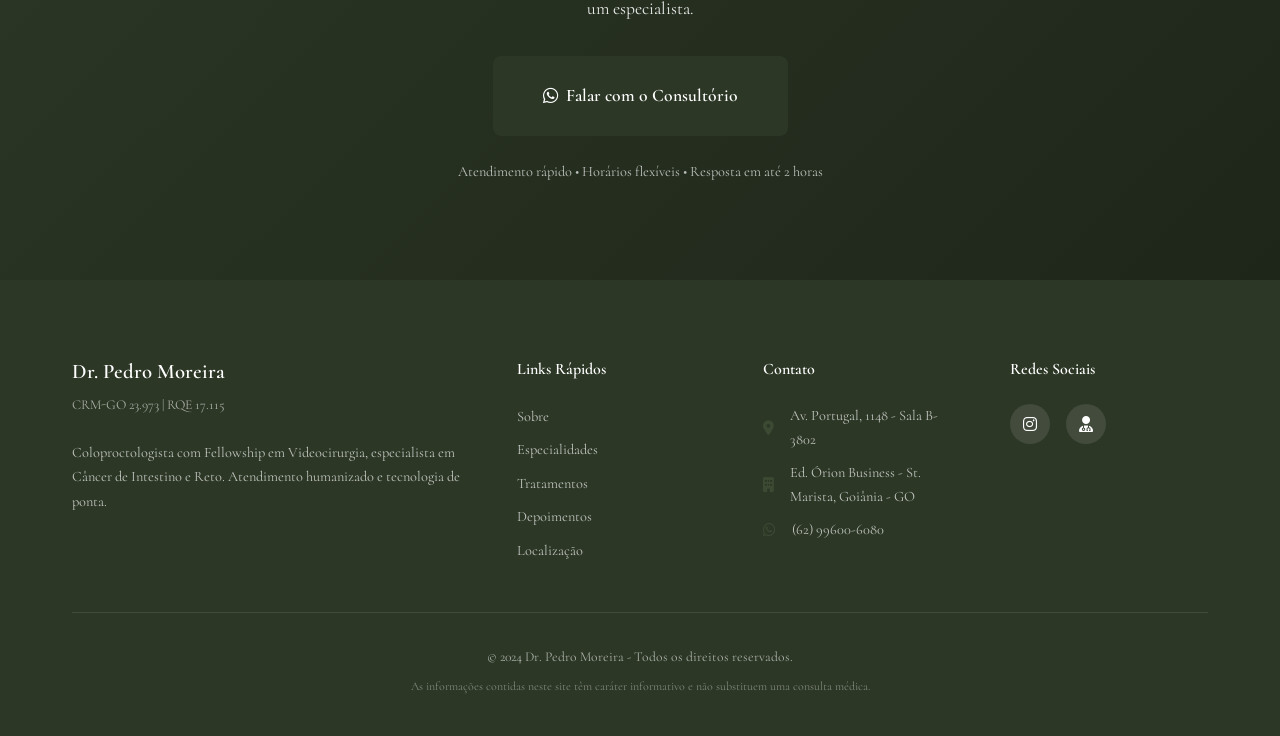
==== commit 53170f55: "." ====
--- a/index.html
+++ b/index.html
@@ -316,7 +316,7 @@
             <div class="section-header">
                 <span class="section-tag">Depoimentos</span>
                 <h2 class="section-title">Cuidado que transforma experiências.</h2>
-                <p class="section-subtitle">Você pode trocar por depoimentos reais depois.</p>
+                <!-- <p class="section-subtitle">Você pode trocar por depoimentos reais depois.</p> -->
             </div>
             <div class="testimonials-grid">
                 <div class="testimonial-card">
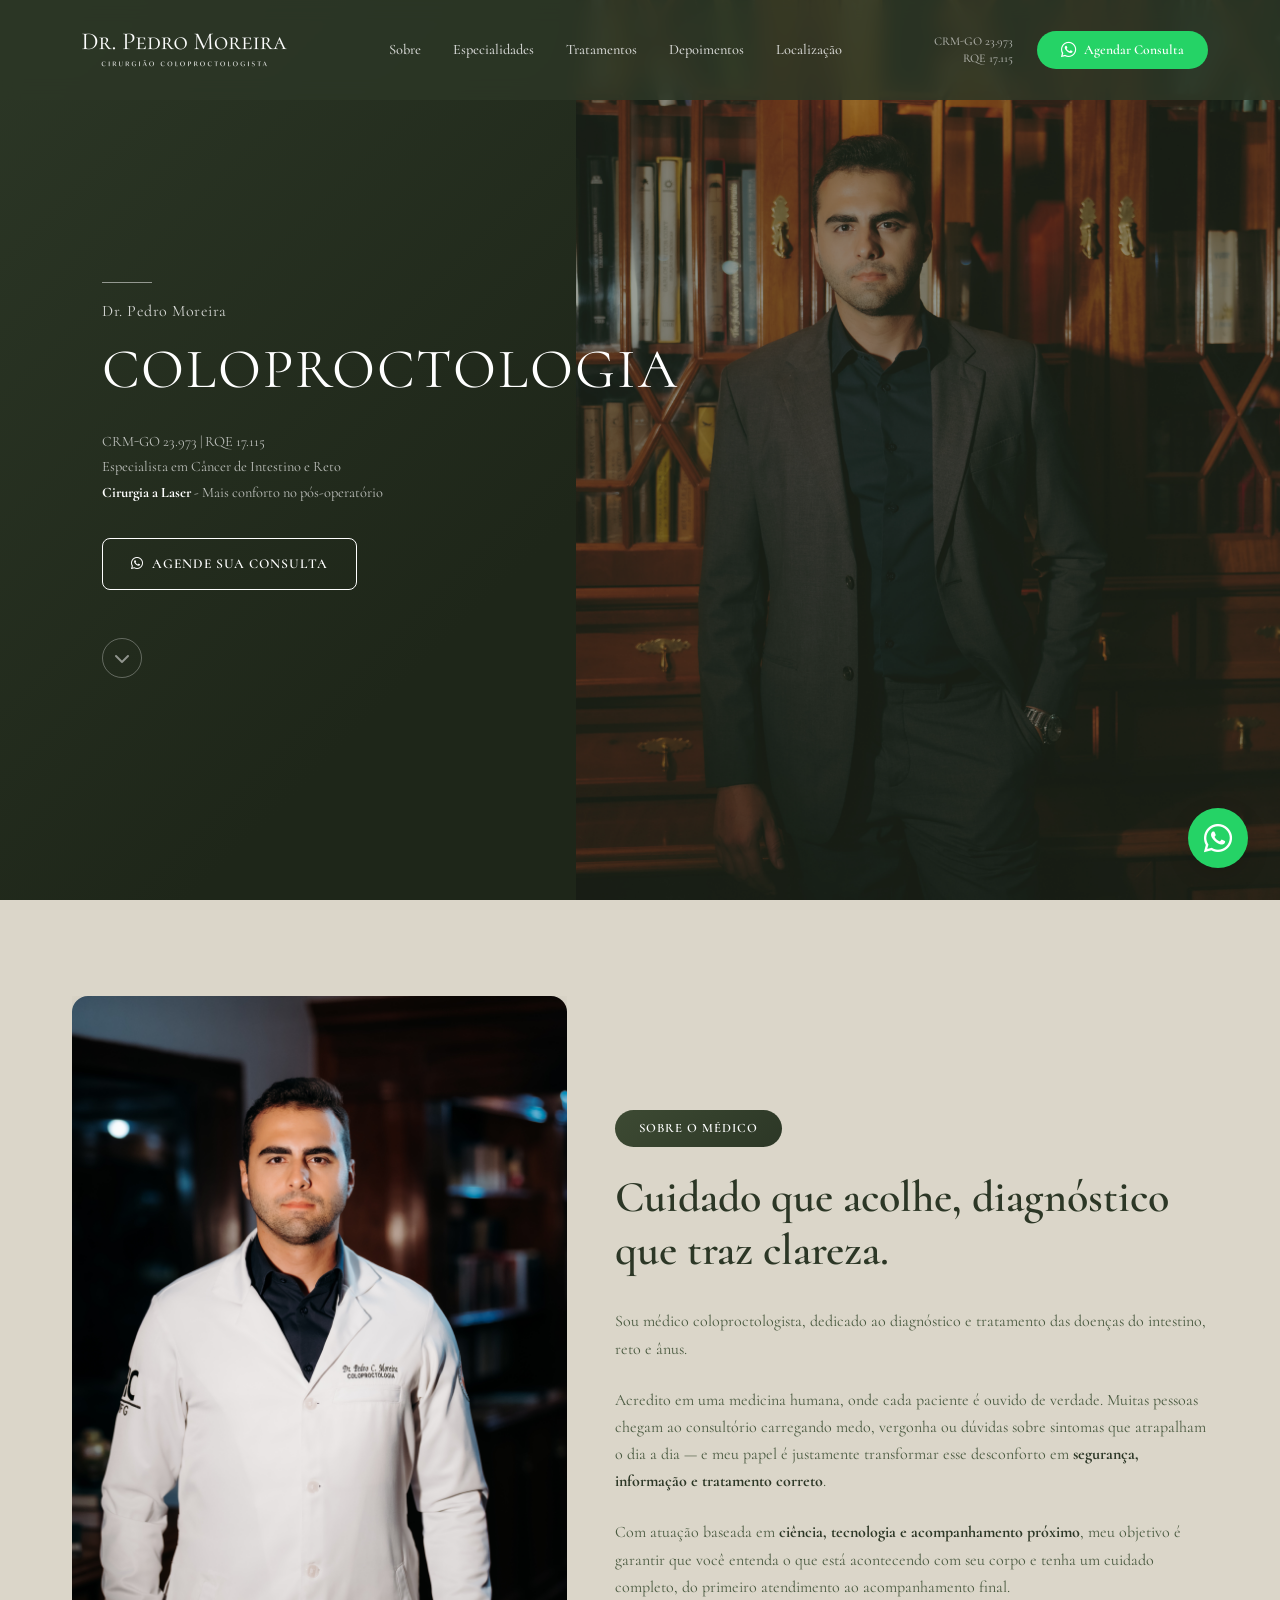
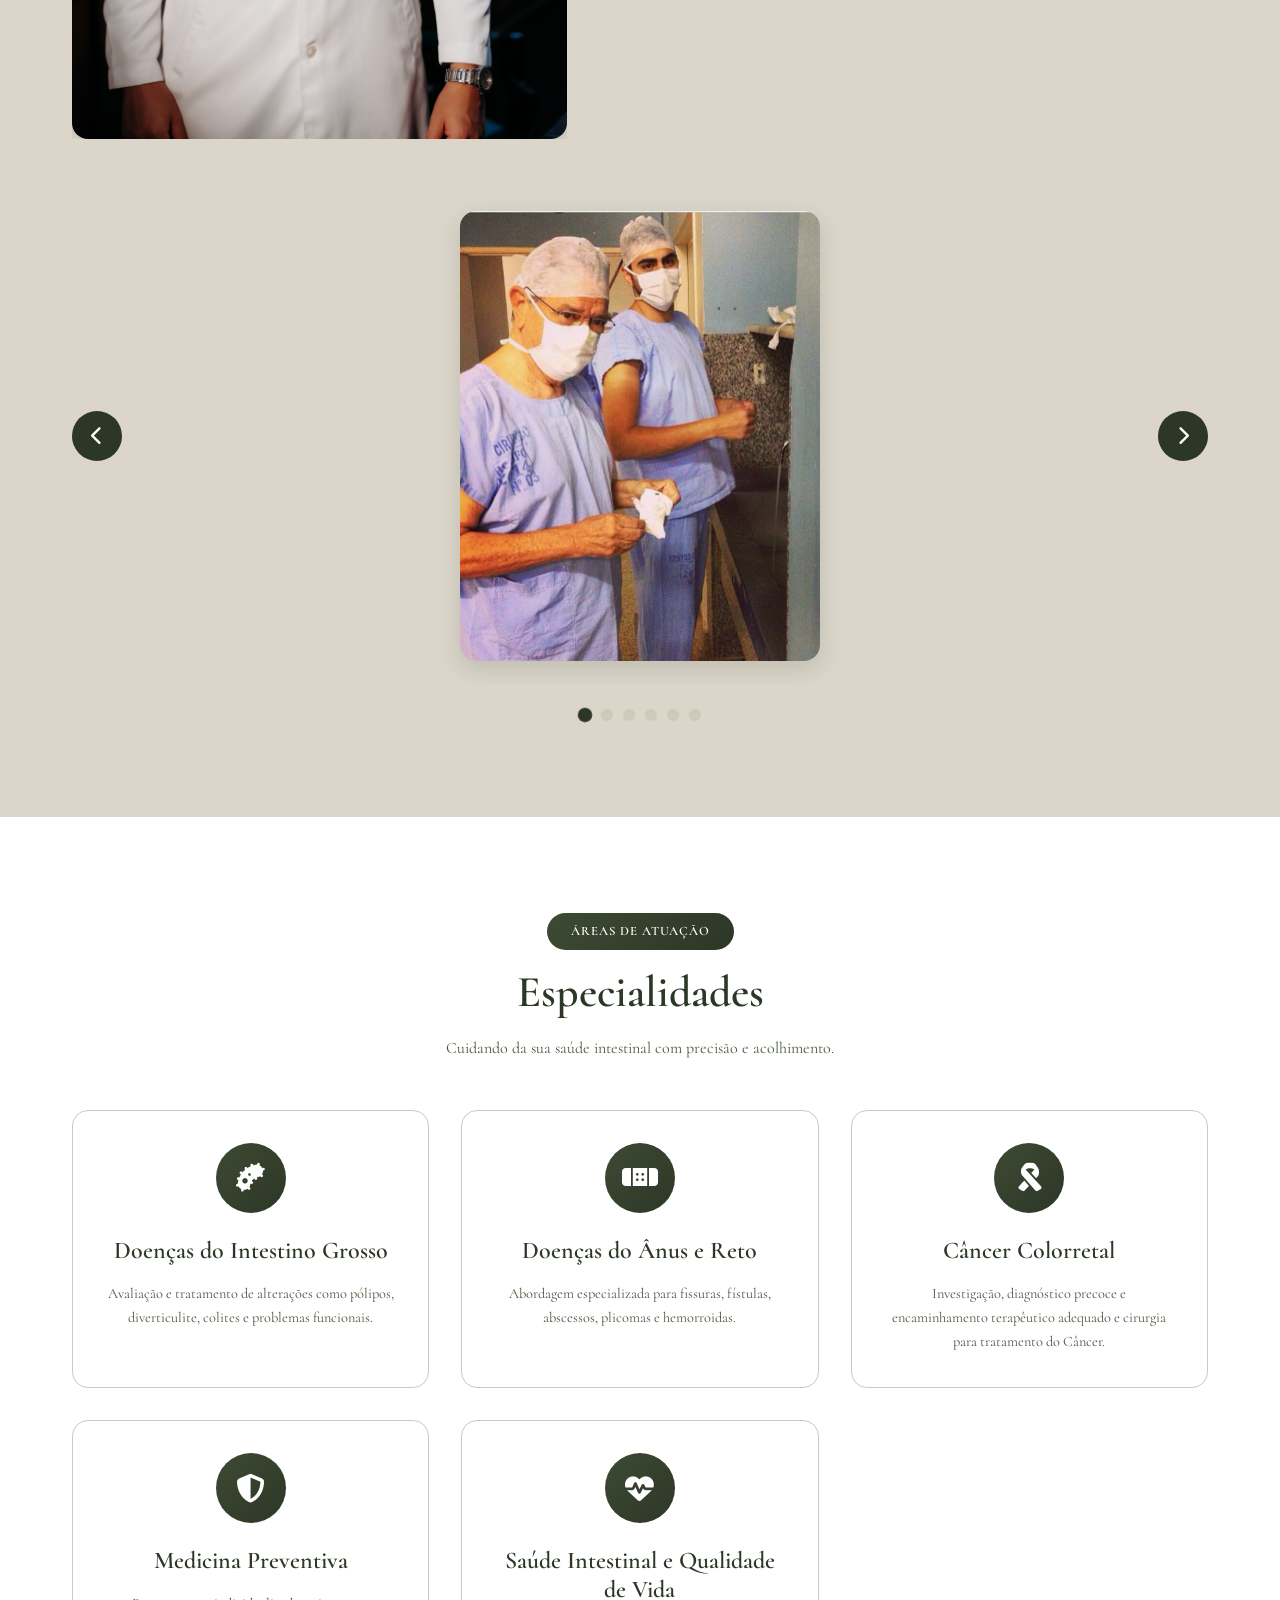
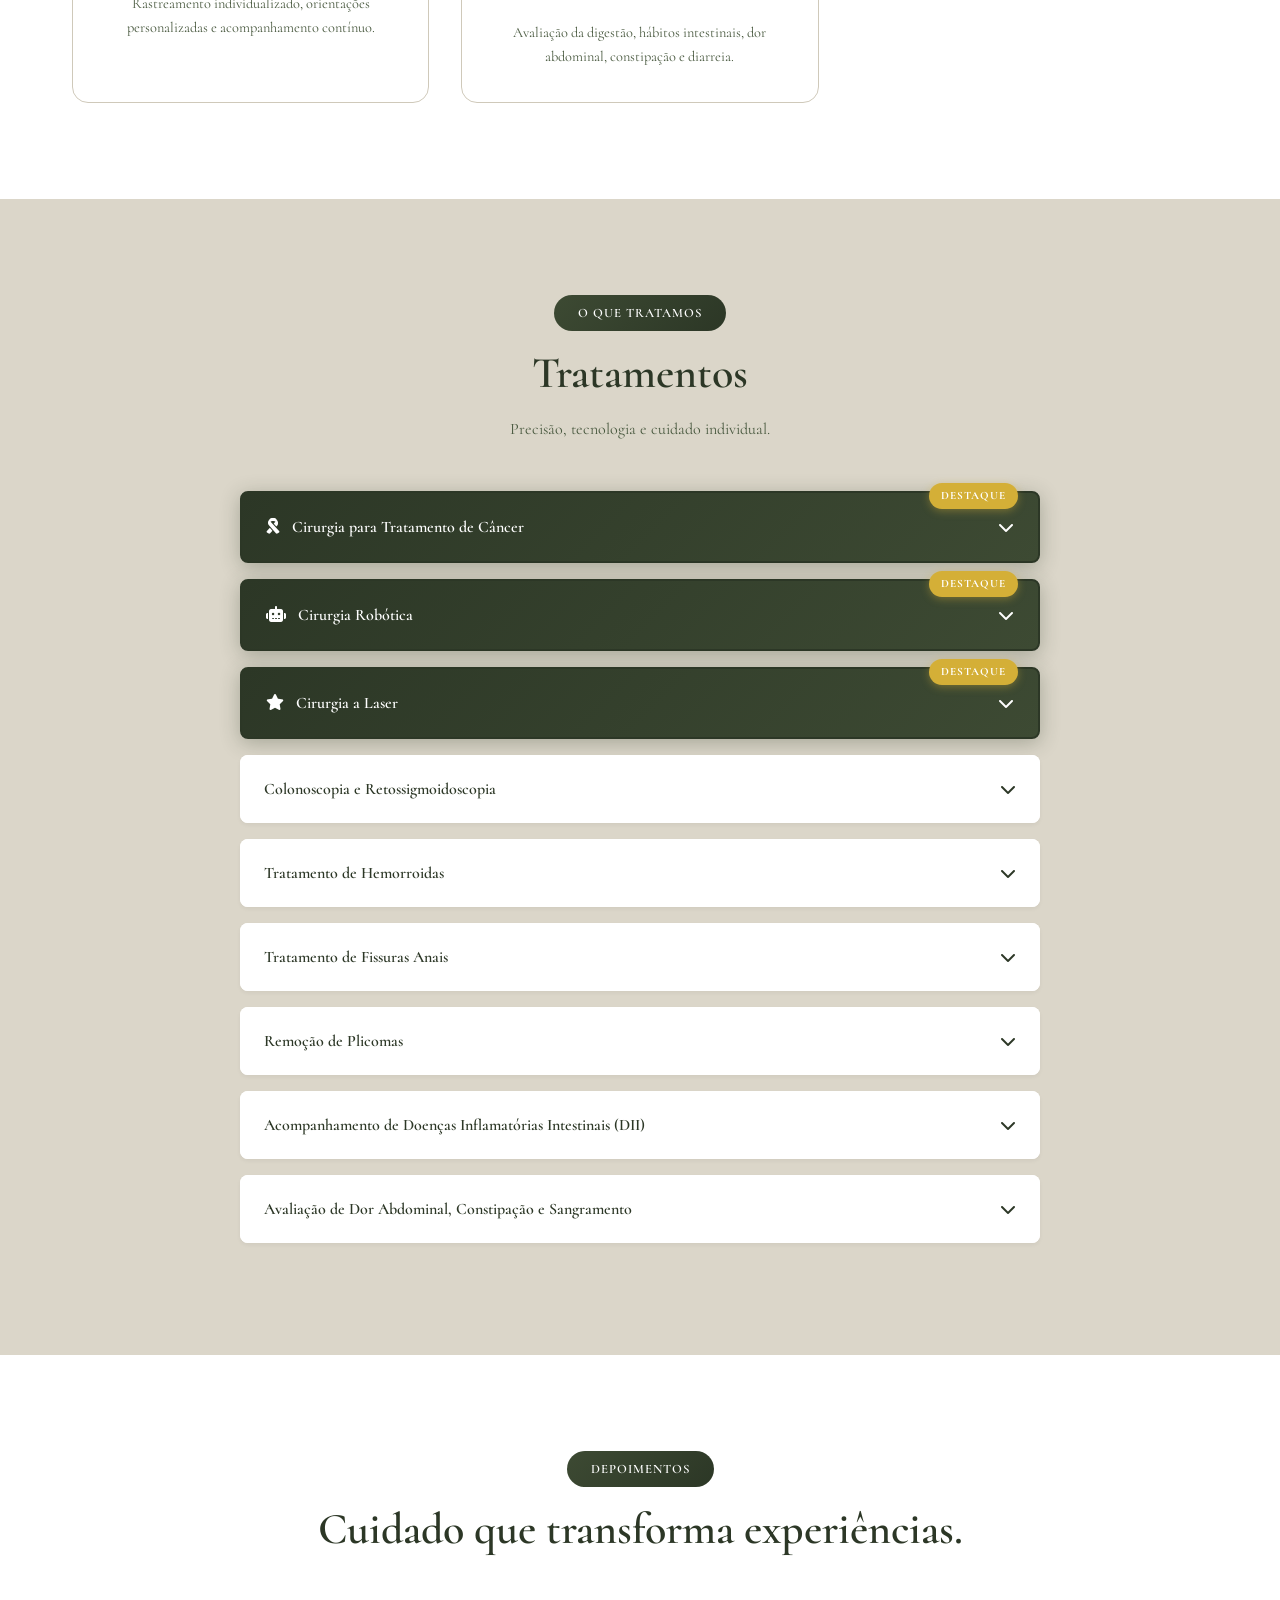
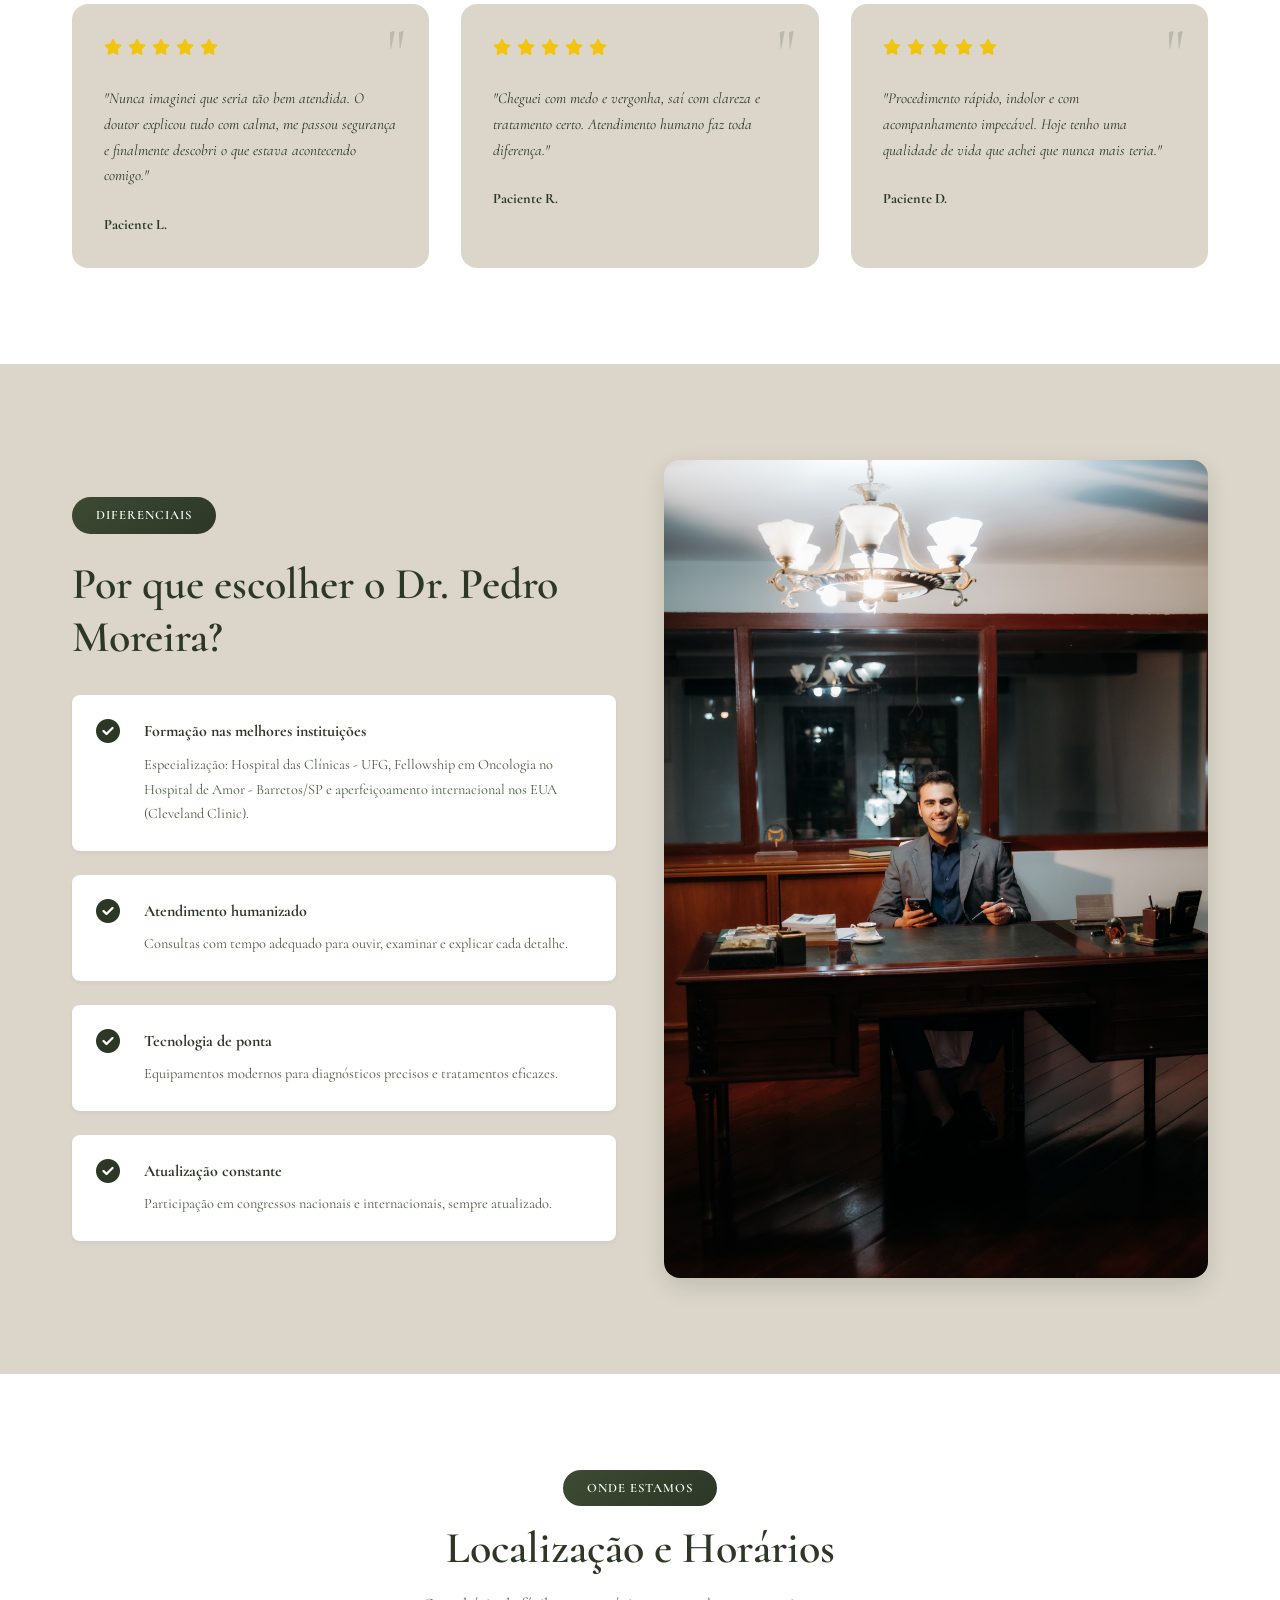
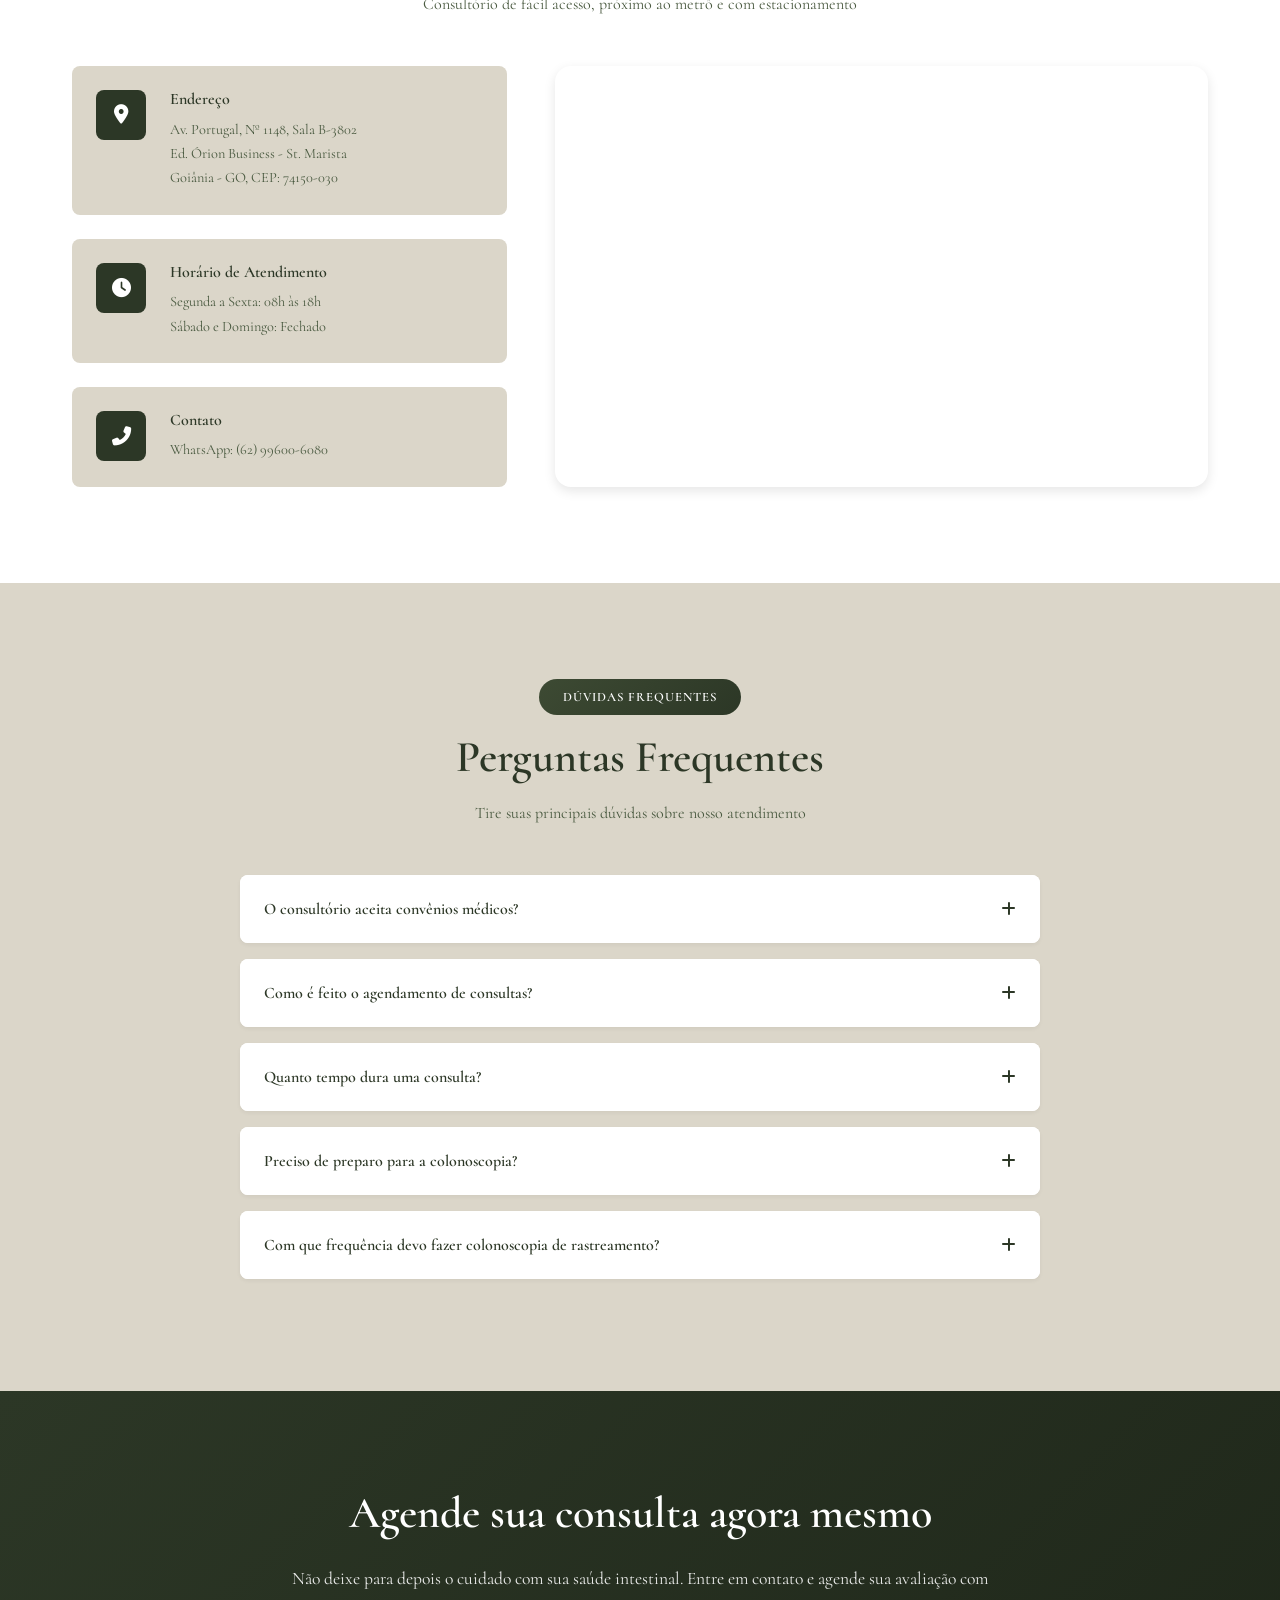
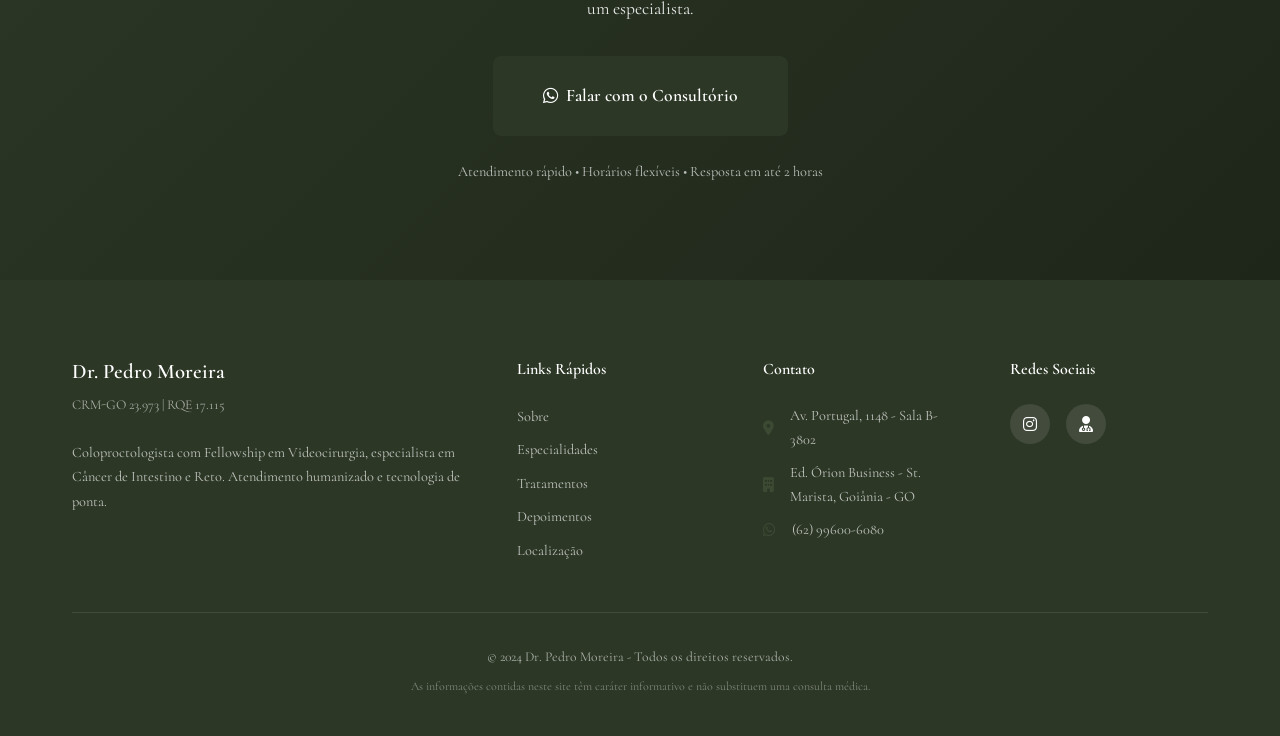
==== commit f2ac02a2: "ajustes" ====
--- a/index.html
+++ b/index.html
@@ -381,7 +381,7 @@
                             <i class="fas fa-check-circle"></i>
                             <div>
                                 <strong>Formação nas melhores instituições</strong>
-                                <p>Especialização: Hospital das Clínicas - UFG, com aperfeiçoamento internacional nos EUA.</p>
+                                <p>Especialização: Hospital das Clínicas - UFG, Fellowship em Oncologia no Hospital de Amor - Barretos/SP e aperfeiçoamento internacional nos EUA (Cleveland Clinic).</p>
                             </div>
                         </li>
                         <li>
@@ -485,7 +485,7 @@
                         <i class="fas fa-plus"></i>
                     </button>
                     <div class="faq-content">
-                        <p>No momento, o atendimento é realizado apenas de forma particular. Porém, fornecemos toda a documentação necessária para que você possa solicitar o reembolso junto ao seu plano de saúde.</p>
+                        <p>O atendimento é exclusivamente particular, com um cuidado mais personalizado a cada paciente. Porém, fornecemos a documentação necessária em casos de reembolso junto ao plano de saúde.</p>
                     </div>
                 </div>
                 <div class="faq-item">
